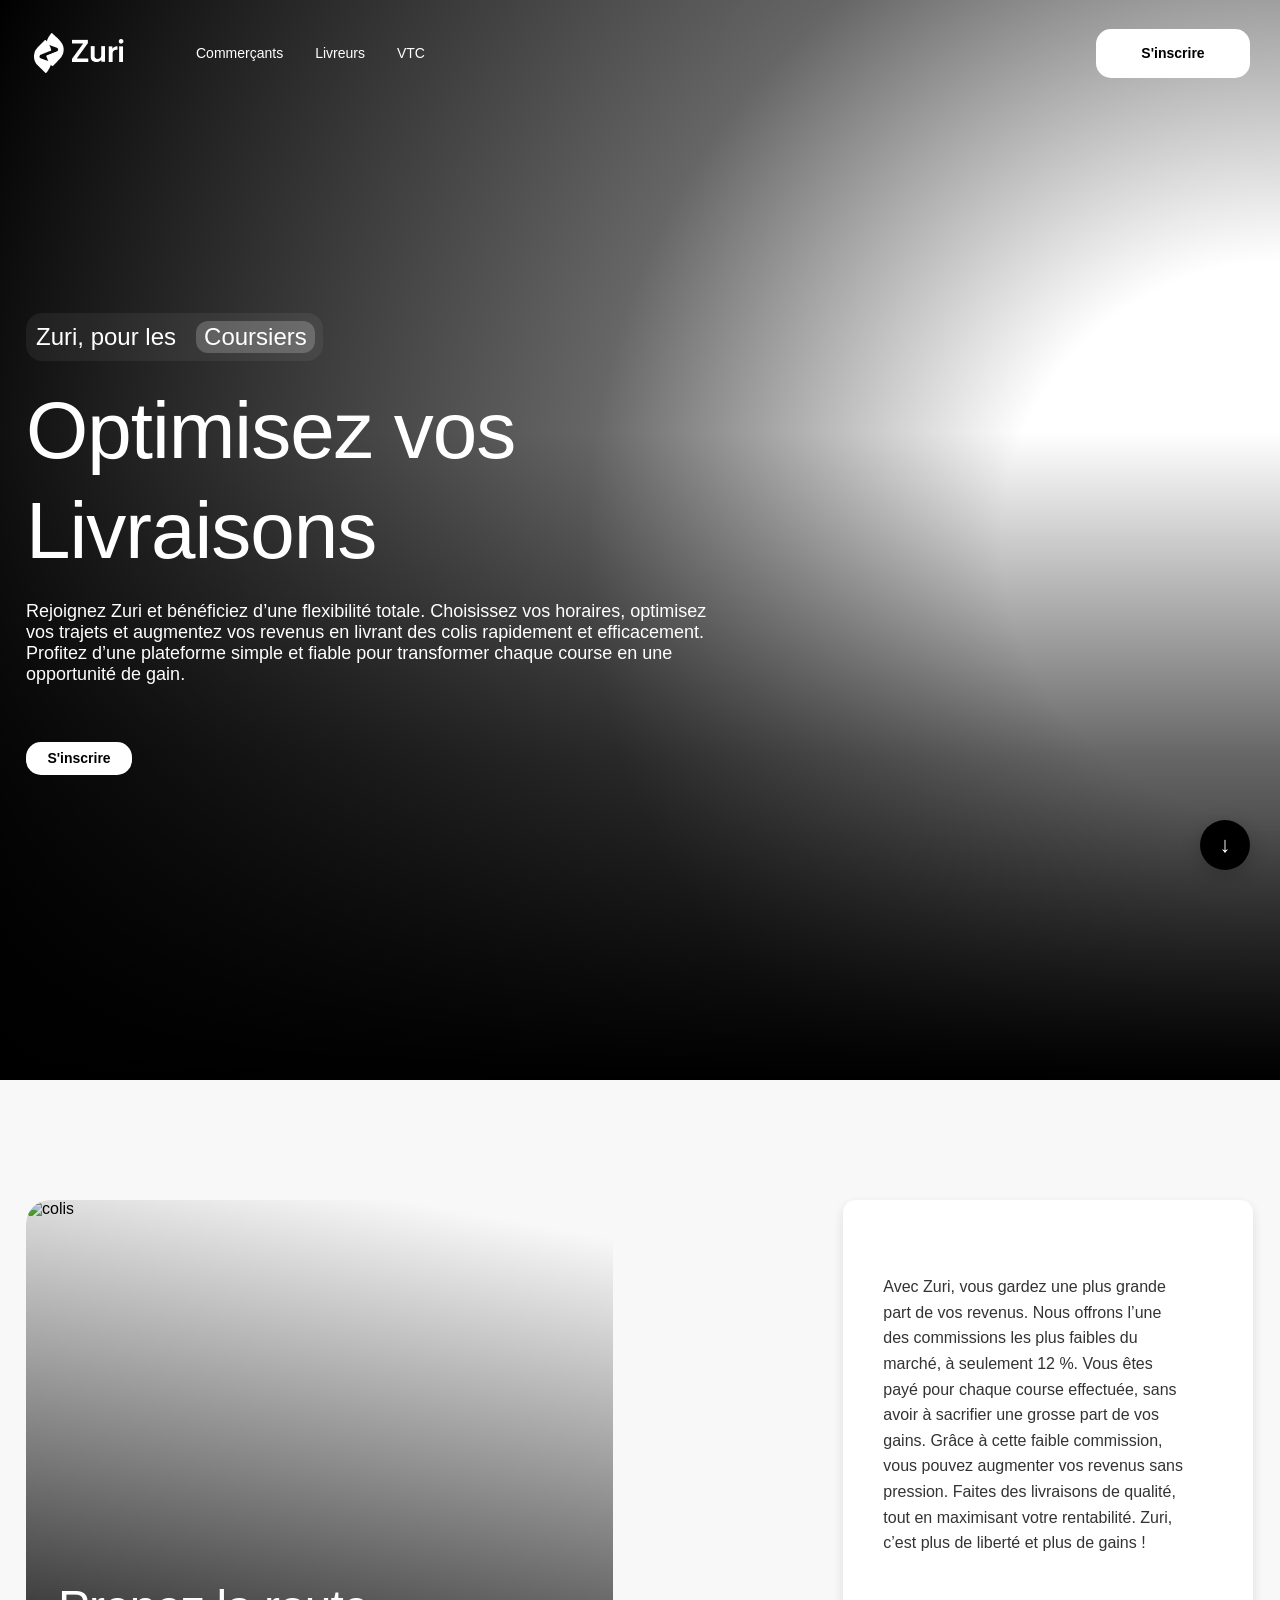
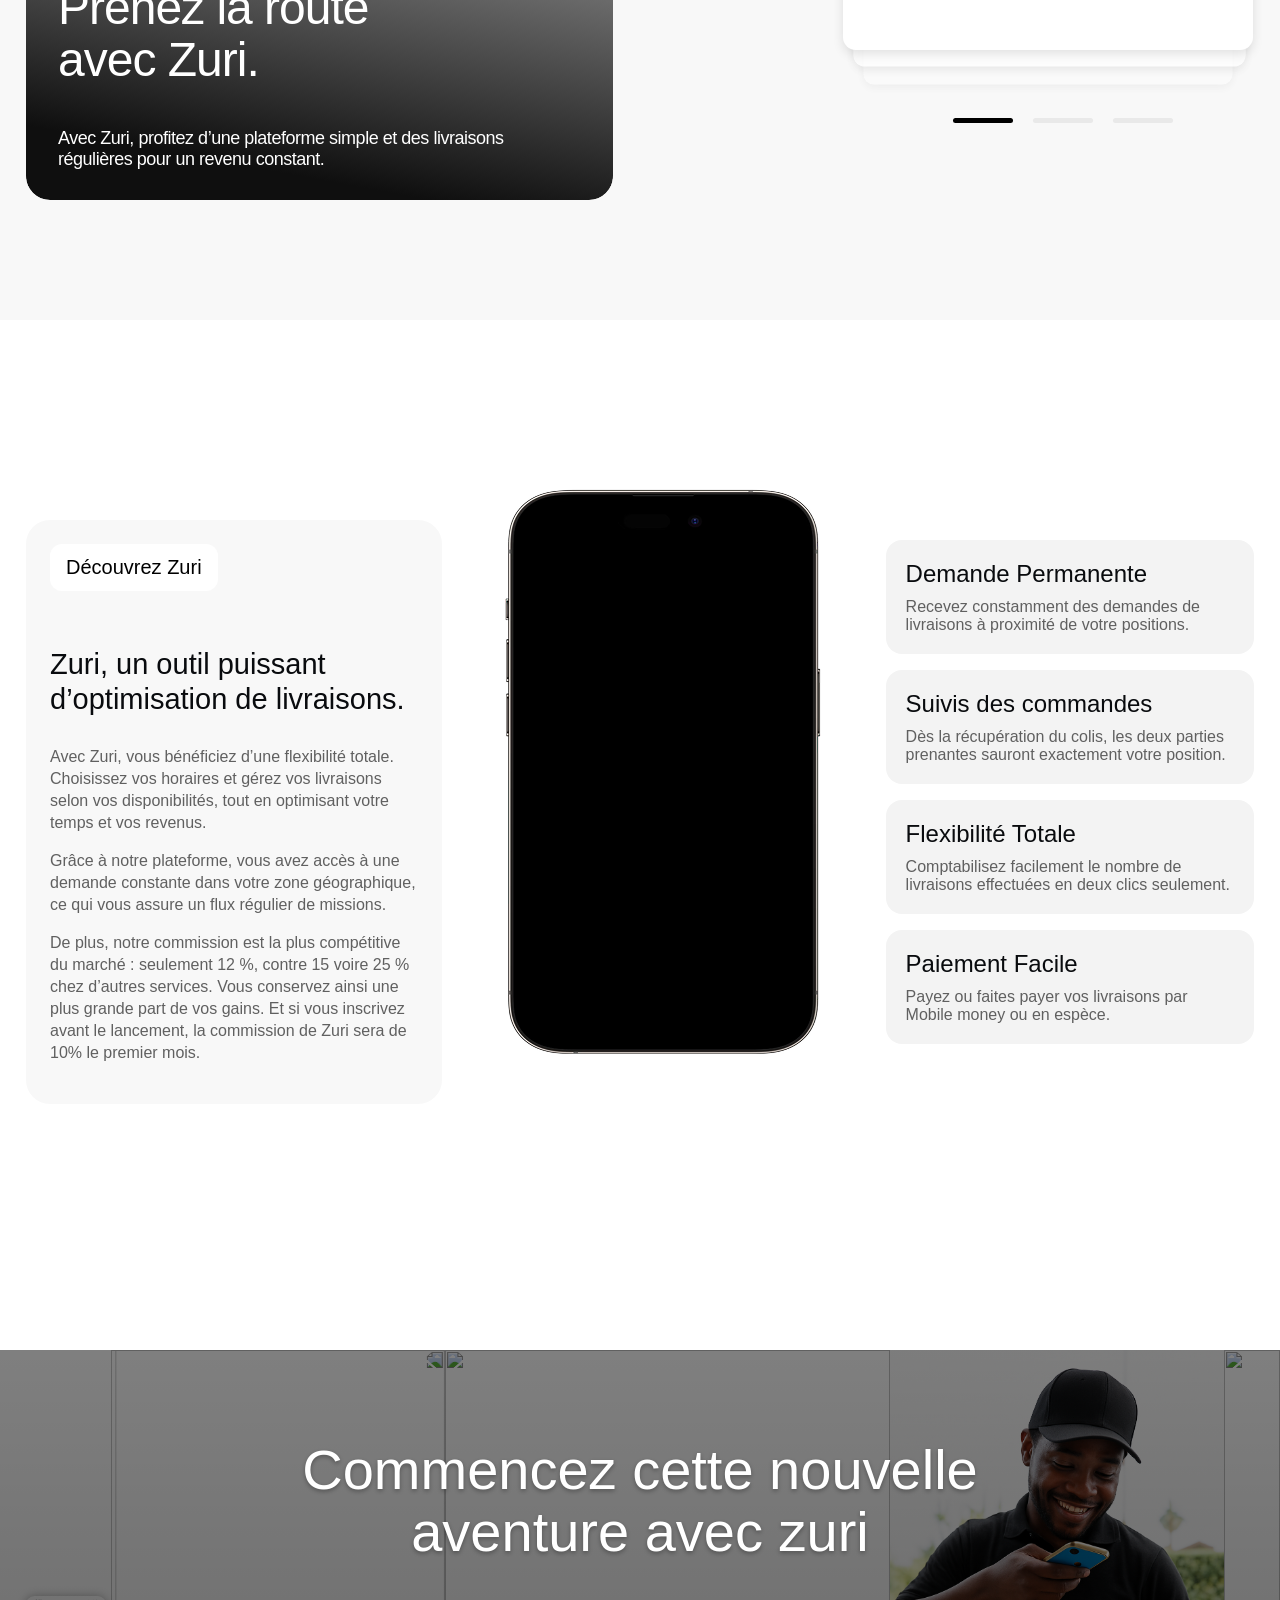
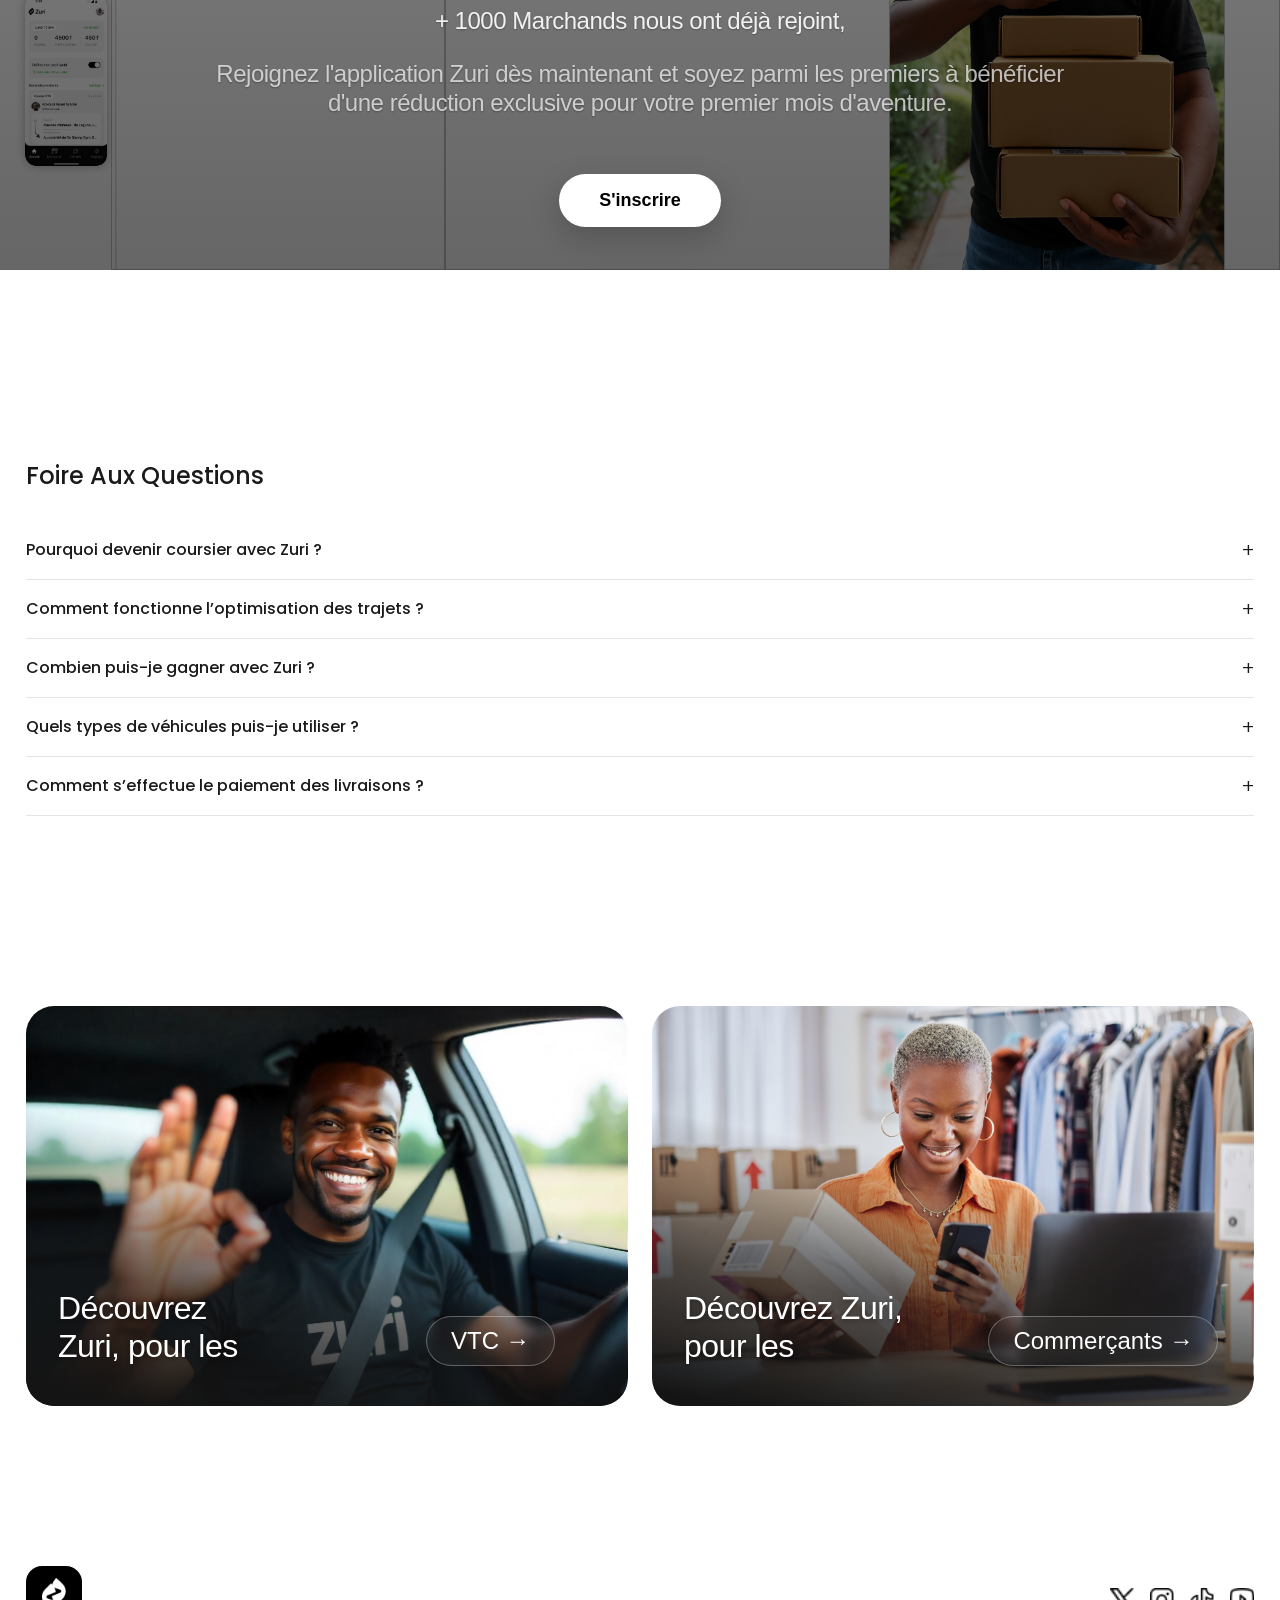
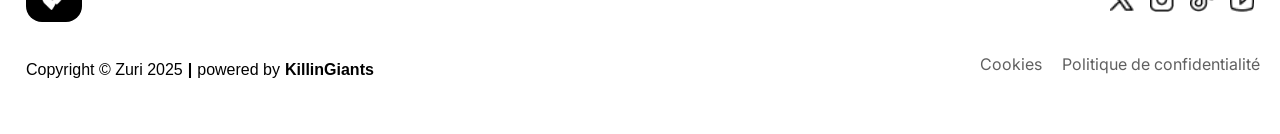
==== deliver/index.html @ 2422fd45 "deuxieme envoi" ====
<!DOCTYPE html>
<html lang="fr">
<head>
    <meta charset="UTF-8">
    <meta name="viewport" content="width=device-width, initial-scale=1.0">
    <title>Livreur</title>
    <link rel="stylesheet" href="deliver.css">
</head>
<body>
    <!-- section navbar -->
    <header class="hero">
      <!-- <img src="../images/deliver_fond1.jpg" class="hero-img" alt=""> -->
      <div class="hero-overlay"></div>
  
      <div id="header"></div>

   
    
    <div class="cardright">
      <div class="content">
        <span class="badge">Zuri, pour les <span id="marchand">Coursiers</span></span>
        <div class="badgecontent">
          <h2>Optimisez vos Livraisons</h2>
        <p>
          Rejoignez Zuri et bénéficiez d’une flexibilité totale. Choisissez vos horaires, optimisez vos trajets et augmentez vos revenus en livrant des colis rapidement et efficacement. 
          Profitez d’une plateforme simple et fiable pour transformer chaque course en une opportunité de gain. 
        </p>
        </div>
      </div>
      <a href="#" class="inscription2">S'inscrire</a>
    </div>

    
    </header>


    <main>

    <section class="activites">

      <!-- SECTION 1 : image + texte + slider -->
      <div class="bloc bloc-1">
        <div class="bloc-1-left">
          <img src="../images/livreur.jpg" alt="colis" class="bloc-img">
    
          <div class="bloc-overlay"></div>
          <div class="content2">
            <h3>Prenez la route avec Zuri.</h3>
            <p>Avec Zuri, profitez d’une plateforme simple et des livraisons régulières pour un revenu constant.</p>
          </div>
        </div>
    
        <div class="bloc-1-right">
          <div class="slider-container">
            <div class="card-stack">
              <div class="cardo card-back-2"></div>
              <div class="cardo card-back-1"></div>
              
              <div class="cardo card-main">
                <div class="slide active">
                  <p>Avec Zuri, vous gardez une plus grande part de vos revenus. Nous offrons l’une des commissions les plus faibles du marché, à seulement 12 %. Vous êtes payé pour chaque course effectuée, sans avoir à sacrifier une grosse part de vos gains. Grâce à cette faible commission, vous pouvez augmenter vos revenus sans pression. Faites des 
                    livraisons de qualité, tout en maximisant votre rentabilité. Zuri, c’est plus de liberté et plus de gains !</p>
                </div>
                <div class="slide">
                  <p>Rejoindre Zuri, c’est choisir une liberté totale ! Vous décidez de vos horaires de travail, de vos trajets et de votre rythme. Que vous soyez disponible quelques heures par jour ou à temps plein, Zuri vous permet d’adapter vos horaires à vos contraintes. Plus besoin de vous soucier des horaires fixes : ici, c’est 
                    vous qui gérez. Profitez d’une plateforme simple, flexible et qui s’adapte à votre emploi du temps pour maximiser vos revenus.</p>
                </div>
                <div class="slide">
                  <p>Zuri vous aide à maximiser chaque kilomètre parcouru. Grâce à une application intelligente, vos trajets sont optimisés en temps réel. Vous êtes guidé vers les zones où la demande est forte, réduisant ainsi vos temps morts et augmentant vos gains. Chaque course est pensée pour être la plus efficace possible, vous permettant
                     de gagner plus sans gaspiller de temps ni de carburant. Zuri est votre partenaire pour des livraisons rapides et rentables.</p>
                </div>
              </div>
            </div>
        
            <div class="dots">
              <span class="dot active" data-index="0"></span>
              <span class="dot" data-index="1"></span>
              <span class="dot" data-index="2"></span>
            </div>
          </div>
        </div>
        
        <!-- Petits traits en bas -->
        <div class="dots">
            <span class="active"></span>
            <span></span>
            <span></span>
        </div>
        
        </div>
      </div>
    
  </section>
    
      <!-- SECTION 2 : téléphone + features -->
      <section class="bloc-2-wrapper">
        <div class="bloc bloc-2">
    
        <div class="bloc-2-left">
          <div class="card">
            <h4>Découvrez Zuri</h4>
            <p class="para1">
              Zuri, un outil puissant d’optimisation de livraisons.
            </p>
            <p class="para2">
              Avec Zuri, vous bénéficiez d’une flexibilité totale. Choisissez vos horaires et gérez 
              vos livraisons selon vos disponibilités, tout en optimisant votre temps et vos revenus.            
            </p>
            <p class="para3">
              Grâce à notre plateforme, vous avez accès à une demande constante dans votre zone géographique, 
              ce qui vous assure un flux régulier de missions.
            </p>
            <p class="para3">
              De plus, notre commission est la plus compétitive du marché : seulement 12 %, contre 15 voire 25 % chez d’autres services. Vous conservez ainsi une plus grande part de vos gains.
               Et si vous inscrivez avant le lancement, la commission de Zuri sera de 10% le premier mois.
            </p>


          </div>
        </div>
    
        <div class="bloc-2-center">

          <div class="phone-wrapper">
      
              <img src="../images/phone.png" class="phone">
      
              <div class="phone-screen">
                  <img src="../images/screen1.png" class="screen-img">
                  <img src="../images/screen2.png" class="screen-img">
                  <img src="../images/screen3.jpg" class="screen-img">
                  <img src="../images/screen4.jpg" class="screen-img">
              </div>
      
          </div>
      
      </div>
    
        <div class="bloc-2-right">
          <div class="feature" data-screen="0">
            <h5>Demande Permanente</h5>
            <p>Recevez constamment des demandes de livraisons à proximité de votre positions.</p>
          </div>
    
          <div class="feature" data-screen="1">
            <h5>Suivis des commandes</h5>
            <p>Dès la récupération du colis, les deux parties prenantes sauront exactement votre position.</p>
          </div>
    
          <div class="feature" data-screen="2">
            <h5>Flexibilité Totale</h5>
            <p>Comptabilisez facilement le nombre de livraisons effectuées en deux clics seulement.</p>
          </div>
    
          <div class="feature" data-screen="3">
            <h5>Paiement Facile</h5>
            <p>Payez ou faites payer vos livraisons  par Mobile money ou en espèce.</p>
          </div>
        </div>
    
      </div>
    
    </section>
      

 <!-- hero-mosaic -->


 <section class="hero-mosaic">
  <div class="mosaic-container">
      <div class="mosaic-grid">
        
          <!-- <img src="images/img1.jpg" alt=""> -->

          <div class="image-with-phone">
            <img src="../images/img1.jpg" alt="">
            <!-- <div class="mosaic-overlay-img"></div> -->
            <div class="screen2"></div>
          </div>
          
          <img src="../images/img2.jpg" alt="">
          <img src="../images/img3.jpg" alt="">
          <img src="../images/img4.png" alt="">
          <img src="../images/img5.jpg" alt="">
      </div>

      <div class="mosaic-overlay"></div>

      <div class="mosaic-content">
          <h1>Commencez cette nouvelle aventure avec zuri</h1>
          <p class="hero-badge">+ 1000 Marchands nous ont déjà rejoint,</p>
          <p class="hero-subtext">
              Rejoignez l'application Zuri dès maintenant et soyez parmi les premiers à 
              bénéficier d'une réduction exclusive pour votre premier mois d'aventure.
          </p>
          <a href="#" class="cta-button">S'inscrire</a>
      </div>
  </div>
</section>


 <!-- section FAQ -->
 <section class="faq">
  <h2>Foire Aux Questions</h2>

  <ul class="faq-list">
      <li class="faq-item">
          <div class="faq-question">
            Pourquoi devenir coursier avec Zuri ?
              <span class="faq-icon">+</span>
          </div>
          <div class="faq-reponse">
              <p>Avec Zuri, vous bénéficiez d’une flexibilité totale : vous choisissez vos horaires, 
                vos courses et votre rythme de travail. Plus vous roulez, plus vous gagnez, sans contrainte ni engagement à long terme.</p>
          </div>
      </li>

      <li class="faq-item">
          <div class="faq-question">
            Comment fonctionne l’optimisation des trajets ?
              <span class="faq-icon">+</span>
          </div>
          <div class="faq-reponse">
              <p>Notre application vous guide intelligemment pour minimiser les distances et maximiser vos gains. Vous recevez des propositions de courses dans les zones où vous vous dirigez déjà si vous avez des livraisons en cours. 
                Sinon elle vous dirigera là ou la demande est forte, ce qui vous permet de réduire vos temps d’attente et d’augmenter votre rentabilité.</p>
          </div>
      </li>

      <li class="faq-item">
          <div class="faq-question">
            Combien puis-je gagner avec Zuri ?
              <span class="faq-icon">+</span>
          </div>
          <div class="faq-reponse">
              <p>Vos revenus dépendent du nombre de livraisons effectuées. Grâce à notre faible commission de 12 %, vous conservez une grande part de vos gains. De plus, l’optimisation des trajets vous aide à livrer plus rapidement et à maximiser vos revenus. 
                Sans oubliez que si vous inscrivez vous avant le lancement vous Zuri ne prendra que 10% de commission pendant un mois sur toutes vos courses.</p>
          </div>
      </li>

      <li class="faq-item">
          <div class="faq-question">
            Quels types de véhicules puis-je utiliser ?
              <span class="faq-icon">+</span>
          </div>
          <div class="faq-reponse">
              <p>Vous pouvez livrer avec une moto un scooter ou une voiture, selon vos préférences et la taille des colis à transporter. Peu importe votre moyen de transport, Zuri vous permet 
                de trouver des courses adaptées à votre véhicule. Cependant pour les véhicules à deux roues, il faut impérativement posséder un casque.</p>
          </div>
      </li>

      <li class="faq-item">
          <div class="faq-question">
            Comment s’effectue le paiement des livraisons ?
              <span class="faq-icon">+</span>
          </div>
          <div class="faq-reponse">
              <p>Par mobile money vous recez vos gains instantanément, par payement direct vous devez reversez la part de Zuri chaque soir. Vous avez accès 
                à un suivi détaillé de vos revenus via l’application, vous permettant de gérer facilement votre activité et d’optimiser vos gains.</p>
          </div>
      </li>
  </ul>
</section>
      

<!-- discover -->

<section class="discover">
  <div class="discover-container">

    <div class="discover-card discover-vtc">
        <!-- <div id="imagevtc"><img src="../images/vtc.jpg" alt=""></div> -->
        <div class="discover-overlay"></div>
        <div class="discover-content">
          <h3>Découvrez<br> Zuri, pour les</h3>
          <a href="../vtc/" class="neutre">VTC →</a>
        </div>
      </div>

    <div class="discover-card discover-commercant">
      <!-- <div id="imagecommercant"><img src="../images/commercant.jpg" alt=""></div> -->
      <div class="discover-overlay"></div>
      <div class="discover-content">
        <h3>Découvrez Zuri,<br>pour les</h3>
        <a href="../seller/" class="neutre1">Commerçants →</a>
      </div>
    </div>

    <!-- <div class="discover-card">
      <div id="imagelivreur"><img src="../images/livreur.jpg" alt=""></div>
      <div class="discover-overlay"></div>
      <div class="discover-content">
        <h3>Découvrez <br> Zuri, pour les</h3>
        <a href="#">Livreurs →</a>
      </div>
    </div> -->

   

  </div>
</section>
    </main>
<!-- FOOTER -->
<div id="footer"></div>

<button id="scrollBtn">↓</button>
<script src="../home.js"></script>

<script src="../components/include.js"></script>
      
      
</body>
</html>
---- deliver/deliver.css ----
@import url('https://fonts.googleapis.com/css2?family=Inter:ital,opsz,wght@0,14..32,100..900;1,14..32,100..900&family=Manrope:wght@200..800&family=Montserrat:ital,wght@0,100..900;1,100..900&family=Poppins:ital,wght@0,100;0,200;0,300;0,400;0,500;0,600;0,700;0,800;0,900;1,100;1,200;1,300;1,400;1,500;1,600;1,700;1,800;1,900&display=swap');

/* ===== RESET ===== */
body {
    margin: 0;
    font-family: 'SF Pro Display', sans-serif;
}

a {
    text-decoration: none;
}

/* ===== HEADER/HERO ===== */
.hero {
    position: relative;
    width: 100%;
    height: 1080px;
    overflow: hidden;
}

.faq-list {
  list-style: none;
  padding: 0;
  margin: 0;
  width: 100%;
}

.hero {
  position: relative;
  width: 100%;
  height: 1080px;
  overflow: hidden;

  background-image: url("../images/deliver_fond1.jpg");
  background-size: cover;
  background-position: center;
  background-repeat: no-repeat;
  transform: matrix(-1, 0, 0, 1, 0, 0);
}

.hero > * {
  transform: matrix(-1, 0, 0, 1, 0, 0);
}

.hero-overlay {
    position: absolute;
    inset: 0;
    background: 
        radial-gradient(circle at 100% 50%, rgba(0,0,0,0) 20%, rgba(0,0,0,0.6) 50%, rgba(0,0,0,0.8) 75%, rgba(0,0,0,1) 100%),
        linear-gradient(to bottom, rgba(0,0,0,0) 40%, rgba(0,0,0,0.6) 70%, rgba(0,0,0,1) 100%);
    z-index: 1;
    height: 100%;
}

/* ===== CORRECTION HEADER POUR SELLER ===== */
/* S'assurer que le header est au-dessus de tout */
#header {
  position: relative;
  z-index: 1000;
}

#header .navbar {
  background: transparent !important;
  position: absolute !important;
  top: 0 !important;
  left: 0 !important;
  width: 100% !important;
}

#header .commerçant,
#header .livreur,
#header .vtc {
  color: #FFFFFF !important;
}

#header .inscription {
  background: #FFFFFF !important;
  color: #000000 !important;
  mix-blend-mode: normal !important;
}

/* Ajuster le logo si besoin */
#header .logo img {
  filter: brightness(0) invert(1); /* Rend le logo blanc si nécessaire */
}

/* Pour le logo texte, ne pas l'inverser */
#header .logo a:last-child img {
  filter: none; /* Garde le logo texte normal */
}

/* Responsive mobile */
@media screen and (max-width: 768px) {
  #header .menu ul {
      background: #ffffff !important;
  }
  
  #header .menu ul li a {
      color: #000000 !important;
  }
  
  #header .logo img {
      filter: none; /* Sur mobile, garder les logos normaux */
  }
}

/* Responsive tablette */
@media screen and (min-width: 769px) and (max-width: 1024px) {
  #header .navbar {
      background: transparent !important;
      backdrop-filter: none !important;
  }
}


/* ===== CARD DROITE (TEXTE SUR HERO) ===== */
.cardright {
    position: relative;
    max-width: 1228px;
    margin: 0 auto;
    padding: 0 24px;
    height: 371px;
    top: 322px;
    z-index: 2;
    display: flex;
    align-items: center;
    justify-content: space-between;
}

.content {
    position: relative;
    width: 708px;
}

.badge {
    display: flex;
    align-items: center;
    gap: 10px;
    padding: 8px 8px 8px 10px;
    background: rgba(255, 255, 255, 0.06);
    border-radius: 16px;
    width: fit-content;
    font-size: 24px;
    font-weight: 500;
    color: #FFFFFF;
}

#marchand {
    background: rgba(255, 255, 255, 0.2);
    border-radius: 12px;
    padding: 2px 8px;
    margin-left: 10px;
}

.badgecontent h2 {
    font-size: 80px;
    font-weight: 500;
    line-height: 100px;
    letter-spacing: -1px;
    color: #FFFFFF;
    margin: 20px 0;
    max-width: 524px;
}

.badgecontent p {
    font-size: 18px;
    line-height: 21px;
    color: #FFFFFF;
    max-width: 706px;
}



.inscription2 {
    background: #FFFFFF;
    border-radius: 15px;
    padding: 8px 24px;
    font-weight: 600;
    font-size: 14px;
    color: #000000;
    white-space: nowrap;
}

.inscription2{
  top: 420px;
  position: absolute;
  display: flex;
  flex-direction: row;
  justify-content: center;
  align-items: center;
  padding: 8px 24px;
  gap: 10px;
  margin: 0 auto;
  /* margin-left: 61%; */
  font-family: 'SF Pro Display', sans-serif;
  width: 58px;
  height: 17px;
  font-style: normal;
  line-height: 17px;
  
  }

/* ===== SECTION ACTIVITES ===== */
.activites {
  background: #F8F8F8;
  padding: 120px 0;
  width: 100%;
  height: auto;
}

.bloc {
  max-width: 1228px;
  margin: 0 auto;
  padding: 0 24px;
}

/* ===== BLOC 1 ===== */
.bloc-1 {
  display: flex;
  align-items: center;   /* centre verticalement gauche + droite */
  justify-content: space-between;
  gap: 120px;
}

.bloc-1-left {
  position: relative;
  width: 600px;
  height: 600px;
  border-radius: 24px;
  overflow: hidden;
}

.bloc-img {
  width: 100%;
  height: 100%;
  object-fit: cover;
  border-radius: 24px;
}

.bloc-overlay {
  position: absolute;
  inset: 0;                 /* prend exactement la taille du parent */
  z-index: 1;
  pointer-events: none;
  background: linear-gradient(
    10.5deg,
    #0F0F0F 10.52%,
    rgba(15, 15, 15, 0) 94.59%
  );
  border-radius: 24px;
}


.content2 {
    position: absolute;
    bottom: 90px;
    left: 32px;
    right: 32px;
    color: white;
    z-index: 2;
    /* text-align: center; */




  }

.content2 h3{
  /* Zéro soucis pour faire livrer vos colis. */


width: 399px;
height: 80px;
/* left: 34px; */
top: 400px;

font-family: 'SF Pro Display',sans-serif;
font-style: normal;
font-weight: 500;
font-size: 48px;
line-height: 52px;
/* ou 108% */
letter-spacing: -1px;

color: #FFFFFF;


}

.content2 p{
  /* Confiez-nous vos envois et suivez-les en temps réel. Rapide, fiable et sans stress. Inscrivez-vous dès maintenant ! */

position: absolute;
width: 458px;
/* height: 42px; */
/* left: 34px; */
/* top: 524px; */

font-family: 'SF Pro Display',sans-serif;
font-style: normal;
font-weight: 400;
font-size: 18px;
line-height: 21px;
letter-spacing: -0.48px;

color: #FFFFFF;


}

.bloc-overlay h3 {
    margin: 0 0 10px 0;
    font-size: 24px;
    
}

.bloc-overlay p {
    margin: 0;
    font-size: 16px;
}

.bloc-1-right {
  /* width: 520px;
  display: flex;
  flex-direction: column;
  align-items: center; */
  /* Group 237140 */

position: relative;
width: 532px;
height: 600px;
left: 110px;
/* top: 140px; */


}

.slider-container {
  width: 100%;
  position: relative;
}

.card-stack {
  position: relative;
  width: 100%;
  height: 450px; /* Ajuste selon ton texte */
  margin-bottom: 30px;
}

.cardo {
  position: absolute;
  width: 100%;
  height: 100%;
  border-radius: 24px;
  background: #FFFFFF;
  padding: 40px;
  box-sizing: border-box;
  transition: all 0.5s ease;
}

/* Carte du fond (la plus petite) */
.card-back-2 {
  z-index: 1;
  transform: translateY(40px) scale(0.90);
  opacity: 0.4;
width: 410px;
height: 468px;

background: #FFFFFF;
box-shadow: 0px 3.82155px 9.55387px rgba(0, 0, 0, 0.11);
border-radius: 11.4646px;

}

/* Carte du milieu */
.card-back-1 {
  z-index: 2;
  transform: translateY(20px) scale(0.95);
  opacity: 0.7;

width: 413px;
height: 458px;

background: #FFFFFF;
box-shadow: 0px 4.07692px 10.1923px rgba(0, 0, 0, 0.11);
border-radius: 12.2308px;


}

/* Carte principale */
.card-main {
  z-index: 3;
  display: flex;
  /* align-items: center; */
/* width: 532px;
height: 532px; */
width: 410px;
height: 450px;
/* min-height: 532px; */

/* M3/white */
background: #FFFFFF;
box-shadow: 0px 4.256px 10.64px rgba(0, 0, 0, 0.11);
border-radius: 12.768px;






}

.slide p{
  font-family: 'SF Pro Display',sans-serif;
font-style: normal;
font-weight: 400;
font-size: 25.536px;
line-height: 32px;
/* ou 125% */
display: flex;
align-items: center;

color: #060606;


/* Fini les attentes interminable !  Avec Zuri, chaque commande est livrée en un temps record. Plus besoin d’attendre des heures que le livreur du commerçant soit disponible. Notre réseau de coursiers optimise chaque trajet pour que vos colis vous soient livrés plus vite que jamais. Gagnez du temps, évitez la frustration et profitez d’un service fluide et optimisé. Avec Zuri, l’efficacité devient la norme ! */

width: 300px;
height: 350px;
/* ou 125% */
display: flex;
align-items: center;

color: #060606;


/* À l'intérieur de l'auto layout */
flex: none;
order: 0;
align-self: stretch;
flex-grow: 0;

}

/* Gestion des slides de texte */
.slide {
  display: none;
  animation: fadeIn 0.5s ease;

  
}

.slide.active {
  display: block;
}

@keyframes fadeIn {
  from { opacity: 0; transform: translateY(10px); }
  to { opacity: 1; transform: translateY(0); }
}

/* Pagination (Dots) */
.dots {
  /* display: flex;
  gap: 12px; */

  /* Frame 680 */

/* Mise en page automatique */
display: flex;
flex-direction: row;
align-items: center;
padding: 0px;
gap: 20px;

position: absolute;
width: 220px;
/* height: 15px; */
top: 518px;
left: 110px;


}

.dot {
  width: 60px;
  height: 5px;
  background: #E9E9E9;
  border-radius: 10px;
  cursor: pointer;
  transition: background 0.3s;
}

.dot.active {
  background: #000000;
}

/* Cartes empilées */


/* Conteneur principal */
.card-wrapper {
  position: relative;
  width: 100%;
  max-width: 520px;
  height: 420px;
  
}

/* Style général des cartes */

/* Carte principale */
/* ===== RESET CARTES ===== */

/* Texte dans la carte */
.cardo p {
  font-size: 16px;
  line-height: 1.6;
  color: #333;
  margin: 0;
}



/* ===== BLOC 2 ===== */
.bloc-2-wrapper {
    /* background: #ffffff; */
    /* padding: 120px 0; */

    /* Container */

/* Mise en page automatique */

padding: 17px 0px;
gap: 32px;

/* position: absolute; */
height: 710px;
top: 2147px;
padding: 120px 0;

}

.bloc-2 {

    display: flex;            
    justify-content: space-between; 
    /* align-items: flex-start;   */
    align-items: center;
    gap: 32px;               
}

.bloc-2-left {
    width: 30%;
    background: #F8F8F8;
    border-radius: 24px;
    padding: 24px;
    position: relative;
    top: 80px;
}

.bloc-2-left h4 {
    background: #FFFFFF;
    border-radius: 12px;
    padding: 12px 16px;
    display: inline-block;
    font-size: 20px;
    font-weight: 400;
    margin-top: 0;
}

.para1 {
    font-size: 29px;
    line-height: 35px;
    color: #090B0E;
}

.para2, .para3 {
    font-size: 16px;
    line-height: 22px;
    color: #606060;
}

.bloc-2-center {
  width: 30%;
  display: flex;
  justify-content: center;
  position: relative;
  top: 40px;
}

.phone-wrapper {
  position: relative;
  display: inline-block;
}

/* TELEPHONE */
.phone {
  display: block;
  max-height: 600px;
  width: auto;

  position: relative;   /* CRITIQUE */
  z-index: 10;
}

/* ECRAN */
.phone-screen {

  position: absolute;

  top: 14px;
  left: 15px;

  width: 293px;
  height: 540px;

  background: #000;

  border-radius: 32px;

  z-index: 5;

  overflow: hidden;
}


.screen-img {

  position: absolute;

  width: 100%;
  height: 100%;

  object-fit: cover;

  opacity: 0;

  transition: opacity 0.4s ease;
}

.screen-img.active {
  opacity: 1;
}


.feature {

  cursor: pointer;

  transition: all 0.3s ease;
}

.feature:hover {

  transform: translateX(10px);

  
  color: #000;

  background: rgba(255, 255, 255, 0.25);
  border-color: rgba(255, 255, 255, 0.5);
}

.feature:hover p {
  color: #ddd;
}

.bloc-2-right {
    width: 30%;
    display: flex;
    flex-direction: column;
    gap: 16px;
    position: relative;
    top: 60px;
}

.feature {
    background: #f3f3f3;
    padding: 20px;
    border-radius: 16px;
}

.feature h5 {
    font-size: 24px;
    font-weight: 500;
    color: #090B0E;
    margin: 0 0 10px 0;
}

.feature p {
    font-size: 16px;
    color: #606060;
    margin: 0;
}



/* ===== RESPONSIVE ===== */
@media (max-width: 1024px) {
    .bloc {
        flex-direction: column;
    }
    
    .bloc-1-left, .bloc-1-right,
    .bloc-2-left, .bloc-2-center, .bloc-2-right {
        width: 100%;
    }
    
    .badgecontent h2 {
        font-size: 60px;
        line-height: 70px;
    }
    
    .cardright {
        flex-direction: column;
        align-items: flex-start;
        top: 200px;
    }
    
    .content {
        width: 100%;
    }
}

@media (max-width: 768px) {
    .nav-links {
        display: none; /* Pour simplifier, mais en vrai tu ferais un menu burger */
    }
    
    .badgecontent h2 {
        font-size: 40px;
        line-height: 50px;
    }
    
    .hero {
        height: 800px;
    }
}













/* --- SECTION HERO-MOSAIC --- */


.hero-mosaic {
    width: 100%;
    height: 520px;
    position: relative;
    overflow: hidden;
    margin: 80px 0;
  }
  
  .mosaic-container {
    position: relative;
    width: 100%;
    height: 100%;
  }
  
  .mosaic-grid {
    display: grid;
    /* Layout exact comme dans Figma : proportions variées */
    grid-template-columns: 0.2fr 0.6fr 0.8fr 0.6fr 0.1fr;
    width: 100%;
    height: 100%;
    gap: 0;
  }
  
  .mosaic-grid img {
    width: 100%;
    height: 100%;
    object-fit: cover;
    display: block;
  }
  
  /* Ajustements individuels pour chaque image - comme dans Figma */
  
  /* Image 1 - conducteur scooter */
  .mosaic-grid img:nth-child(1) {
    /* object-position: 75% center; Décale vers la gauche pour voir le visage */
  
    object-position: 80% center;
    transform: scale(1.1);
  
  }
  
  .mosaic-overlay-img {
   /* Ellipse 697 */
  
  /* position: absolute;
  width: 6.65px;
  height: 15.48px;
  
  right: 19px;
  bottom: 216px;
  
  background: linear-gradient(178.83deg, #FFFFFF 1.2%, #FC9266 89.75%);
  
  opacity: 0.88;
  z-index: 1;
  border-radius: 50% 0% 0% 50%; */
  
      
  
     
  
  }


  .screen2 {
    position: absolute;
    width: 82px;  /* À ajuster selon la taille du téléphone dans l'image */
    height: 170px; /* À ajuster selon la taille du téléphone dans l'image */
    background: url(../images/fond_phone.png);
    background-size: cover;
    border-radius: 10px; /* Coins arrondis comme un écran de téléphone */
    /* Position à ajuster précisément sur le téléphone */
    top: 246px;    /* À ajuster */
    left: 25px;   /* À ajuster */
    /* Si besoin de rotation */
    /* transform: rotate(5deg); */    
    z-index: 1;
    box-shadow: 0 0 10px rgba(0,0,0,0.3);
    

   

    /* transform: rotate(0.2deg); */
  }
  
  /* Image 2 - livreur avec casque */
  .mosaic-grid img:nth-child(2) {
    object-position: 40% center; /* Centre sur le livreur */
    transform: scaleX(-1) scale(1.0);
    /* transform: scale(1.2); */
  
    
  }
  
  /* Image 3 - deux livreurs */
  .mosaic-grid img:nth-child(3) {
    object-position: 80% center; /* Cadre sur les deux personnes */
  }
  
  /* Image 4 - livreur qui court */
  .mosaic-grid img:nth-child(4) {
    object-position: 40% center; /* Montre l'action */
  }
  
  /* Image 5 - livreur de dos */
  .mosaic-grid img:nth-child(5) {
    object-position: 60% center; /* Cadre sur le livreur */
    /* transform: scale(1.2); */
  }
  
  /* Overlay plus subtil */
  .mosaic-overlay {
    position: absolute;
    inset: 0;
    background: linear-gradient(
      to bottom,
      rgba(0, 0, 0, 0.5) 0%,
      rgba(0, 0, 0, 0.6) 100%
    );
    z-index: 1;
  }
  
  /* Contenu centré */
  .mosaic-content {
    position: absolute;
    inset: 0;
    z-index: 2;
    display: flex;
    flex-direction: column;
    justify-content: center;
    align-items: center;
    text-align: center;
    color: #FFFFFF;
    padding: 0 20px;
  }
  
  .mosaic-content h1 {
    font-family: 'SF Pro Display', sans-serif;
    font-size: 56px;
    font-weight: 500;
    max-width: 800px;
    line-height: 1.1;
    margin-bottom: 20px;
    text-shadow: 0 2px 4px rgba(0, 0, 0, 0.3);
  }
  
  .hero-badge {
    font-size: 20px;
    margin-bottom: 0px;
    opacity: 0.9;
    text-shadow: 0 1px 2px rgba(0, 0, 0, 0.3);
  
    /* + 1000 Marchands nous ont déjà rejoint, */
  
  /* position: absolute; */
  width: 484px;
  height: 29px;
  top: 254px;
  
  font-family: 'SF Pro Display', sans-serif;
  font-style: normal;
  font-weight: 400;
  font-size: 24px;
  line-height: 29px;
  /* identique à la hauteur de la zone de texte */
  text-align: center;
  letter-spacing: -0.48px;
  
  color: #FFFFFF;
  
  
  }
  
  .hero-subtext {
    font-size: 18px;
    /* max-width: 700px; */
    /* line-height: 1.4; */
    color: rgba(255, 255, 255, 0.9);
    margin-bottom: 40px;
    text-shadow: 0 1px 2px rgba(0, 0, 0, 0.3);
  
  
    /* Rejoignez l’application Zuri dès maintenant et soyez parmi les premiers à bénéficiez d'une réduction exclusive pour votre premier mois d'aventure. */
  
  /* position: absolute; */
  width: 890px;
  height: 75px;
  top: 293px;
  
  font-family: 'SF Pro Display', sans-serif;
  font-style: normal;
  font-weight: 400;
  font-size: 24px;
  line-height: 29px;
  text-align: center;
  letter-spacing: -0.48px;
  
  color: rgba(255, 255, 255, 0.7);
  
  
  }
  
  .cta-button {
    background: #FFFFFF;
    color: #000;
    padding: 16px 40px;
    border-radius: 50px;
    font-weight: 600;
    font-size: 18px;
    text-decoration: none;
    box-shadow: 0px 10px 30px rgba(0, 0, 0, 0.2);
    transition: transform 0.3s ease;
    font-family: 'SF Pro Display', sans-serif;
  }
  
  .cta-button:hover {
    transform: scale(1.05);
  }
    
  
    /* faq */
  
  /* FAQ avec réponses interactives */
  .faq {
    width: 1228px;
    margin: 120px auto;
    margin-top: 190px;
  }
  
  .faq h2 {
    font-family: 'Poppins', sans-serif;
    font-style: normal;
    font-weight: 500;
    font-size: 24px;
    line-height: 31px;
    color: #1A1A1A;
    margin-bottom: 30px;
  }
  
  .faq-item {
    border-bottom: 1px solid #e5e5e5;
    cursor: pointer;
  }
  
  .faq-question {
    padding: 18px 0;
    font-family: 'Poppins', sans-serif;
    font-style: normal;
    font-weight: 500;
    font-size: 16px;
    line-height: 22px;
    color: #1A1A1A;
    display: flex;
    justify-content: space-between;
    align-items: center;
    transition: all 0.3s ease;
  }
  
  .faq-question:hover {
    color: #000000;
    padding-left: 5px;
  }
  
  .faq-icon {
    font-size: 20px;
    font-weight: 300;
    transition: transform 0.3s ease;
  }
  
  .faq-item.active .faq-icon {
    transform: rotate(45deg);
  }
  
  .faq-reponse {
    max-height: 0;
    overflow: hidden;
    transition: max-height 0.4s ease-out, padding 0.3s ease;
    background-color: #f9f9f9;
    border-radius: 0 0 12px 12px;
  }
  
  .faq-item.active .faq-reponse {
    max-height: 200px; /* Ajustez selon la longueur de vos réponses */
    padding: 0 20px 20px 20px;
  }
  
  .faq-reponse p {
    font-family: 'SF Pro Display', sans-serif;
    font-style: normal;
    font-weight: 400;
    font-size: 15px;
    line-height: 1.6;
    color: #555;
    margin: 0;
  }
  
  
  /* discover - corrigé */
  
  .discover {
    width: 1228px;
    margin: 120px auto;
    margin-top: 190px;
  }
  
  .discover-container {
    display: flex;
    gap: 24px;
    height: 400px; /* Hauteur fixe comme dans Figma */
  }
  
  .discover-card {
    flex: 1;
    border-radius: 28px; /* Coins plus arrondis comme dans l'image */
    overflow: hidden;
    position: relative;
    background-color: #000; /* Fallback */
  }
  
  /* Conteneurs d'images */
  #imagecommercant,
  #imagelivreur,
  #imagevtc {
    width: 100%;
    height: 100%;
    position: relative;
  }

  .discover-card {
    background-size: cover;
    background-repeat: no-repeat;
    background-position: center;
  }

  .discover-vtc {
    background-image: url("../images/vtc.jpg");
    background-position: center 20%;
  }
  
  .discover-commercant {
    background-image: url("../images/commercant.jpg");
    background-position: 40% center;
  }
  
 
  
  
  
  .discover-card img {
    width: 100%;
    height: 100%;
    object-fit: cover;
    transition: transform 0.5s ease;
  }
  
  /* Effet de zoom au survol */
  .discover-card:hover img {
    transform: scale(1.05);
  }
  
  /* Overlay plus sophistiqué - dégradé du bas vers le haut */
  .discover-overlay {
    position: absolute;
    inset: 0;
    z-index: 1;
    pointer-events: none; /* Permet de cliquer à travers */
  
  
    /* Rectangle 3467561 */
  /* width: 410px; */
  width: 100%;
  height: 429px;
  left: -1px;
  top: 0px;
  
  /* background: linear-gradient(190.23deg, rgba(0, 0, 0, 0) 7.07%, rgba(20, 20, 20, 0.65) 52.12%, #141414 92.36%); */
  background: linear-gradient(190.98deg, rgba(0, 0, 0, 0) 40.15%, rgba(20, 20, 20, 0.65) 67.47%, #141414 91.88%);
  
  }
  
  /* Contenu textuel */
  .discover-content {
    position: absolute;
    bottom: 40px;
    left: 32px;
    right: 32px;
    color: white;
    z-index: 2;
  
    display: flex;
 



  }
  
  .discover-content h3 {
    font-family: 'SF Pro Display', sans-serif;
    font-style: normal;
    font-weight: 500;
    font-size: 32px; 
    line-height: 1.2;
    letter-spacing: -0.5px;
    margin-bottom: 0px;
    color: #FFFFFF;
    text-shadow: 0 2px 4px rgba(0, 0, 0, 0.3);
  
  


    
  }
  
  .neutre1{
    display: inline-block;
    font-family: 'SF Pro Display', sans-serif;
    font-style: normal;
    font-weight: 500;
    font-size: 24px;
    line-height: 1;
    color: #FFFFFF;
    text-decoration: none;
    padding: 12px 24px;
    background: rgba(255, 255, 255, 0.05);
    border: 1px solid rgba(255, 255, 255, 0.3);
    border-radius: 40px; 
    backdrop-filter: blur(5px);
    transition: all 0.3s ease;
    margin-left: 16%;
    /* margin-left: 35%; */

    align-self: flex-start;
    margin-top: 59px;



  }

  .neutre{
    display: inline-block;
    font-family: 'SF Pro Display', sans-serif;
    font-style: normal;
    font-weight: 500;
    font-size: 24px;
    line-height: 1;
    color: #FFFFFF;
    text-decoration: none;
    padding: 12px 24px;
    background: rgba(255, 255, 255, 0.05);
    border: 1px solid rgba(255, 255, 255, 0.3);
    border-radius: 40px; 
    backdrop-filter: blur(5px);
    transition: all 0.3s ease;
    margin-left: 35%;

    align-self: flex-start;
    margin-top: 59px;
  }
  
  .discover-content a:hover {
    background: rgba(255, 255, 255, 0.25);
    border-color: rgba(255, 255, 255, 0.5);
    transform: translateY(-2px);
  }
  
  /* Styles spécifiques pour chaque image (optionnel) */
  #imagecommercant img {
    /* object-position: center */
    object-position: 40% center;
  }
  
  #imagelivreur img {
    /* object-position: center 40%;
     */
     object-position: 90% center;
  }
  
  #imagevtc img {
    object-position: center 20%;
  }
  
   
  
  
  /* Pour un effet "glassmorphisme" sur les badges (si présents dans Figma) */
  .discover-badge {
    position: absolute;
    top: 20px;
    left: 20px;
    background: rgba(255, 255, 255, 0.15);
    backdrop-filter: blur(10px);
    padding: 6px 12px;
    border-radius: 30px;
    color: white;
    font-size: 14px;
    z-index: 2;
    border: 1px solid rgba(255, 255, 255, 0.2);
  }
  
  /* Animation au survol plus fluide */
  .discover-card {
    transition: all 0.3s ease;
  }
  
  .discover-card:hover {
    transform: translateY(-5px);
    box-shadow: 0 20px 40px rgba(0, 0, 0, 0.2);
  }
  



    #scrollBtn {
      position: fixed;
      bottom: 30px;
      right: 30px;
      width: 50px;
      height: 50px;
      border-radius: 50%;
      border: none;
      background: black;
      color: white;
      font-size: 22px;
      cursor: pointer;
      z-index: 999;
      box-shadow: 0 5px 20px rgba(0,0,0,0.2);
      transition: all 0.3s ease;
    }
    
    #scrollBtn:hover {
      transform: scale(1.1);
    }






























       /* ===== RESPONSIVE MOBILE (ajouté sans toucher au PC) ===== */
   @media screen and (max-width: 768px) {
    /* Navbar mobile */
    .navbar {
        padding: 10px 16px;
        height: auto;
        position: fixed;
        /* background: white; */
        background: rgba(255, 255, 255, 255);
        top: 0;
        left: 0;
        width: 100%;
    }
    .menu {
        width: 100%;
        gap: 15px;
        flex-wrap: wrap;
        mix-blend-mode: difference;

    }
    .logo img { 
      height: 30px; 
      width: auto; 
    
    }
    /* ul {
        order: 3;
        width: 100%;
        justify-content: center;
        gap: 20px;
        height: auto;
    } */

    .menu > ul {
      order: 3;
      width: 100%;
      justify-content: center;
      gap: 20px;
  }

    .commerçant, .livreur, .vtc { color: #000; } /* lisibilité sur fond blanc */
    .inscription {
        margin-left: 14%;
        order: 2;
        width: auto;
        padding: 6px 20px;
    }

    

    /* Activités */
    .activites {
        width: 100%;
        flex-direction: column;
        margin: 40px auto;
        gap: 16px;
        padding: 0 16px;
        margin-top: 120px;
    }
    
    .card {
        width: 100%;
        height: 500px;
        background-size: cover;
    }
    .content {
        width: 100%;
        /* height: auto; */
        height:65%;
        padding: 30px 20px;
    }
    .badge {
        width: auto;
        font-size: 18px;
        height: auto;
        padding: 6px 12px;
    }
    #marchand, #livreur {
        font-size: 18px;
        width: auto;
        height: auto;
    }
    .badgecontent {
        width: 100%;
        height: auto;
    }
    .content h2 {
        width: 100%;
        height: auto;
        font-size: 36px;
        line-height: 42px;
    }
    .content p {
        width: 100%;
        height: auto;
        font-size: 16px;
        line-height: 22px;
    }

    /* Experience */
    .experience {
        width: 100%;
        margin: 60px auto;
        padding: 0 16px;
    }
    .experience-container {
        flex-direction: column;
        gap: 40px;
    }
    .experience-left h2 {
        font-size: 32px;
        line-height: 40px;
    }
    .feature h4 { font-size: 20px; }
    .feature p { font-size: 16px; }
    

   

    /* FAQ */
    .faq {
        width: 100%;
        margin: 60px auto;
        margin-top: 80px;
        padding: 0 16px;
    }

    /* Discover */
    .discover {
        width: 100%;
        margin: 60px auto;
        margin-top: 80px;
        padding: 0 16px;
    }
    .discover-container {
      flex-direction: column;
      gap: 16px;
      height: auto;
    }
  
    .discover-card {
      height: 250px; /* taille contrôlée */
      border-radius: 24px;
    }
  
    .discover-card img {
      object-fit: cover;
    }
  
    /* Overlay corrigé */
    .discover-overlay {
      width: 100%;
      height: 100%;
      background: linear-gradient(
        180deg,
        rgba(0,0,0,0) 20%,
        rgba(0,0,0,0.6) 60%,
        rgba(0,0,0,0.9) 100%
      );
    }
  
    .discover-content h3 {
      font-size: 22px;
    }
  
    .discover-content a {
      font-size: 16px;
      padding: 8px 18px;
    }

    /* Footer */
    .footer-container {
        flex-direction: column;
        gap: 30px;
        align-items: center;
        text-align: center;
    }
    .footer-left { align-items: center; }
    .footer-right {
        align-items: center;
        width: 100%;
        gap: 20px;
    }
    .footer-links { justify-content: center; }
}

/* Très petits écrans */
@media screen and (max-width: 480px) {
    .content h2 { font-size: 28px; line-height: 34px; }
    .badge { font-size: 16px; }
    .mosaic-content h1 { font-size: 28px; }
    .hero-subtext { font-size: 14px; }
    .discover-content h3 { font-size: 24px; }
    .discover-content a { font-size: 18px; }
}

/* CORRECTION URGENTE POUR MOBILE - Images de fond des activités */
@media screen and (max-width: 768px) {
  /* Correction pour les cartes activités */
  .card.left {
      background-image: url('images/marchand.jpg') !important;
      background-size: cover !important;
      background-position: center !important;
      display: block !important;
  }
  
  .card.right {
      background-image: url('images/marchand.jpg') !important;
      background-size: cover !important;
      background-position: center !important;
      display: block !important;
  }
  
  /* Correction pour les logos */
  .logo img[src="images/Vector.png"],
  .logo img[src="images/zuri_name.png"] {
      display: inline-block !important;
      visibility: visible !important;
      opacity: 1 !important;
  }
  
  /* Force l'affichage des conteneurs */
  .card {
      opacity: 1 !important;
      min-height: 400px !important;
  }
}

/* CORRECTION COMPLÈTE POUR MOBILE */
@media screen and (max-width: 768px) {
  

  
  /* Alternative : si "content" ne marche pas, décommentez ceci :
  .logo a img[src="images/zuri_name.png"] {
      src: url('images/zuri_name.png') !important;
  }
  */
  
  /* 2. CORRECTION DE LA CARTE ACTIVITÉS (une seule image coupée) */
  .activites .card {
      background-image: url('images/marchand.jpg') !important;
      background-size: 200% auto !important; /* Garde le même effet de coupure */
      background-repeat: no-repeat !important;
      height: 400px !important;
        
        background-position: center 80%; /* descend l’image */
  }
  
  .activites .card.left {
      /* background-position: left bottom !important; */
      background-position: left 55% !important;
  }
  
  .activites .card.right {
      background-position: right 55% !important;
  }
  
  
  
  /* 4. Correction des images dans la grille mosaic */
  .mosaic-grid img {
      src: attr(src) !important; 
  }
}




/* BOUTON HAMBURGER (créé en JS) */
.hamburger {
  display: none;
  font-size: 26px;
  cursor: pointer;
  color: white;
}

/* MENU MOBILE */
@media screen and (max-width: 768px) {

  .menu {
    position: relative;
  }



  

  .menu ul li {
    padding: 15px 20px;
    border-bottom: 1px solid #eee;
    text-align: left;
  }

  .menu ul li a {
    color: black;
    font-size: 16px;
  }

 

  .hamburger {
    display: block;
  }

  /* centre le logo sur mobile */
  .menu {
    display: flex;
    align-items: center;
    justify-content: space-between;
  }

  .logo {
    /* margin: 0 auto; */
  }

  /* agrandir le logo */
  .logo img:first-child {
    /* width: 28px; */
    height: 30px;
    
  }

  .logo img:last-child {
    /* height: 22px; */
    height: 22px;
    
  }
}


/* NAVBAR AU-DESSUS DE TOUT */
.navbar {
  z-index: 1000;
}

/* MENU MOBILE AU-DESSUS DES CARTES */
@media screen and (max-width: 768px) {

  .menu ul {
    z-index: 999;
  }

  /* Optionnel mais recommandé */
  .activites,
  .card {
    position: relative;
    z-index: 1;
  }


 
}






@media screen and (max-width: 768px) {
  
  .phone-wrapper {
    position: relative;
    width: 280px; /* Largeur fixe du téléphone */
    margin: 0 auto;
  }
  
  .screen {
    position: absolute;
    width: 249px;  /* Largeur de l'écran */
    height: 485px; /* Hauteur de l'écran */
    background: #242424;
    border-radius: 30px;
    top: 13px;     /* Position verticale */
    left: 15px;    /* Position horizontale */
    z-index: 1;
  }
}





/* MENU MOBILE OFFCANVAS */
@media screen and (max-width: 768px) {





    /* HERO MOSAIC */
    @media screen and (max-width: 768px) {

      .hero-mosaic {
        height: 300px;
      }
    
      .mosaic-content {
        padding: 0 16px;
        gap: 8px; /* espace contrôlé entre les éléments */
        margin-top: 50px;
      }
    
      .mosaic-content h1 {
        font-size: 22px;
        margin: 0;
        line-height: 1.2;
      }
    
      .hero-badge {
        font-size: 12px;
        margin: 0;
        line-height: 16px;
      }
    
      .hero-subtext {
        font-size: 13px;
        margin: 0;
        line-height: 18px;
        width: 100%;
      }
    
      .cta-button {
        /* margin: 10px 0 0 0;  */
        padding: 8px 18px;
        font-size: 12px;
      }
    


      
    }



    @media screen and (max-width: 768px) {


      .mosaic-grid {
        grid-template-columns: 0.4fr 0.8fr 0.8fr 0.6fr 0.2fr;
      }

      .mosaic-grid img:nth-child(1) {
        object-position: 80% center; /* gauche/droite */
        /* transform: scaleX(1.1); */

      }
    
      .mosaic-grid img:nth-child(2) {
        /* object-position: 30% center; */
      }
    
      .mosaic-grid img:nth-child(3) {
        /* object-position: center top;  */
      }
    
      .mosaic-grid img:nth-child(4) {
        object-position: center 70%;
      }
    
      .mosaic-grid img:nth-child(5) {
        object-position: 60% center;
      }
    
    }



@media screen and (max-width: 768px) {
  
  html, body {
    max-width: 100%;
    overflow-x: hidden;
  }

  * {
    box-sizing: border-box;
  }

}

.inscription{
  display: flex;
  flex-direction: row;
  justify-content: center;
  align-items: center;
  padding: 8px 24px;
  gap: 10px;
  margin: 0 auto;
  width: 106px;
  height: 33px;
  background: #FFFFFF;
  border-radius: 15px;
  flex: none;
  order: 1;
  flex-grow: 0;
  text-decoration: none;
  /* margin-left: 53%; */
  color: black;
  font-family: 'SF Pro Display', sans-serif;
  margin-right: 12px;



  /* S’inscrire */

/* width: 58px;
height: 17px; */

font-style: normal;
font-weight: 600;
font-size: 14px;
line-height: 17px;
/* identique à la hauteur de la zone de texte */

color: #000000;


}



}















/* ============================= */
/* MOBILE MENU OFFCANVAS CLEAN  */
/* ============================= */

@media screen and (max-width: 768px) {

  /* Empêche scroll horizontal */
  html, body {
    overflow-x: hidden;
  }

  /* Cache menu normal */
  .menu ul {
    position: fixed;
    top: 0;
    left: -100%;
    width: 85%;
    max-width: 320px;
    height: 100vh;
    background: #ffffff;
    display: flex;
    flex-direction: column;
    padding-top: 60px;
    transition: 0.35s ease;
    z-index: 5000;
    box-shadow: 5px 0 25px rgba(0,0,0,0.08);
  }

  /* Quand actif */
  .menu ul.active {
    left: 0;
  }

  /* Liens */
  .menu ul li {
    padding: 14px 25px;
    border-bottom: 1px solid #f1f1f1;
  }

  .menu ul li a {
    font-size: 18px;
    color: #111;
  }

  .menu ul {
    justify-content: flex-start;  /* important */
    align-items: flex-start;      /* important */
}

  /* Hamburger */
  .hamburger {
    display: block;
    font-size: 26px;
    cursor: pointer;
    color: black;
    z-index: 6000;
  }

  /* Bouton fermer */
  .close-btn {
    position: absolute;
    top: 25px;
    right: 25px;
    font-size: 26px;
    cursor: pointer;
  }

  /* Overlay sombre derrière */
  .menu-overlay {
    position: fixed;
    inset: 0;
    background: rgba(0,0,0,0.4);
    opacity: 0;
    pointer-events: none;
    transition: 0.3s ease;
    z-index: 4000;
  }

  .menu-overlay.active {
    opacity: 1;
    pointer-events: auto;
  }


  .menu ul {
    height: 100vh;      /* force la bonne hauteur */
    gap: 0;             /* enlève espace horizontal */
  }


  ul {
    height: auto;   /* remplace le height:17px */
  }

}



@media screen and (max-width: 768px) {

  .screen2 {
    position: absolute;

    width: 100%;
    height: 32%;

    top: 44%;
    left: 7%;

    background: url(images/fond_phone.png);
    background-size: cover;
    background-position: center;

    border-radius: 8px;
    z-index: 3;

    box-shadow: 0 0 8px rgba(0,0,0,0.25);
  }

}















/* ===== RESPONSIVE TABLETTE (768px - 1024px) ===== */
@media screen and (min-width: 769px) and (max-width: 1024px) {
    
  /* Layout général */
  body {
      overflow-x: hidden;
  }

  /* NAVBAR TABLETTE */
  .navbar {
      width: 100%;
      padding: 8px 24px;
      left: 0;
      position: fixed;
      background: rgba(255, 255, 255, 0.95);
      backdrop-filter: blur(10px);
      z-index: 1000;
  }

  .menu {
      width: 100%;
      gap: 24px;
  }

  .logo img {
      height: 35px;
  }

  .logo img:last-child {
      height: 25px;
  }

  .menu ul {
      gap: 24px;
      margin-left: 20px;
  }

  .menu ul li a {
      color: #000000;
      font-size: 15px;
  }

  .inscription {
      margin-left: auto;
      margin-right: 0;
      width: auto;
      padding: 8px 20px;
      background: #000000;
      color: #FFFFFF;
      border-radius: 25px;
  }

  /* ACTIVITES TABLETTE */
  .activites {
      width: 90%;
      margin: 140px auto 80px;
      gap: 20px;
  }

  .card {
      height: 600px;
      background-size: 200% auto;
  }

  .content {
      width: 100%;
      height: auto;
      padding: 30px 24px;
  }

  .badge {
      width: auto;
      font-size: 20px;
      padding: 6px 12px;
  }

  #marchand, #livreur {
      font-size: 20px;
      width: auto;
      padding: 2px 12px;
  }

  .content h2 {
      width: 100%;
      font-size: 42px;
      line-height: 48px;
  }

  .content p {
      width: 90%;
      font-size: 17px;
      line-height: 24px;
  }

  /* EXPERIENCE TABLETTE */
  .experience {
      width: 90%;
      margin: 80px auto;
  }

  .experience-container {
      gap: 40px;
  }

  .experience-left h2 {
      font-size: 36px;
      line-height: 44px;
      margin-bottom: 30px;
  }

  .feature {
      padding: 22px;
  }

  .feature h4 {
      font-size: 22px;
  }

  .feature p {
      font-size: 16px;
  }

  /* Téléphone dans section expérience */
  .phone-wrapper {
      width: 280px;
  }

  .screen {
      top: 12px;
      left: 14px;
      right: 16px;
      bottom: 15px;
      border-radius: 25px;
  }

  .screen2 {
      width: 70px;
      height: 140px;
      top: 210px;
      left: 22px;
  }

  /* HERO MOSAIC TABLETTE */
  .hero-mosaic {
      height: 450px;
      margin: 60px 0;
  }

  .mosaic-grid {
      grid-template-columns: 0.3fr 0.7fr 0.9fr 0.7fr 0.2fr;
  }

  .mosaic-content h1 {
      font-size: 42px;
      max-width: 700px;
  }

  .hero-badge {
      font-size: 20px;
      width: auto;
  }

  .hero-subtext {
      font-size: 18px;
      width: 80%;
      max-width: 700px;
      height: auto;
      margin: 15px auto;
  }

  .cta-button {
      padding: 14px 35px;
      font-size: 16px;
  }

  /* FAQ TABLETTE */
  .faq {
      width: 90%;
      margin: 80px auto;
      margin-top: 100px;
  }

  .faq h2 {
      font-size: 28px;
      margin-bottom: 40px;
  }

  .faq-question {
      font-size: 18px;
      padding: 20px 0;
  }

  .faq-reponse p {
      font-size: 16px;
  }

  /* DISCOVER TABLETTE */
  .discover {
      width: 90%;
      margin: 80px auto;
      margin-top: 100px;
  }

  .discover-container {
      height: 350px;
      gap: 20px;
  }

  .discover-content h3 {
      font-size: 28px;
      margin-bottom: 15px;
  }

  .discover-content a {
      font-size: 20px;
      padding: 10px 22px;
  }

  .discover-overlay {
      width: 100%;
      background: linear-gradient(180deg, rgba(0,0,0,0) 10%, rgba(0,0,0,0.7) 60%, #141414 90%);
  }

  /* FOOTER TABLETTE */
  .footer {
      padding: 30px 0;
  }

  .footer-container {
      width: 90%;
      padding: 0;
  }

  .footer-left p {
      font-size: 14px;
  }

  .footer-right {
      gap: 30px;
  }

  .footer-links a {
      font-size: 14px;
  }

  /* SCROLL BUTTON */
  #scrollBtn {
      width: 45px;
      height: 45px;
      font-size: 20px;
      bottom: 25px;
      right: 25px;
  }
}

/* ===== TABLETTE MODE PAYSAGE (1024px spécifique) ===== */
@media screen and (min-width: 1024px) and (max-width: 1180px) {
  
  .navbar {
      width: 100%;
      left: 0;
      padding: 8px 30px;
  }

  .menu {
      width: 100%;
  }

  .inscription {
      margin-left: auto;
  }

  .activites, 
  .experience, 
  .faq, 
  .discover {
      width: 95%;
  }

  .content h2 {
      font-size: 44px;
  }

  .mosaic-content h1 {
      font-size: 48px;
  }

  .hero-subtext {
      width: 70%;
  }
}

/* ===== TABLETTE PETIT FORMAT (768px - 850px) ===== */
@media screen and (min-width: 769px) and (max-width: 850px) {
  
  .menu ul {
      gap: 16px;
  }

  .menu ul li a {
      font-size: 14px;
  }

  .inscription {
      padding: 6px 16px;
      font-size: 13px;
  }

  .content h2 {
      font-size: 36px;
      line-height: 42px;
  }

  .experience-left h2 {
      font-size: 32px;
      line-height: 40px;
  }

  .phone-wrapper {
      width: 240px;
  }

  .screen2 {
      width: 60px;
      height: 120px;
      top: 180px;
  }

  .discover-container {
      height: 300px;
  }

  .discover-content h3 {
      font-size: 24px;
  }
}

/* ===== CORRECTIONS SPÉCIFIQUES TABLETTE ===== */

/* Correction menu tablette */
@media screen and (min-width: 769px) and (max-width: 1024px) {
  
  /* On garde le menu horizontal normal (pas de hamburger) */
  .hamburger {
      display: none !important;
  }

  .menu ul {
      position: relative;
      left: 0;
      width: auto;
      height: auto;
      background: transparent;
      padding-top: 0;
      flex-direction: row;
      box-shadow: none;
      transition: none;
  }

  .menu ul li {
      padding: 0;
      border-bottom: none;
  }

  .close-btn, 
  .menu-overlay {
      display: none !important;
  }
}

/* Correction images activités tablette */
@media screen and (min-width: 769px) and (max-width: 1024px) {
  .card.left {
      background-position-x: left;
      background-size: 200% auto;
  }

  .card.right {
      background-position-x: right;
      background-size: 200% auto;
  }
}

/* Correction écran téléphone expérience */
@media screen and (min-width: 769px) and (max-width: 1024px) {
  .experience-right {
      align-items: center;
  }

  .phone-wrapper {
      margin: 0 auto;
  }

  .screen {
      background: #242424;
  }
}

/* Correction grille mosaic */
@media screen and (min-width: 769px) and (max-width: 1024px) {
  .mosaic-grid img:nth-child(1) {
      object-position: 75% center;
  }

  .mosaic-grid img:nth-child(2) {
      object-position: 45% center;
  }

  .mosaic-grid img:nth-child(3) {
      object-position: 75% center;
  }

  .mosaic-grid img:nth-child(4) {
      object-position: 45% center;
  }

  .mosaic-grid img:nth-child(5) {
      object-position: 65% center;
  }
}

/* Ajustement espacement contenu mosaic */
@media screen and (min-width: 769px) and (max-width: 1024px) {
  .mosaic-content {
      padding: 0 40px;
      gap: 15px;
  }

  .mosaic-content h1 {
      margin-bottom: 10px;
  }

  .hero-badge {
      margin-bottom: 5px;
  }

  .hero-subtext {
      margin-bottom: 25px;
  }
}

/* Correction footer tablette */
@media screen and (min-width: 769px) and (max-width: 1024px) {
  .footer-left {
      gap: 15px;
  }

  .footer-left p {
      display: flex;
      flex-wrap: wrap;
      justify-content: flex-start;
      line-height: 24px;
  }

  .copy {
      margin: 0 5px;
  }
}
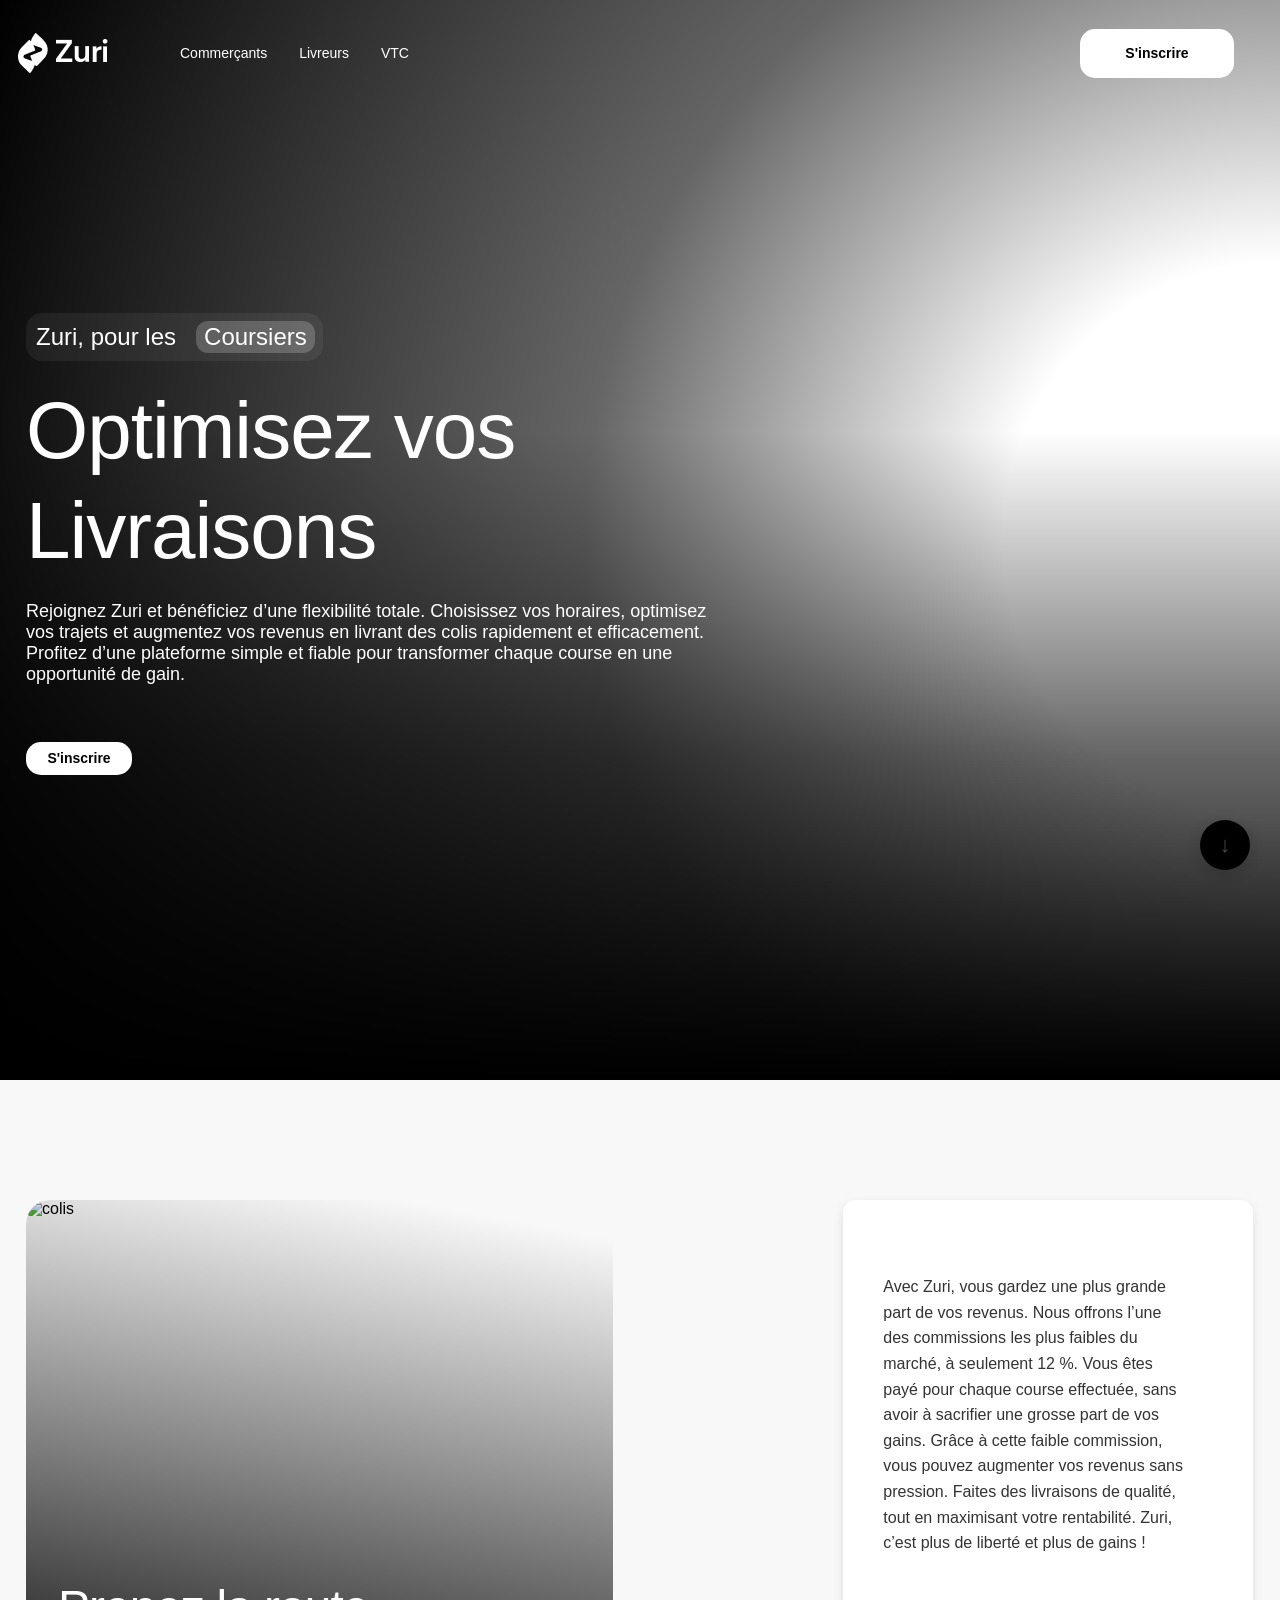
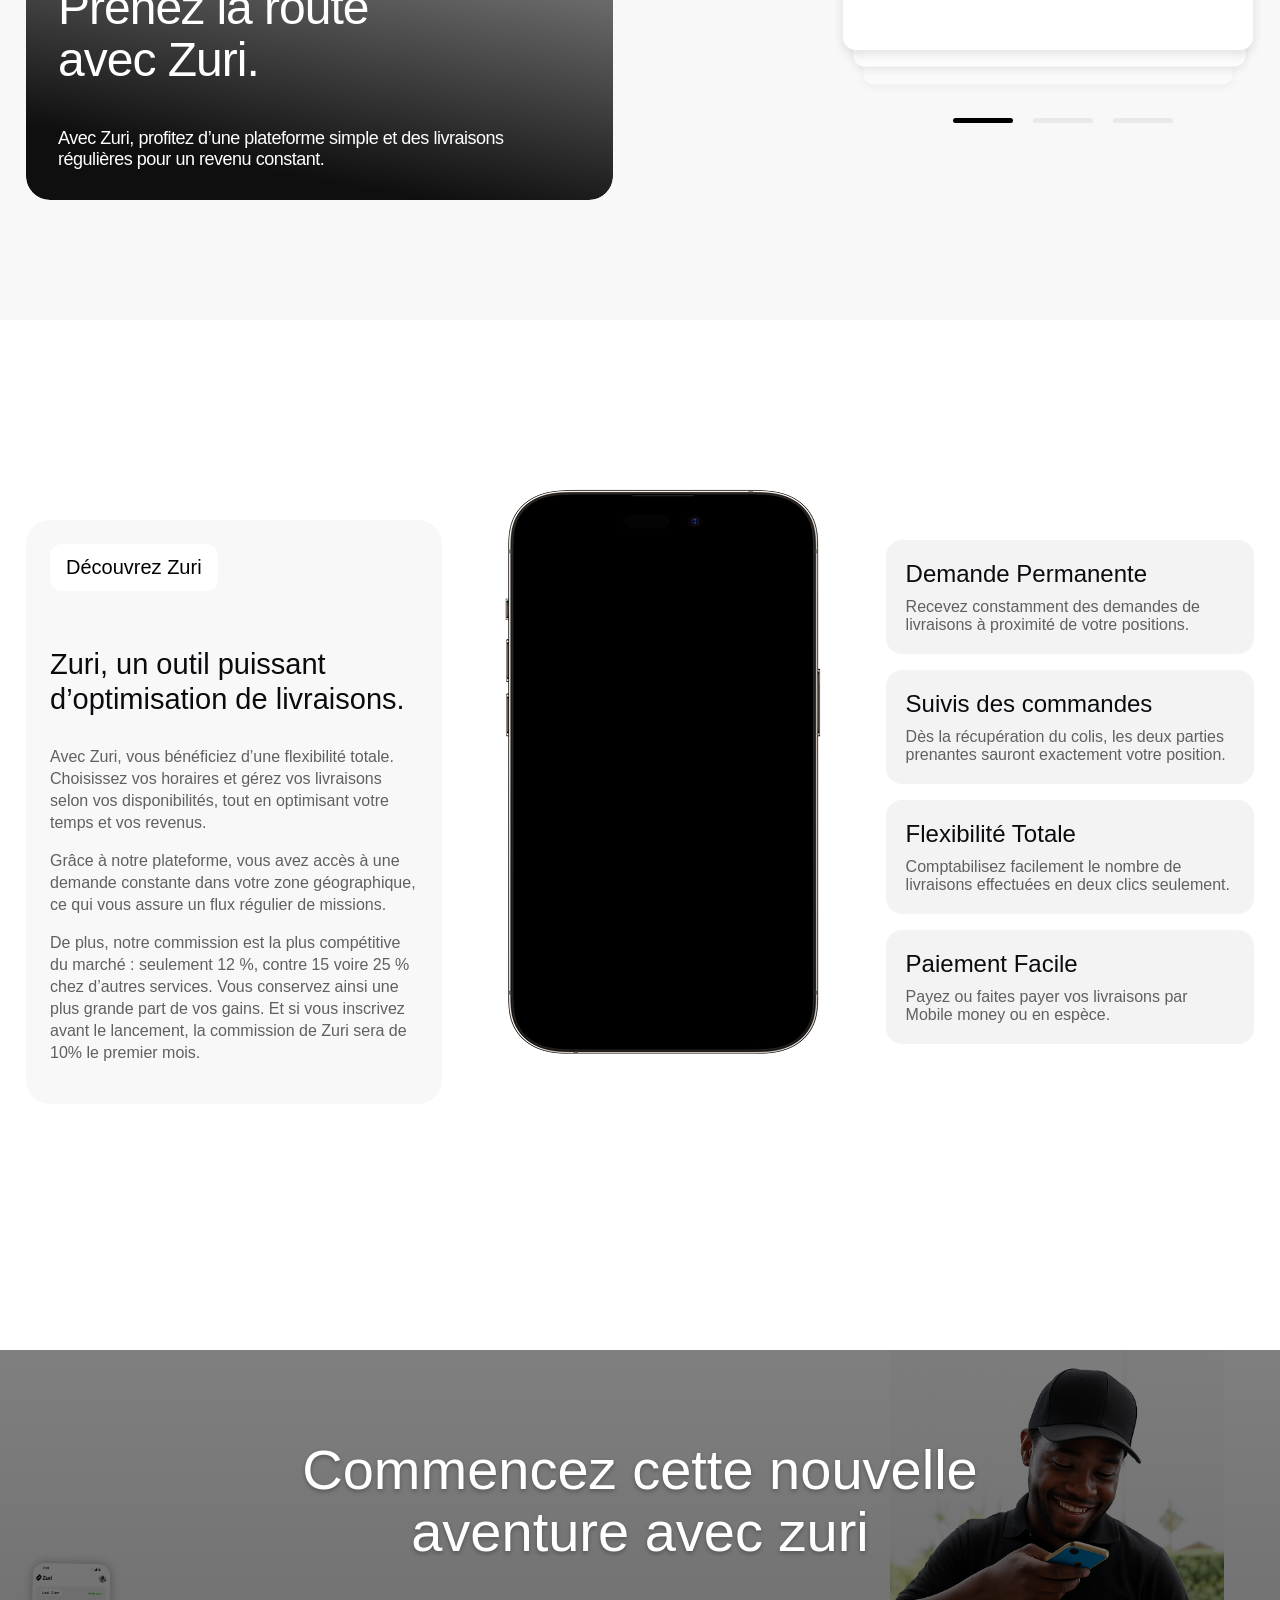
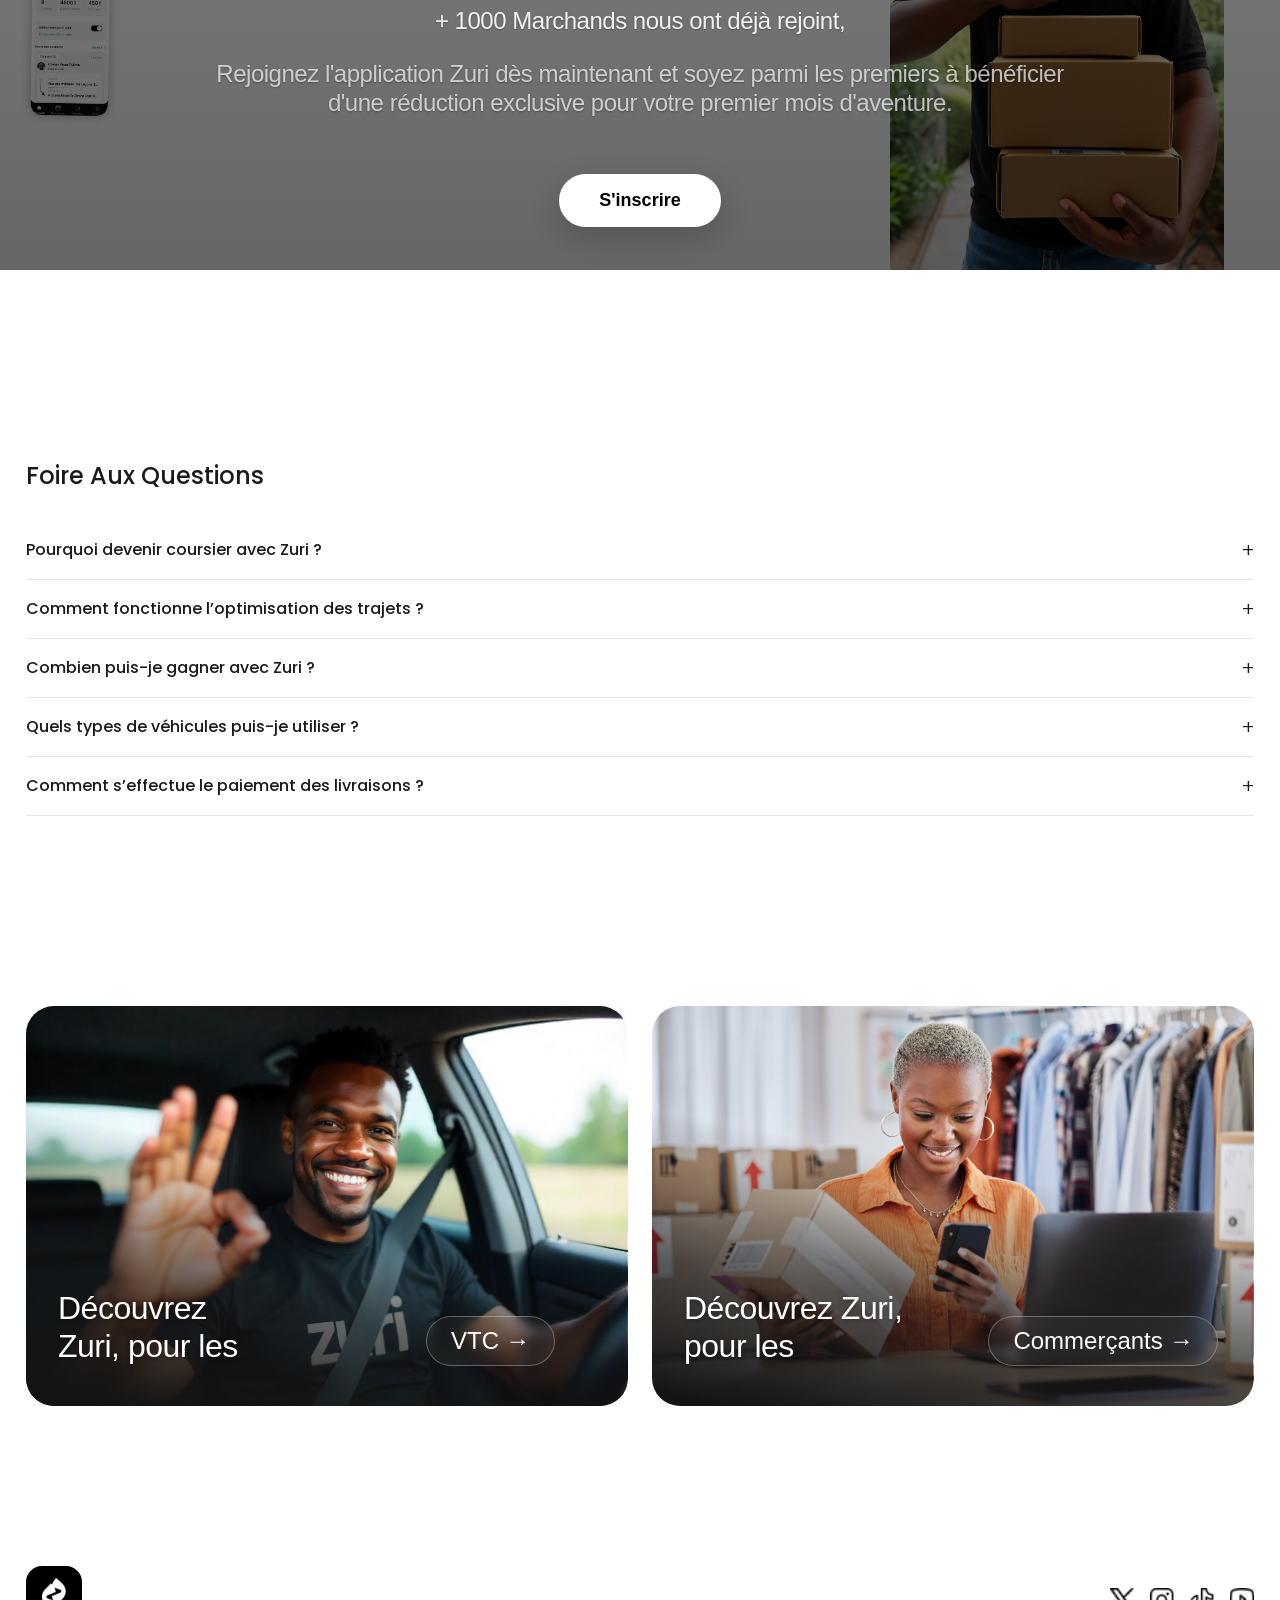
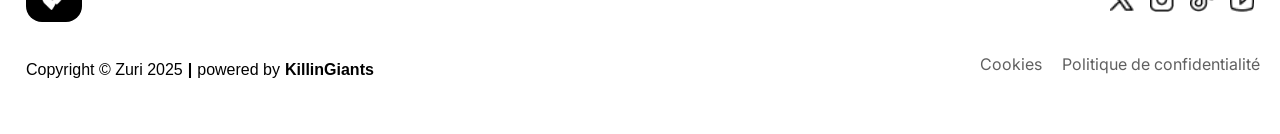
==== commit f9c2d84e: "troisième envoi" ====
--- a/deliver/index.html
+++ b/deliver/index.html
@@ -4,17 +4,29 @@
     <meta charset="UTF-8">
     <meta name="viewport" content="width=device-width, initial-scale=1.0">
     <title>Livreur</title>
-    <link rel="stylesheet" href="deliver.css">
+    <link rel="stylesheet" href="../styles/deliver.css">
+    <link rel="stylesheet" href="../styles/header.css">
+    <link rel="stylesheet" href="../styles/footer.css">
 </head>
 <body>
     <!-- section navbar -->
-    <header class="hero">
-      <!-- <img src="../images/deliver_fond1.jpg" class="hero-img" alt=""> -->
+    <header class="hero" id="header">
       <div class="hero-overlay"></div>
   
-      <div id="header"></div>
-
-   
+        <nav class="navbar">
+            <div class="menu">
+                <div class="logo">
+                    <img src="../images/Vector.png" alt="logo Zuri">
+                    <a href="../index.html"><img src="../images/zuri_name.png" alt="Zuri"></a>
+                </div>
+                <ul>
+                    <li><a href="../seller/" class="commerçant">Commerçants</a></li>
+                    <li><a href="../deliver/" class="livreur">Livreurs</a></li>
+                    <li><a href="../vtc/" class="vtc">VTC</a></li>
+                </ul>
+                <a href="#" class="inscription">S'inscrire</a>
+            </div>
+        </nav>
     
     <div class="cardright">
       <div class="content">
@@ -165,24 +177,18 @@
 
  <!-- hero-mosaic -->
 
-
  <section class="hero-mosaic">
   <div class="mosaic-container">
-      <div class="mosaic-grid">
-        
-          <!-- <img src="images/img1.jpg" alt=""> -->
-
-          <div class="image-with-phone">
-            <img src="../images/img1.jpg" alt="">
-            <!-- <div class="mosaic-overlay-img"></div> -->
-            <div class="screen2"></div>
-          </div>
-          
-          <img src="../images/img2.jpg" alt="">
-          <img src="../images/img3.jpg" alt="">
-          <img src="../images/img4.png" alt="">
-          <img src="../images/img5.jpg" alt="">
-      </div>
+    <div class="mosaic-grid">
+                  
+      <div class="mosaic-item item1">
+        <div class="screen2"></div>
+      </div>
+      <div class="mosaic-item item2"></div>
+      <div class="mosaic-item item3"></div>
+      <div class="mosaic-item item4"></div>
+      <div class="mosaic-item item5"></div>
+</div>
 
       <div class="mosaic-overlay"></div>
 
@@ -198,7 +204,6 @@
   </div>
 </section>
 
-
  <!-- section FAQ -->
  <section class="faq">
   <h2>Foire Aux Questions</h2>
@@ -264,49 +269,60 @@
 
 <!-- discover -->
 
-<section class="discover">
-  <div class="discover-container">
-
-    <div class="discover-card discover-vtc">
-        <!-- <div id="imagevtc"><img src="../images/vtc.jpg" alt=""></div> -->
+    <section class="discover">
+      <div class="discover-container">
+
+        <div class="discover-card discover-vtc">
+          <div class="discover-overlay"></div>
+            <div class="discover-content">
+            <h3>Découvrez<br> Zuri, pour les</h3>
+            <a href="../vtc/" class="neutre">VTC →</a>
+          </div>
+      </div>
+
+      <div class="discover-card discover-commercant">
         <div class="discover-overlay"></div>
-        <div class="discover-content">
-          <h3>Découvrez<br> Zuri, pour les</h3>
-          <a href="../vtc/" class="neutre">VTC →</a>
-        </div>
-      </div>
-
-    <div class="discover-card discover-commercant">
-      <!-- <div id="imagecommercant"><img src="../images/commercant.jpg" alt=""></div> -->
-      <div class="discover-overlay"></div>
-      <div class="discover-content">
-        <h3>Découvrez Zuri,<br>pour les</h3>
-        <a href="../seller/" class="neutre1">Commerçants →</a>
-      </div>
-    </div>
-
-    <!-- <div class="discover-card">
-      <div id="imagelivreur"><img src="../images/livreur.jpg" alt=""></div>
-      <div class="discover-overlay"></div>
-      <div class="discover-content">
-        <h3>Découvrez <br> Zuri, pour les</h3>
-        <a href="#">Livreurs →</a>
-      </div>
-    </div> -->
-
-   
-
+          <div class="discover-content">
+          <h3>Découvrez Zuri,<br>pour les</h3>
+          <a href="../seller/" class="neutre1">Commerçants →</a>
+        </div>
+      </div>
+
+      </div>
+    </section>
+  </main>
+
+<!-- FOOTER -->
+<footer class="footer">
+  <div class="footer-container">
+      <div class="footer-left">
+          <div class="logo_footer">
+              <img src="../images/Vector.png" alt="logo">
+          </div>
+          <p>
+              Copyright © Zuri 2025 <span class="copy">|</span>
+              powered by <span class="copy">KillinGiants</span>
+          </p>
+      </div>
+
+      <div class="footer-right">
+          <ul class="footer-socials">
+              <li><a href="#"><img src="../images/x.png" alt="logo X"></a></li>
+              <li><a href="#"><img src="../images/instagram.png" alt="logo Instagram"></a></li>
+              <li><a href="#"><img src="../images/tiktok.png" alt="logo TikTok"></a></li>
+              <li><a href="#"><img src="../images/youtube.png" alt="logo YouTube"></a></li>
+          </ul>
+
+          <div class="footer-links">
+              <a href="#">Cookies</a>
+              <a href="#">Politique de confidentialité</a>
+          </div>
+      </div>
   </div>
-</section>
-    </main>
-<!-- FOOTER -->
-<div id="footer"></div>
-
-<button id="scrollBtn">↓</button>
-<script src="../home.js"></script>
-
-<script src="../components/include.js"></script>
-      
+</footer>
+
+<button id="scrollBtn">↓</button> 
+<script src="../scripts/home.js"></script>     
       
 </body>
 </html>
--- a/styles/deliver.css
+++ b/styles/deliver.css
@@ -0,0 +1,2429 @@
+
+@import url('https://fonts.googleapis.com/css2?family=Inter:ital,opsz,wght@0,14..32,100..900;1,14..32,100..900&family=Manrope:wght@200..800&family=Montserrat:ital,wght@0,100..900;1,100..900&family=Poppins:ital,wght@0,100;0,200;0,300;0,400;0,500;0,600;0,700;0,800;0,900;1,100;1,200;1,300;1,400;1,500;1,600;1,700;1,800;1,900&display=swap');
+
+/* ===== RESET ===== */
+body {
+    margin: 0;
+    font-family: 'SF Pro Display', sans-serif;
+}
+
+a {
+    text-decoration: none;
+}
+
+/* ===== HEADER/HERO ===== */
+.hero {
+    position: relative;
+    width: 100%;
+    height: 1080px;
+    overflow: hidden;
+}
+
+.faq-list {
+  list-style: none;
+  padding: 0;
+  margin: 0;
+  width: 100%;
+}
+
+.hero {
+  position: relative;
+  width: 100%;
+  height: 1080px;
+  overflow: hidden;
+
+  background-image: url("../images/deliver_fond1.jpg");
+  background-size: cover;
+  background-position: center;
+  background-repeat: no-repeat;
+  transform: matrix(-1, 0, 0, 1, 0, 0);
+}
+
+.hero > * {
+  transform: matrix(-1, 0, 0, 1, 0, 0);
+}
+
+.hero-overlay {
+    position: absolute;
+    inset: 0;
+    background: 
+        radial-gradient(circle at 100% 50%, rgba(0,0,0,0) 20%, rgba(0,0,0,0.6) 50%, rgba(0,0,0,0.8) 75%, rgba(0,0,0,1) 100%),
+        linear-gradient(to bottom, rgba(0,0,0,0) 40%, rgba(0,0,0,0.6) 70%, rgba(0,0,0,1) 100%);
+    z-index: 1;
+    height: 100%;
+}
+
+
+/* ===== CARD DROITE (TEXTE SUR HERO) ===== */
+.cardright {
+    position: relative;
+    max-width: 1228px;
+    margin: 0 auto;
+    padding: 0 24px;
+    height: 371px;
+    top: 322px;
+    z-index: 2;
+    display: flex;
+    align-items: center;
+    justify-content: space-between;
+}
+
+.content {
+    position: relative;
+    width: 708px;
+}
+
+.badge {
+    display: flex;
+    align-items: center;
+    gap: 10px;
+    padding: 8px 8px 8px 10px;
+    background: rgba(255, 255, 255, 0.06);
+    border-radius: 16px;
+    width: fit-content;
+    font-size: 24px;
+    font-weight: 500;
+    color: #FFFFFF;
+}
+
+#marchand {
+    background: rgba(255, 255, 255, 0.2);
+    border-radius: 12px;
+    padding: 2px 8px;
+    margin-left: 10px;
+}
+
+.badgecontent h2 {
+    font-size: 80px;
+    font-weight: 500;
+    line-height: 100px;
+    letter-spacing: -1px;
+    color: #FFFFFF;
+    margin: 20px 0;
+    max-width: 524px;
+}
+
+.badgecontent p {
+    font-size: 18px;
+    line-height: 21px;
+    color: #FFFFFF;
+    max-width: 706px;
+}
+
+
+
+.inscription2 {
+    background: #FFFFFF;
+    border-radius: 15px;
+    padding: 8px 24px;
+    font-weight: 600;
+    font-size: 14px;
+    color: #000000;
+    white-space: nowrap;
+}
+
+.inscription2{
+  top: 420px;
+  position: absolute;
+  display: flex;
+  flex-direction: row;
+  justify-content: center;
+  align-items: center;
+  padding: 8px 24px;
+  gap: 10px;
+  margin: 0 auto;
+  /* margin-left: 61%; */
+  font-family: 'SF Pro Display', sans-serif;
+  width: 58px;
+  height: 17px;
+  font-style: normal;
+  line-height: 17px;
+  
+  }
+
+/* ===== SECTION ACTIVITES ===== */
+.activites {
+  background: #F8F8F8;
+  padding: 120px 0;
+  width: 100%;
+  height: auto;
+}
+
+.bloc {
+  max-width: 1228px;
+  margin: 0 auto;
+  padding: 0 24px;
+}
+
+/* ===== BLOC 1 ===== */
+.bloc-1 {
+  display: flex;
+  align-items: center;   /* centre verticalement gauche + droite */
+  justify-content: space-between;
+  gap: 120px;
+}
+
+.bloc-1-left {
+  position: relative;
+  width: 600px;
+  height: 600px;
+  border-radius: 24px;
+  overflow: hidden;
+}
+
+.bloc-img {
+  width: 100%;
+  height: 100%;
+  object-fit: cover;
+  border-radius: 24px;
+}
+
+.bloc-overlay {
+  position: absolute;
+  inset: 0;                 /* prend exactement la taille du parent */
+  z-index: 1;
+  pointer-events: none;
+  background: linear-gradient(
+    10.5deg,
+    #0F0F0F 10.52%,
+    rgba(15, 15, 15, 0) 94.59%
+  );
+  border-radius: 24px;
+}
+
+
+.content2 {
+    position: absolute;
+    bottom: 90px;
+    left: 32px;
+    right: 32px;
+    color: white;
+    z-index: 2;
+    /* text-align: center; */
+
+
+
+
+  }
+
+.content2 h3{
+  /* Zéro soucis pour faire livrer vos colis. */
+
+
+width: 399px;
+height: 80px;
+/* left: 34px; */
+top: 400px;
+
+font-family: 'SF Pro Display',sans-serif;
+font-style: normal;
+font-weight: 500;
+font-size: 48px;
+line-height: 52px;
+/* ou 108% */
+letter-spacing: -1px;
+
+color: #FFFFFF;
+
+
+}
+
+.content2 p{
+  /* Confiez-nous vos envois et suivez-les en temps réel. Rapide, fiable et sans stress. Inscrivez-vous dès maintenant ! */
+
+position: absolute;
+width: 458px;
+/* height: 42px; */
+/* left: 34px; */
+/* top: 524px; */
+
+font-family: 'SF Pro Display',sans-serif;
+font-style: normal;
+font-weight: 400;
+font-size: 18px;
+line-height: 21px;
+letter-spacing: -0.48px;
+
+color: #FFFFFF;
+
+
+}
+
+.bloc-overlay h3 {
+    margin: 0 0 10px 0;
+    font-size: 24px;
+    
+}
+
+.bloc-overlay p {
+    margin: 0;
+    font-size: 16px;
+}
+
+.bloc-1-right {
+  /* width: 520px;
+  display: flex;
+  flex-direction: column;
+  align-items: center; */
+  /* Group 237140 */
+
+position: relative;
+width: 532px;
+height: 600px;
+left: 110px;
+/* top: 140px; */
+
+
+}
+
+.slider-container {
+  width: 100%;
+  position: relative;
+}
+
+.card-stack {
+  position: relative;
+  width: 100%;
+  height: 450px; /* Ajuste selon ton texte */
+  margin-bottom: 30px;
+}
+
+.cardo {
+  position: absolute;
+  width: 100%;
+  height: 100%;
+  border-radius: 24px;
+  background: #FFFFFF;
+  padding: 40px;
+  box-sizing: border-box;
+  transition: all 0.5s ease;
+}
+
+/* Carte du fond (la plus petite) */
+.card-back-2 {
+  z-index: 1;
+  transform: translateY(40px) scale(0.90);
+  opacity: 0.4;
+width: 410px;
+height: 468px;
+
+background: #FFFFFF;
+box-shadow: 0px 3.82155px 9.55387px rgba(0, 0, 0, 0.11);
+border-radius: 11.4646px;
+
+}
+
+/* Carte du milieu */
+.card-back-1 {
+  z-index: 2;
+  transform: translateY(20px) scale(0.95);
+  opacity: 0.7;
+
+width: 413px;
+height: 458px;
+
+background: #FFFFFF;
+box-shadow: 0px 4.07692px 10.1923px rgba(0, 0, 0, 0.11);
+border-radius: 12.2308px;
+
+
+}
+
+/* Carte principale */
+.card-main {
+  z-index: 3;
+  display: flex;
+  /* align-items: center; */
+/* width: 532px;
+height: 532px; */
+width: 410px;
+height: 450px;
+/* min-height: 532px; */
+
+/* M3/white */
+background: #FFFFFF;
+box-shadow: 0px 4.256px 10.64px rgba(0, 0, 0, 0.11);
+border-radius: 12.768px;
+
+
+
+
+
+
+}
+
+.slide p{
+  font-family: 'SF Pro Display',sans-serif;
+font-style: normal;
+font-weight: 400;
+font-size: 25.536px;
+line-height: 32px;
+/* ou 125% */
+display: flex;
+align-items: center;
+
+color: #060606;
+
+
+/* Fini les attentes interminable !  Avec Zuri, chaque commande est livrée en un temps record. Plus besoin d’attendre des heures que le livreur du commerçant soit disponible. Notre réseau de coursiers optimise chaque trajet pour que vos colis vous soient livrés plus vite que jamais. Gagnez du temps, évitez la frustration et profitez d’un service fluide et optimisé. Avec Zuri, l’efficacité devient la norme ! */
+
+width: 300px;
+height: 350px;
+/* ou 125% */
+display: flex;
+align-items: center;
+
+color: #060606;
+
+
+/* À l'intérieur de l'auto layout */
+flex: none;
+order: 0;
+align-self: stretch;
+flex-grow: 0;
+
+}
+
+/* Gestion des slides de texte */
+.slide {
+  display: none;
+  animation: fadeIn 0.5s ease;
+
+  
+}
+
+.slide.active {
+  display: block;
+}
+
+@keyframes fadeIn {
+  from { opacity: 0; transform: translateY(10px); }
+  to { opacity: 1; transform: translateY(0); }
+}
+
+/* Pagination (Dots) */
+.dots {
+  /* display: flex;
+  gap: 12px; */
+
+  /* Frame 680 */
+
+/* Mise en page automatique */
+display: flex;
+flex-direction: row;
+align-items: center;
+padding: 0px;
+gap: 20px;
+
+position: absolute;
+width: 220px;
+/* height: 15px; */
+top: 518px;
+left: 110px;
+
+
+}
+
+.dot {
+  width: 60px;
+  height: 5px;
+  background: #E9E9E9;
+  border-radius: 10px;
+  cursor: pointer;
+  transition: background 0.3s;
+}
+
+.dot.active {
+  background: #000000;
+}
+
+/* Cartes empilées */
+
+
+/* Conteneur principal */
+.card-wrapper {
+  position: relative;
+  width: 100%;
+  max-width: 520px;
+  height: 420px;
+  
+}
+
+/* Style général des cartes */
+
+/* Carte principale */
+/* ===== RESET CARTES ===== */
+
+/* Texte dans la carte */
+.cardo p {
+  font-size: 16px;
+  line-height: 1.6;
+  color: #333;
+  margin: 0;
+}
+
+
+
+/* ===== BLOC 2 ===== */
+.bloc-2-wrapper {
+    /* background: #ffffff; */
+    /* padding: 120px 0; */
+
+    /* Container */
+
+/* Mise en page automatique */
+
+padding: 17px 0px;
+gap: 32px;
+
+/* position: absolute; */
+height: 710px;
+top: 2147px;
+padding: 120px 0;
+
+}
+
+.bloc-2 {
+
+    display: flex;            
+    justify-content: space-between; 
+    /* align-items: flex-start;   */
+    align-items: center;
+    gap: 32px;               
+}
+
+.bloc-2-left {
+    width: 30%;
+    background: #F8F8F8;
+    border-radius: 24px;
+    padding: 24px;
+    position: relative;
+    top: 80px;
+}
+
+.bloc-2-left h4 {
+    background: #FFFFFF;
+    border-radius: 12px;
+    padding: 12px 16px;
+    display: inline-block;
+    font-size: 20px;
+    font-weight: 400;
+    margin-top: 0;
+}
+
+.para1 {
+    font-size: 29px;
+    line-height: 35px;
+    color: #090B0E;
+}
+
+.para2, .para3 {
+    font-size: 16px;
+    line-height: 22px;
+    color: #606060;
+}
+
+.bloc-2-center {
+  width: 30%;
+  display: flex;
+  justify-content: center;
+  position: relative;
+  top: 40px;
+}
+
+.phone-wrapper {
+  position: relative;
+  display: inline-block;
+}
+
+/* TELEPHONE */
+.phone {
+  display: block;
+  max-height: 600px;
+  width: auto;
+
+  position: relative;   /* CRITIQUE */
+  z-index: 10;
+}
+
+/* ECRAN */
+.phone-screen {
+
+  position: absolute;
+
+  top: 14px;
+  left: 15px;
+
+  width: 293px;
+  height: 540px;
+
+  background: #000;
+
+  border-radius: 32px;
+
+  z-index: 5;
+
+  overflow: hidden;
+}
+
+
+.screen-img {
+
+  position: absolute;
+
+  width: 100%;
+  height: 100%;
+
+  object-fit: cover;
+
+  opacity: 0;
+
+  transition: opacity 0.4s ease;
+}
+
+.screen-img.active {
+  opacity: 1;
+}
+
+
+.feature {
+
+  cursor: pointer;
+
+  transition: all 0.3s ease;
+}
+
+.feature:hover {
+
+  transform: translateX(10px);
+
+  
+  color: #000;
+
+  background: rgba(255, 255, 255, 0.25);
+  border-color: rgba(255, 255, 255, 0.5);
+}
+
+.feature:hover p {
+  color: #ddd;
+}
+
+.bloc-2-right {
+    width: 30%;
+    display: flex;
+    flex-direction: column;
+    gap: 16px;
+    position: relative;
+    top: 60px;
+}
+
+.feature {
+    background: #f3f3f3;
+    padding: 20px;
+    border-radius: 16px;
+}
+
+.feature h5 {
+    font-size: 24px;
+    font-weight: 500;
+    color: #090B0E;
+    margin: 0 0 10px 0;
+}
+
+.feature p {
+    font-size: 16px;
+    color: #606060;
+    margin: 0;
+}
+
+
+
+/* ===== RESPONSIVE ===== */
+@media (max-width: 1024px) {
+    .bloc {
+        flex-direction: column;
+    }
+    
+    .bloc-1-left, .bloc-1-right,
+    .bloc-2-left, .bloc-2-center, .bloc-2-right {
+        width: 100%;
+    }
+    
+    .badgecontent h2 {
+        font-size: 60px;
+        line-height: 70px;
+    }
+    
+    .cardright {
+        flex-direction: column;
+        align-items: flex-start;
+        top: 200px;
+    }
+    
+    .content {
+        width: 100%;
+    }
+}
+
+@media (max-width: 768px) {
+    .nav-links {
+        display: none; /* Pour simplifier, mais en vrai tu ferais un menu burger */
+    }
+    
+    .badgecontent h2 {
+        font-size: 40px;
+        line-height: 50px;
+    }
+    
+    .hero {
+        height: 800px;
+    }
+}
+
+
+
+
+
+
+
+
+
+
+
+
+
+/* --- SECTION HERO-MOSAIC --- */
+
+
+.hero-mosaic {
+    width: 100%;
+    height: 520px;
+    position: relative;
+    overflow: hidden;
+    margin: 80px 0;
+  }
+  
+  .mosaic-container {
+    position: relative;
+    width: 100%;
+    height: 100%;
+  }
+
+  .mosaic-item {
+    width: 100%;
+    height: 100%;
+    background-size: cover;
+    background-repeat: no-repeat;
+  }
+  
+  .item1 {
+    background-image: url("../images/img1.jpg");
+    background-position: 80% center;
+    transform: scale(1.1);
+  }
+  
+  .item2 {
+    background-image: url("../images/img2.jpg");
+    background-position: 40% center;
+    transform: scaleX(-1) scale(1.0);
+  }
+  
+  .item3 {
+    background-image: url("../images/img3.jpg");
+    background-position: 80% center;
+  }
+  
+  .item4 {
+    background-image: url("../images/img4.png");
+    background-position: 40% center;
+  }
+  
+  .item5 {
+    background-image: url("../images/img5.jpg");
+    background-position: 60% center;
+  }
+  
+  .mosaic-grid {
+    display: grid;
+    /* Layout exact comme dans Figma : proportions variées */
+    grid-template-columns: 0.2fr 0.6fr 0.8fr 0.6fr 0.1fr;
+    width: 100%;
+    height: 100%;
+    gap: 0;
+  }
+  
+  .mosaic-grid img {
+    width: 100%;
+    height: 100%;
+    object-fit: cover;
+    display: block;
+  }
+  
+  /* Ajustements individuels pour chaque image - comme dans Figma */
+  
+  /* Image 1 - conducteur scooter */
+  .mosaic-grid img:nth-child(1) {
+    /* object-position: 75% center; Décale vers la gauche pour voir le visage */
+  
+    object-position: 80% center;
+    transform: scale(1.1);
+  
+  }
+  
+  .mosaic-overlay-img {
+   /* Ellipse 697 */
+  
+  /* position: absolute;
+  width: 6.65px;
+  height: 15.48px;
+  
+  right: 19px;
+  bottom: 216px;
+  
+  background: linear-gradient(178.83deg, #FFFFFF 1.2%, #FC9266 89.75%);
+  
+  opacity: 0.88;
+  z-index: 1;
+  border-radius: 50% 0% 0% 50%; */
+  
+      
+  
+     
+  
+  }
+
+
+
+  .screen2 {
+    position: absolute;
+    /* width: 82px;  
+    height: 170px;  */
+    width: 70px;  
+    height: 138px;
+    background: url(../images/fond_phone.png);
+    background-size: cover;
+    border-radius: 10px; /* Coins arrondis comme un écran de téléphone */
+    /* Position à ajuster précisément sur le téléphone */
+    /* top: 246px;    
+    left: 25px;    */
+    top: 218px;    
+    left: 34px; 
+    /* Si besoin de rotation */
+    transform: rotate(1deg);    
+    z-index: 1;
+    box-shadow: 0 0 10px rgba(0,0,0,0.3);
+    
+
+   
+
+    /* transform: rotate(0.2deg); */
+  }
+  
+  /* Image 2 - livreur avec casque */
+  .mosaic-grid img:nth-child(2) {
+    object-position: 40% center; /* Centre sur le livreur */
+    transform: scaleX(-1) scale(1.0);
+    /* transform: scale(1.2); */
+  
+    
+  }
+  
+  /* Image 3 - deux livreurs */
+  .mosaic-grid img:nth-child(3) {
+    object-position: 80% center; /* Cadre sur les deux personnes */
+  }
+  
+  /* Image 4 - livreur qui court */
+  .mosaic-grid img:nth-child(4) {
+    object-position: 40% center; /* Montre l'action */
+  }
+  
+  /* Image 5 - livreur de dos */
+  .mosaic-grid img:nth-child(5) {
+    object-position: 60% center; /* Cadre sur le livreur */
+    /* transform: scale(1.2); */
+  }
+  
+  /* Overlay plus subtil */
+  .mosaic-overlay {
+    position: absolute;
+    inset: 0;
+    background: linear-gradient(
+      to bottom,
+      rgba(0, 0, 0, 0.5) 0%,
+      rgba(0, 0, 0, 0.6) 100%
+    );
+    z-index: 1;
+  }
+  
+  /* Contenu centré */
+  .mosaic-content {
+    position: absolute;
+    inset: 0;
+    z-index: 2;
+    display: flex;
+    flex-direction: column;
+    justify-content: center;
+    align-items: center;
+    text-align: center;
+    color: #FFFFFF;
+    padding: 0 20px;
+  }
+  
+  .mosaic-content h1 {
+    font-family: 'SF Pro Display', sans-serif;
+    font-size: 56px;
+    font-weight: 500;
+    max-width: 800px;
+    line-height: 1.1;
+    margin-bottom: 20px;
+    text-shadow: 0 2px 4px rgba(0, 0, 0, 0.3);
+  }
+  
+  .hero-badge {
+    font-size: 20px;
+    margin-bottom: 0px;
+    opacity: 0.9;
+    text-shadow: 0 1px 2px rgba(0, 0, 0, 0.3);
+  
+    /* + 1000 Marchands nous ont déjà rejoint, */
+  
+  /* position: absolute; */
+  width: 484px;
+  height: 29px;
+  top: 254px;
+  
+  font-family: 'SF Pro Display', sans-serif;
+  font-style: normal;
+  font-weight: 400;
+  font-size: 24px;
+  line-height: 29px;
+  /* identique à la hauteur de la zone de texte */
+  text-align: center;
+  letter-spacing: -0.48px;
+  
+  color: #FFFFFF;
+  
+  
+  }
+  
+  .hero-subtext {
+    font-size: 18px;
+    /* max-width: 700px; */
+    /* line-height: 1.4; */
+    color: rgba(255, 255, 255, 0.9);
+    margin-bottom: 40px;
+    text-shadow: 0 1px 2px rgba(0, 0, 0, 0.3);
+  
+  
+    /* Rejoignez l’application Zuri dès maintenant et soyez parmi les premiers à bénéficiez d'une réduction exclusive pour votre premier mois d'aventure. */
+  
+  /* position: absolute; */
+  width: 890px;
+  height: 75px;
+  top: 293px;
+  
+  font-family: 'SF Pro Display', sans-serif;
+  font-style: normal;
+  font-weight: 400;
+  font-size: 24px;
+  line-height: 29px;
+  text-align: center;
+  letter-spacing: -0.48px;
+  
+  color: rgba(255, 255, 255, 0.7);
+  
+  
+  }
+  
+  .cta-button {
+    background: #FFFFFF;
+    color: #000;
+    padding: 16px 40px;
+    border-radius: 50px;
+    font-weight: 600;
+    font-size: 18px;
+    text-decoration: none;
+    box-shadow: 0px 10px 30px rgba(0, 0, 0, 0.2);
+    transition: transform 0.3s ease;
+    font-family: 'SF Pro Display', sans-serif;
+  }
+  
+  .cta-button:hover {
+    transform: scale(1.05);
+  }
+    
+  
+    /* faq */
+  
+  /* FAQ avec réponses interactives */
+  .faq {
+    width: 1228px;
+    margin: 120px auto;
+    margin-top: 190px;
+  }
+  
+  .faq h2 {
+    font-family: 'Poppins', sans-serif;
+    font-style: normal;
+    font-weight: 500;
+    font-size: 24px;
+    line-height: 31px;
+    color: #1A1A1A;
+    margin-bottom: 30px;
+  }
+  
+  .faq-item {
+    border-bottom: 1px solid #e5e5e5;
+    cursor: pointer;
+  }
+  
+  .faq-question {
+    padding: 18px 0;
+    font-family: 'Poppins', sans-serif;
+    font-style: normal;
+    font-weight: 500;
+    font-size: 16px;
+    line-height: 22px;
+    color: #1A1A1A;
+    display: flex;
+    justify-content: space-between;
+    align-items: center;
+    transition: all 0.3s ease;
+  }
+  
+  .faq-question:hover {
+    color: #000000;
+    padding-left: 5px;
+  }
+  
+  .faq-icon {
+    font-size: 20px;
+    font-weight: 300;
+    transition: transform 0.3s ease;
+  }
+  
+  .faq-item.active .faq-icon {
+    transform: rotate(45deg);
+  }
+  
+  .faq-reponse {
+    max-height: 0;
+    overflow: hidden;
+    transition: max-height 0.4s ease-out, padding 0.3s ease;
+    background-color: #f9f9f9;
+    border-radius: 0 0 12px 12px;
+  }
+  
+  .faq-item.active .faq-reponse {
+    max-height: 200px; /* Ajustez selon la longueur de vos réponses */
+    padding: 0 20px 20px 20px;
+  }
+  
+  .faq-reponse p {
+    font-family: 'SF Pro Display', sans-serif;
+    font-style: normal;
+    font-weight: 400;
+    font-size: 15px;
+    line-height: 1.6;
+    color: #555;
+    margin: 0;
+  }
+  
+  
+  /* discover - corrigé */
+  
+  .discover {
+    width: 1228px;
+    margin: 120px auto;
+    margin-top: 190px;
+  }
+  
+  .discover-container {
+    display: flex;
+    gap: 24px;
+    height: 400px; /* Hauteur fixe comme dans Figma */
+  }
+  
+  .discover-card {
+    flex: 1;
+    border-radius: 28px; /* Coins plus arrondis comme dans l'image */
+    overflow: hidden;
+    position: relative;
+    background-color: #000; /* Fallback */
+  }
+  
+  /* Conteneurs d'images */
+  #imagecommercant,
+  #imagelivreur,
+  #imagevtc {
+    width: 100%;
+    height: 100%;
+    position: relative;
+  }
+
+  .discover-card {
+    background-size: cover;
+    background-repeat: no-repeat;
+    background-position: center;
+  }
+
+  .discover-vtc {
+    background-image: url("../images/vtc.jpg");
+    background-position: center 20%;
+  }
+  
+  .discover-commercant {
+    background-image: url("../images/commercant.jpg");
+    background-position: 40% center;
+  }
+  
+ 
+  
+  
+  
+  .discover-card img {
+    width: 100%;
+    height: 100%;
+    object-fit: cover;
+    transition: transform 0.5s ease;
+  }
+  
+  /* Effet de zoom au survol */
+  .discover-card:hover img {
+    transform: scale(1.05);
+  }
+  
+  /* Overlay plus sophistiqué - dégradé du bas vers le haut */
+  .discover-overlay {
+    position: absolute;
+    inset: 0;
+    z-index: 1;
+    pointer-events: none; /* Permet de cliquer à travers */
+  
+  
+    /* Rectangle 3467561 */
+  /* width: 410px; */
+  width: 100%;
+  height: 429px;
+  left: -1px;
+  top: 0px;
+  
+  /* background: linear-gradient(190.23deg, rgba(0, 0, 0, 0) 7.07%, rgba(20, 20, 20, 0.65) 52.12%, #141414 92.36%); */
+  background: linear-gradient(190.98deg, rgba(0, 0, 0, 0) 40.15%, rgba(20, 20, 20, 0.65) 67.47%, #141414 91.88%);
+  
+  }
+  
+  /* Contenu textuel */
+  .discover-content {
+    position: absolute;
+    bottom: 40px;
+    left: 32px;
+    right: 32px;
+    color: white;
+    z-index: 2;
+  
+    display: flex;
+ 
+
+
+
+  }
+  
+  .discover-content h3 {
+    font-family: 'SF Pro Display', sans-serif;
+    font-style: normal;
+    font-weight: 500;
+    font-size: 32px; 
+    line-height: 1.2;
+    letter-spacing: -0.5px;
+    margin-bottom: 0px;
+    color: #FFFFFF;
+    text-shadow: 0 2px 4px rgba(0, 0, 0, 0.3);
+  
+  
+
+
+    
+  }
+  
+  .neutre1{
+    display: inline-block;
+    font-family: 'SF Pro Display', sans-serif;
+    font-style: normal;
+    font-weight: 500;
+    font-size: 24px;
+    line-height: 1;
+    color: #FFFFFF;
+    text-decoration: none;
+    padding: 12px 24px;
+    background: rgba(255, 255, 255, 0.05);
+    border: 1px solid rgba(255, 255, 255, 0.3);
+    border-radius: 40px; 
+    backdrop-filter: blur(5px);
+    transition: all 0.3s ease;
+    margin-left: 16%;
+    /* margin-left: 35%; */
+
+    align-self: flex-start;
+    margin-top: 59px;
+
+
+
+  }
+
+  .neutre{
+    display: inline-block;
+    font-family: 'SF Pro Display', sans-serif;
+    font-style: normal;
+    font-weight: 500;
+    font-size: 24px;
+    line-height: 1;
+    color: #FFFFFF;
+    text-decoration: none;
+    padding: 12px 24px;
+    background: rgba(255, 255, 255, 0.05);
+    border: 1px solid rgba(255, 255, 255, 0.3);
+    border-radius: 40px; 
+    backdrop-filter: blur(5px);
+    transition: all 0.3s ease;
+    margin-left: 35%;
+
+    align-self: flex-start;
+    margin-top: 59px;
+  }
+  
+  .discover-content a:hover {
+    background: rgba(255, 255, 255, 0.25);
+    border-color: rgba(255, 255, 255, 0.5);
+    transform: translateY(-2px);
+  }
+  
+  /* Styles spécifiques pour chaque image (optionnel) */
+  #imagecommercant img {
+    /* object-position: center */
+    object-position: 40% center;
+  }
+  
+  #imagelivreur img {
+    /* object-position: center 40%;
+     */
+     object-position: 90% center;
+  }
+  
+  #imagevtc img {
+    object-position: center 20%;
+  }
+  
+   
+  
+  
+  /* Pour un effet "glassmorphisme" sur les badges (si présents dans Figma) */
+  .discover-badge {
+    position: absolute;
+    top: 20px;
+    left: 20px;
+    background: rgba(255, 255, 255, 0.15);
+    backdrop-filter: blur(10px);
+    padding: 6px 12px;
+    border-radius: 30px;
+    color: white;
+    font-size: 14px;
+    z-index: 2;
+    border: 1px solid rgba(255, 255, 255, 0.2);
+  }
+  
+  /* Animation au survol plus fluide */
+  .discover-card {
+    transition: all 0.3s ease;
+  }
+  
+  .discover-card:hover {
+    transform: translateY(-5px);
+    box-shadow: 0 20px 40px rgba(0, 0, 0, 0.2);
+  }
+  
+
+
+
+    #scrollBtn {
+      position: fixed;
+      bottom: 30px;
+      right: 30px;
+      width: 50px;
+      height: 50px;
+      border-radius: 50%;
+      border: none;
+      background: black;
+      color: white;
+      font-size: 22px;
+      cursor: pointer;
+      z-index: 999;
+      box-shadow: 0 5px 20px rgba(0,0,0,0.2);
+      transition: all 0.3s ease;
+    }
+    
+    #scrollBtn:hover {
+      transform: scale(1.1);
+    }
+
+
+
+
+
+
+
+
+
+
+
+
+
+
+
+
+
+
+
+
+
+
+
+
+
+
+
+
+
+
+       /* ===== RESPONSIVE MOBILE (ajouté sans toucher au PC) ===== */
+   @media screen and (max-width: 768px) {
+    /* Navbar mobile */
+    .navbar {
+        padding: 10px 16px;
+        height: auto;
+        position: fixed;
+        /* background: white; */
+        background: rgba(255, 255, 255, 255);
+        top: 0;
+        left: 0;
+        width: 100%;
+    }
+    .menu {
+        width: 100%;
+        gap: 15px;
+        flex-wrap: wrap;
+        mix-blend-mode: difference;
+
+    }
+    .logo img { 
+      height: 30px; 
+      width: auto; 
+    
+    }
+    /* ul {
+        order: 3;
+        width: 100%;
+        justify-content: center;
+        gap: 20px;
+        height: auto;
+    } */
+
+    .menu > ul {
+      order: 3;
+      width: 100%;
+      justify-content: center;
+      gap: 20px;
+  }
+
+    .commerçant, .livreur, .vtc { color: #000; } /* lisibilité sur fond blanc */
+    .inscription {
+        margin-left: 14%;
+        order: 2;
+        width: auto;
+        padding: 6px 20px;
+    }
+
+    
+
+    /* Activités */
+    .activites {
+        width: 100%;
+        flex-direction: column;
+        margin: 40px auto;
+        gap: 16px;
+        padding: 0 16px;
+        margin-top: 120px;
+    }
+    
+    .card {
+        width: 100%;
+        height: 500px;
+        background-size: cover;
+    }
+    .content {
+        width: 100%;
+        /* height: auto; */
+        height:65%;
+        padding: 30px 20px;
+    }
+    .badge {
+        width: auto;
+        font-size: 18px;
+        height: auto;
+        padding: 6px 12px;
+    }
+    #marchand, #livreur {
+        font-size: 18px;
+        width: auto;
+        height: auto;
+    }
+    .badgecontent {
+        width: 100%;
+        height: auto;
+    }
+    .content h2 {
+        width: 100%;
+        height: auto;
+        font-size: 36px;
+        line-height: 42px;
+    }
+    .content p {
+        width: 100%;
+        height: auto;
+        font-size: 16px;
+        line-height: 22px;
+    }
+
+    /* Experience */
+    .experience {
+        width: 100%;
+        margin: 60px auto;
+        padding: 0 16px;
+    }
+    .experience-container {
+        flex-direction: column;
+        gap: 40px;
+    }
+    .experience-left h2 {
+        font-size: 32px;
+        line-height: 40px;
+    }
+    .feature h4 { font-size: 20px; }
+    .feature p { font-size: 16px; }
+    
+
+   
+
+    /* FAQ */
+    .faq {
+        width: 100%;
+        margin: 60px auto;
+        margin-top: 80px;
+        padding: 0 16px;
+    }
+
+    /* Discover */
+    .discover {
+        width: 100%;
+        margin: 60px auto;
+        margin-top: 80px;
+        padding: 0 16px;
+    }
+    .discover-container {
+      flex-direction: column;
+      gap: 16px;
+      height: auto;
+    }
+  
+    .discover-card {
+      height: 250px; /* taille contrôlée */
+      border-radius: 24px;
+    }
+  
+    .discover-card img {
+      object-fit: cover;
+    }
+  
+    /* Overlay corrigé */
+    .discover-overlay {
+      width: 100%;
+      height: 100%;
+      background: linear-gradient(
+        180deg,
+        rgba(0,0,0,0) 20%,
+        rgba(0,0,0,0.6) 60%,
+        rgba(0,0,0,0.9) 100%
+      );
+    }
+  
+    .discover-content h3 {
+      font-size: 22px;
+    }
+  
+    .discover-content a {
+      font-size: 16px;
+      padding: 8px 18px;
+    }
+
+    /* Footer */
+    .footer-container {
+        flex-direction: column;
+        gap: 30px;
+        align-items: center;
+        text-align: center;
+    }
+    .footer-left { align-items: center; }
+    .footer-right {
+        align-items: center;
+        width: 100%;
+        gap: 20px;
+    }
+    .footer-links { justify-content: center; }
+}
+
+/* Très petits écrans */
+@media screen and (max-width: 480px) {
+    .content h2 { font-size: 28px; line-height: 34px; }
+    .badge { font-size: 16px; }
+    .mosaic-content h1 { font-size: 28px; }
+    .hero-subtext { font-size: 14px; }
+    .discover-content h3 { font-size: 24px; }
+    .discover-content a { font-size: 18px; }
+}
+
+/* CORRECTION URGENTE POUR MOBILE - Images de fond des activités */
+@media screen and (max-width: 768px) {
+  /* Correction pour les cartes activités */
+  .card.left {
+      background-image: url('images/marchand.jpg') !important;
+      background-size: cover !important;
+      background-position: center !important;
+      display: block !important;
+  }
+  
+  .card.right {
+      background-image: url('images/marchand.jpg') !important;
+      background-size: cover !important;
+      background-position: center !important;
+      display: block !important;
+  }
+  
+  /* Correction pour les logos */
+  .logo img[src="images/Vector.png"],
+  .logo img[src="images/zuri_name.png"] {
+      display: inline-block !important;
+      visibility: visible !important;
+      opacity: 1 !important;
+  }
+  
+  /* Force l'affichage des conteneurs */
+  .card {
+      opacity: 1 !important;
+      min-height: 400px !important;
+  }
+}
+
+/* CORRECTION COMPLÈTE POUR MOBILE */
+@media screen and (max-width: 768px) {
+  
+
+  
+  /* Alternative : si "content" ne marche pas, décommentez ceci :
+  .logo a img[src="images/zuri_name.png"] {
+      src: url('images/zuri_name.png') !important;
+  }
+  */
+  
+  /* 2. CORRECTION DE LA CARTE ACTIVITÉS (une seule image coupée) */
+  .activites .card {
+      background-image: url('images/marchand.jpg') !important;
+      background-size: 200% auto !important; /* Garde le même effet de coupure */
+      background-repeat: no-repeat !important;
+      height: 400px !important;
+        
+        background-position: center 80%; /* descend l’image */
+  }
+  
+  .activites .card.left {
+      /* background-position: left bottom !important; */
+      background-position: left 55% !important;
+  }
+  
+  .activites .card.right {
+      background-position: right 55% !important;
+  }
+  
+  
+  
+  /* 4. Correction des images dans la grille mosaic */
+  .mosaic-grid img {
+      src: attr(src) !important; 
+  }
+}
+
+
+
+
+/* BOUTON HAMBURGER (créé en JS) */
+.hamburger {
+  display: none;
+  font-size: 26px;
+  cursor: pointer;
+  color: white;
+}
+
+/* MENU MOBILE */
+@media screen and (max-width: 768px) {
+
+  .menu {
+    position: relative;
+  }
+
+
+
+  
+
+  .menu ul li {
+    padding: 15px 20px;
+    border-bottom: 1px solid #eee;
+    text-align: left;
+  }
+
+  .menu ul li a {
+    color: black;
+    font-size: 16px;
+  }
+
+ 
+
+  .hamburger {
+    display: block;
+  }
+
+  /* centre le logo sur mobile */
+  .menu {
+    display: flex;
+    align-items: center;
+    justify-content: space-between;
+  }
+
+  .logo {
+    /* margin: 0 auto; */
+  }
+
+  /* agrandir le logo */
+  .logo img:first-child {
+    /* width: 28px; */
+    height: 30px;
+    
+  }
+
+  .logo img:last-child {
+    /* height: 22px; */
+    height: 22px;
+    
+  }
+}
+
+
+/* NAVBAR AU-DESSUS DE TOUT */
+.navbar {
+  z-index: 1000;
+}
+
+/* MENU MOBILE AU-DESSUS DES CARTES */
+@media screen and (max-width: 768px) {
+
+  .menu ul {
+    z-index: 999;
+  }
+
+  /* Optionnel mais recommandé */
+  .activites,
+  .card {
+    position: relative;
+    z-index: 1;
+  }
+
+
+ 
+}
+
+
+
+
+
+
+@media screen and (max-width: 768px) {
+  
+  .phone-wrapper {
+    position: relative;
+    width: 280px; /* Largeur fixe du téléphone */
+    margin: 0 auto;
+  }
+  
+  .screen {
+    position: absolute;
+    width: 249px;  /* Largeur de l'écran */
+    height: 485px; /* Hauteur de l'écran */
+    background: #242424;
+    border-radius: 30px;
+    top: 13px;     /* Position verticale */
+    left: 15px;    /* Position horizontale */
+    z-index: 1;
+  }
+}
+
+
+
+
+
+/* MENU MOBILE OFFCANVAS */
+@media screen and (max-width: 768px) {
+
+
+
+
+
+    /* HERO MOSAIC */
+    @media screen and (max-width: 768px) {
+
+      .hero-mosaic {
+        height: 300px;
+      }
+    
+      .mosaic-content {
+        padding: 0 16px;
+        gap: 8px; /* espace contrôlé entre les éléments */
+        margin-top: 50px;
+      }
+    
+      .mosaic-content h1 {
+        font-size: 22px;
+        margin: 0;
+        line-height: 1.2;
+      }
+    
+      .hero-badge {
+        font-size: 12px;
+        margin: 0;
+        line-height: 16px;
+      }
+    
+      .hero-subtext {
+        font-size: 13px;
+        margin: 0;
+        line-height: 18px;
+        width: 100%;
+      }
+    
+      .cta-button {
+        /* margin: 10px 0 0 0;  */
+        padding: 8px 18px;
+        font-size: 12px;
+      }
+    
+
+
+      
+    }
+
+
+
+    @media screen and (max-width: 768px) {
+
+
+      .mosaic-grid {
+        grid-template-columns: 0.4fr 0.8fr 0.8fr 0.6fr 0.2fr;
+      }
+
+      .mosaic-grid img:nth-child(1) {
+        object-position: 80% center; /* gauche/droite */
+        /* transform: scaleX(1.1); */
+
+      }
+    
+      .mosaic-grid img:nth-child(2) {
+        /* object-position: 30% center; */
+      }
+    
+      .mosaic-grid img:nth-child(3) {
+        /* object-position: center top;  */
+      }
+    
+      .mosaic-grid img:nth-child(4) {
+        object-position: center 70%;
+      }
+    
+      .mosaic-grid img:nth-child(5) {
+        object-position: 60% center;
+      }
+    
+    }
+
+
+
+@media screen and (max-width: 768px) {
+  
+  html, body {
+    max-width: 100%;
+    overflow-x: hidden;
+  }
+
+  * {
+    box-sizing: border-box;
+  }
+
+}
+
+.inscription{
+  display: flex;
+  flex-direction: row;
+  justify-content: center;
+  align-items: center;
+  padding: 8px 24px;
+  gap: 10px;
+  margin: 0 auto;
+  width: 106px;
+  height: 33px;
+  background: #FFFFFF;
+  border-radius: 15px;
+  flex: none;
+  order: 1;
+  flex-grow: 0;
+  text-decoration: none;
+  /* margin-left: 53%; */
+  color: black;
+  font-family: 'SF Pro Display', sans-serif;
+  margin-right: 12px;
+
+
+
+  /* S’inscrire */
+
+/* width: 58px;
+height: 17px; */
+
+font-style: normal;
+font-weight: 600;
+font-size: 14px;
+line-height: 17px;
+/* identique à la hauteur de la zone de texte */
+
+color: #000000;
+
+
+}
+
+
+
+}
+
+
+
+
+
+
+
+
+
+
+
+
+
+
+
+/* ============================= */
+/* MOBILE MENU OFFCANVAS CLEAN  */
+/* ============================= */
+
+@media screen and (max-width: 768px) {
+
+  /* Empêche scroll horizontal */
+  html, body {
+    overflow-x: hidden;
+  }
+
+  /* Cache menu normal */
+  .menu ul {
+    position: fixed;
+    top: 0;
+    left: -100%;
+    width: 85%;
+    max-width: 320px;
+    height: 100vh;
+    background: #ffffff;
+    display: flex;
+    flex-direction: column;
+    padding-top: 60px;
+    transition: 0.35s ease;
+    z-index: 5000;
+    box-shadow: 5px 0 25px rgba(0,0,0,0.08);
+  }
+
+  /* Quand actif */
+  .menu ul.active {
+    left: 0;
+  }
+
+  /* Liens */
+  .menu ul li {
+    padding: 14px 25px;
+    border-bottom: 1px solid #f1f1f1;
+  }
+
+  .menu ul li a {
+    font-size: 18px;
+    color: #111;
+  }
+
+  .menu ul {
+    justify-content: flex-start;  /* important */
+    align-items: flex-start;      /* important */
+}
+
+  /* Hamburger */
+  .hamburger {
+    display: block;
+    font-size: 26px;
+    cursor: pointer;
+    color: black;
+    z-index: 6000;
+  }
+
+  /* Bouton fermer */
+  .close-btn {
+    position: absolute;
+    top: 25px;
+    right: 25px;
+    font-size: 26px;
+    cursor: pointer;
+  }
+
+  /* Overlay sombre derrière */
+  .menu-overlay {
+    position: fixed;
+    inset: 0;
+    background: rgba(0,0,0,0.4);
+    opacity: 0;
+    pointer-events: none;
+    transition: 0.3s ease;
+    z-index: 4000;
+  }
+
+  .menu-overlay.active {
+    opacity: 1;
+    pointer-events: auto;
+  }
+
+
+  .menu ul {
+    height: 100vh;      /* force la bonne hauteur */
+    gap: 0;             /* enlève espace horizontal */
+  }
+
+
+  ul {
+    height: auto;   /* remplace le height:17px */
+  }
+
+}
+
+
+
+@media screen and (max-width: 768px) {
+
+  .screen2 {
+    position: absolute;
+
+    width: 100%;
+    height: 32%;
+
+    top: 44%;
+    left: 7%;
+
+    background: url(images/fond_phone.png);
+    background-size: cover;
+    background-position: center;
+
+    border-radius: 8px;
+    z-index: 3;
+
+    box-shadow: 0 0 8px rgba(0,0,0,0.25);
+  }
+
+}
+
+
+
+
+
+
+
+
+
+
+
+
+
+
+
+/* ===== RESPONSIVE TABLETTE (768px - 1024px) ===== */
+@media screen and (min-width: 769px) and (max-width: 1024px) {
+    
+  /* Layout général */
+  body {
+      overflow-x: hidden;
+  }
+
+  /* NAVBAR TABLETTE */
+  .navbar {
+      width: 100%;
+      padding: 8px 24px;
+      left: 0;
+      position: fixed;
+      background: rgba(255, 255, 255, 0.95);
+      backdrop-filter: blur(10px);
+      z-index: 1000;
+  }
+
+  .menu {
+      width: 100%;
+      gap: 24px;
+  }
+
+  .logo img {
+      height: 35px;
+  }
+
+  .logo img:last-child {
+      height: 25px;
+  }
+
+  .menu ul {
+      gap: 24px;
+      margin-left: 20px;
+  }
+
+  .menu ul li a {
+      color: #000000;
+      font-size: 15px;
+  }
+
+  .inscription {
+      margin-left: auto;
+      margin-right: 0;
+      width: auto;
+      padding: 8px 20px;
+      background: #000000;
+      color: #FFFFFF;
+      border-radius: 25px;
+  }
+
+  /* ACTIVITES TABLETTE */
+  .activites {
+      width: 90%;
+      margin: 140px auto 80px;
+      gap: 20px;
+  }
+
+  .card {
+      height: 600px;
+      background-size: 200% auto;
+  }
+
+  .content {
+      width: 100%;
+      height: auto;
+      padding: 30px 24px;
+  }
+
+  .badge {
+      width: auto;
+      font-size: 20px;
+      padding: 6px 12px;
+  }
+
+  #marchand, #livreur {
+      font-size: 20px;
+      width: auto;
+      padding: 2px 12px;
+  }
+
+  .content h2 {
+      width: 100%;
+      font-size: 42px;
+      line-height: 48px;
+  }
+
+  .content p {
+      width: 90%;
+      font-size: 17px;
+      line-height: 24px;
+  }
+
+  /* EXPERIENCE TABLETTE */
+  .experience {
+      width: 90%;
+      margin: 80px auto;
+  }
+
+  .experience-container {
+      gap: 40px;
+  }
+
+  .experience-left h2 {
+      font-size: 36px;
+      line-height: 44px;
+      margin-bottom: 30px;
+  }
+
+  .feature {
+      padding: 22px;
+  }
+
+  .feature h4 {
+      font-size: 22px;
+  }
+
+  .feature p {
+      font-size: 16px;
+  }
+
+  /* Téléphone dans section expérience */
+  .phone-wrapper {
+      width: 280px;
+  }
+
+  .screen {
+      top: 12px;
+      left: 14px;
+      right: 16px;
+      bottom: 15px;
+      border-radius: 25px;
+  }
+
+  .screen2 {
+      width: 70px;
+      height: 140px;
+      top: 210px;
+      left: 22px;
+  }
+
+  /* HERO MOSAIC TABLETTE */
+  .hero-mosaic {
+      height: 450px;
+      margin: 60px 0;
+  }
+
+  .mosaic-grid {
+      grid-template-columns: 0.3fr 0.7fr 0.9fr 0.7fr 0.2fr;
+  }
+
+  .mosaic-content h1 {
+      font-size: 42px;
+      max-width: 700px;
+  }
+
+  .hero-badge {
+      font-size: 20px;
+      width: auto;
+  }
+
+  .hero-subtext {
+      font-size: 18px;
+      width: 80%;
+      max-width: 700px;
+      height: auto;
+      margin: 15px auto;
+  }
+
+  .cta-button {
+      padding: 14px 35px;
+      font-size: 16px;
+  }
+
+  /* FAQ TABLETTE */
+  .faq {
+      width: 90%;
+      margin: 80px auto;
+      margin-top: 100px;
+  }
+
+  .faq h2 {
+      font-size: 28px;
+      margin-bottom: 40px;
+  }
+
+  .faq-question {
+      font-size: 18px;
+      padding: 20px 0;
+  }
+
+  .faq-reponse p {
+      font-size: 16px;
+  }
+
+  /* DISCOVER TABLETTE */
+  .discover {
+      width: 90%;
+      margin: 80px auto;
+      margin-top: 100px;
+  }
+
+  .discover-container {
+      height: 350px;
+      gap: 20px;
+  }
+
+  .discover-content h3 {
+      font-size: 28px;
+      margin-bottom: 15px;
+  }
+
+  .discover-content a {
+      font-size: 20px;
+      padding: 10px 22px;
+  }
+
+  .discover-overlay {
+      width: 100%;
+      background: linear-gradient(180deg, rgba(0,0,0,0) 10%, rgba(0,0,0,0.7) 60%, #141414 90%);
+  }
+
+  /* FOOTER TABLETTE */
+  .footer {
+      padding: 30px 0;
+  }
+
+  .footer-container {
+      width: 90%;
+      padding: 0;
+  }
+
+  .footer-left p {
+      font-size: 14px;
+  }
+
+  .footer-right {
+      gap: 30px;
+  }
+
+  .footer-links a {
+      font-size: 14px;
+  }
+
+  /* SCROLL BUTTON */
+  #scrollBtn {
+      width: 45px;
+      height: 45px;
+      font-size: 20px;
+      bottom: 25px;
+      right: 25px;
+  }
+}
+
+/* ===== TABLETTE MODE PAYSAGE (1024px spécifique) ===== */
+@media screen and (min-width: 1024px) and (max-width: 1180px) {
+  
+  .navbar {
+      width: 100%;
+      left: 0;
+      padding: 8px 30px;
+  }
+
+  .menu {
+      width: 100%;
+  }
+
+  .inscription {
+      margin-left: auto;
+  }
+
+  .activites, 
+  .experience, 
+  .faq, 
+  .discover {
+      width: 95%;
+  }
+
+  .content h2 {
+      font-size: 44px;
+  }
+
+  .mosaic-content h1 {
+      font-size: 48px;
+  }
+
+  .hero-subtext {
+      width: 70%;
+  }
+}
+
+/* ===== TABLETTE PETIT FORMAT (768px - 850px) ===== */
+@media screen and (min-width: 769px) and (max-width: 850px) {
+  
+  .menu ul {
+      gap: 16px;
+  }
+
+  .menu ul li a {
+      font-size: 14px;
+  }
+
+  .inscription {
+      padding: 6px 16px;
+      font-size: 13px;
+  }
+
+  .content h2 {
+      font-size: 36px;
+      line-height: 42px;
+  }
+
+  .experience-left h2 {
+      font-size: 32px;
+      line-height: 40px;
+  }
+
+  .phone-wrapper {
+      width: 240px;
+  }
+
+  .screen2 {
+      width: 60px;
+      height: 120px;
+      top: 180px;
+  }
+
+  .discover-container {
+      height: 300px;
+  }
+
+  .discover-content h3 {
+      font-size: 24px;
+  }
+}
+
+/* ===== CORRECTIONS SPÉCIFIQUES TABLETTE ===== */
+
+/* Correction menu tablette */
+@media screen and (min-width: 769px) and (max-width: 1024px) {
+  
+  /* On garde le menu horizontal normal (pas de hamburger) */
+  .hamburger {
+      display: none !important;
+  }
+
+  .menu ul {
+      position: relative;
+      left: 0;
+      width: auto;
+      height: auto;
+      background: transparent;
+      padding-top: 0;
+      flex-direction: row;
+      box-shadow: none;
+      transition: none;
+  }
+
+  .menu ul li {
+      padding: 0;
+      border-bottom: none;
+  }
+
+  .close-btn, 
+  .menu-overlay {
+      display: none !important;
+  }
+}
+
+/* Correction images activités tablette */
+@media screen and (min-width: 769px) and (max-width: 1024px) {
+  .card.left {
+      background-position-x: left;
+      background-size: 200% auto;
+  }
+
+  .card.right {
+      background-position-x: right;
+      background-size: 200% auto;
+  }
+}
+
+/* Correction écran téléphone expérience */
+@media screen and (min-width: 769px) and (max-width: 1024px) {
+  .experience-right {
+      align-items: center;
+  }
+
+  .phone-wrapper {
+      margin: 0 auto;
+  }
+
+  .screen {
+      background: #242424;
+  }
+}
+
+/* Correction grille mosaic */
+@media screen and (min-width: 769px) and (max-width: 1024px) {
+  .mosaic-grid img:nth-child(1) {
+      object-position: 75% center;
+  }
+
+  .mosaic-grid img:nth-child(2) {
+      object-position: 45% center;
+  }
+
+  .mosaic-grid img:nth-child(3) {
+      object-position: 75% center;
+  }
+
+  .mosaic-grid img:nth-child(4) {
+      object-position: 45% center;
+  }
+
+  .mosaic-grid img:nth-child(5) {
+      object-position: 65% center;
+  }
+}
+
+/* Ajustement espacement contenu mosaic */
+@media screen and (min-width: 769px) and (max-width: 1024px) {
+  .mosaic-content {
+      padding: 0 40px;
+      gap: 15px;
+  }
+
+  .mosaic-content h1 {
+      margin-bottom: 10px;
+  }
+
+  .hero-badge {
+      margin-bottom: 5px;
+  }
+
+  .hero-subtext {
+      margin-bottom: 25px;
+  }
+}
+
+/* Correction footer tablette */
+@media screen and (min-width: 769px) and (max-width: 1024px) {
+  .footer-left {
+      gap: 15px;
+  }
+
+  .footer-left p {
+      display: flex;
+      flex-wrap: wrap;
+      justify-content: flex-start;
+      line-height: 24px;
+  }
+
+  .copy {
+      margin: 0 5px;
+  }
+}
--- a/styles/header.css
+++ b/styles/header.css
@@ -0,0 +1,266 @@
+
+    /* HEADER COMPONENT STYLES */
+.navbar {
+    display: flex;
+    flex-direction: row;
+    justify-content: space-between;
+    align-items: center;
+    padding: 8px;
+    position: absolute;
+    width: 1228px;
+    height: 90px;
+    left: calc(50% - 1228px/2);
+    top: 0px;
+    background: rgba(255, 255, 255, 255);
+    z-index: 1000;
+}
+
+.menu {
+    display: flex;
+    flex-direction: row;
+    justify-content: space-between;
+    align-items: center;
+    padding: 0px;
+    gap: 32px;
+    margin: 0 auto;
+    width: 1228px;
+    height: 40px;
+    mix-blend-mode: difference;
+    flex: none;
+    order: 0;
+    flex-grow: 0;
+}
+
+.logo {
+    display: flex;
+    align-items: center;
+    gap: 8px;
+}
+
+a {
+    text-decoration: none;
+}
+
+.menu ul {
+    display: flex;
+    align-items: center;
+    gap: 32px;
+}
+
+li {
+    display: block;
+}
+
+.commerçant, .livreur, .vtc {
+    font-family: 'SF Pro Display', sans-serif;
+    font-style: normal;
+    font-weight: 400;
+    font-size: 14px;
+    line-height: 17px;
+    color: #FFFFFF;
+}
+
+.inscription {
+    display: flex;
+    flex-direction: row;
+    justify-content: center;
+    align-items: center;
+    padding: 8px 24px;
+    gap: 10px;
+    margin: 0 auto;
+    width: 106px;
+    height: 33px;
+    background: #FFFFFF;
+    border-radius: 15px;
+    flex: none;
+    order: 1;
+    flex-grow: 0;
+    text-decoration: none;
+    color: black;
+    font-family: 'SF Pro Display', sans-serif;
+    font-style: normal;
+    font-weight: 600;
+    font-size: 14px;
+    line-height: 17px;
+    mix-blend-mode: difference;
+    margin-right: 12px;
+}
+
+#header {
+    position: relative;
+    z-index: 1000;
+  }
+  
+  #header .navbar {
+    background: transparent !important;
+    position: absolute !important;
+    top: 0 !important;
+    left: 0 !important;
+    width: 100% !important;
+  }
+  
+  #header .commerçant,
+  #header .livreur,
+  #header .vtc {
+    color: #FFFFFF !important;
+  }
+  
+  #header .inscription {
+    background: #FFFFFF !important;
+    color: #000000 !important;
+    mix-blend-mode: normal !important;
+  }
+  
+  #header .logo img {
+    filter: brightness(0) invert(1); 
+  }
+  
+  
+  #header .logo a:last-child img {
+    filter: none; 
+  }
+  
+  /* Responsive mobile */
+  @media screen and (max-width: 768px) {
+    #header .menu ul {
+        background: #ffffff !important;
+    }
+    
+    #header .menu ul li a {
+        color: #000000 !important;
+    }
+    
+    #header .logo img {
+        filter: none; 
+    }
+  }
+  
+  /* Responsive tablette */
+  @media screen and (min-width: 769px) and (max-width: 1024px) {
+    #header .navbar {
+        background: transparent !important;
+        backdrop-filter: none !important;
+    }
+  }
+
+  
+/* Hamburger menu (mobile) */
+.hamburger {
+    display: none;
+    font-size: 26px;
+    cursor: pointer;
+    color: black;
+    z-index: 6000;
+}
+
+/* Responsive Header */
+@media screen and (max-width: 768px) {
+    .navbar {
+        padding: 10px 5px;
+        height: auto;
+        position: fixed;
+        background: rgba(255, 255, 255, 255);
+        top: 0;
+        left: 0;
+        width: 100%;
+    }
+    
+    .menu {
+        width: 100%;
+        gap: 15px;
+        flex-wrap: wrap;
+        mix-blend-mode: normal;
+    }
+    
+    .menu > ul {
+        order: 3;
+        width: 100%;
+        justify-content: center;
+        gap: 20px;
+        position: fixed;
+        top: 0;
+        left: -100%;
+        width: 80%;
+        max-width: 290px;
+        height: 100vh;
+        background: #ffffff;
+        display: flex;
+        flex-direction: column;
+        padding-top: 60px;
+        transition: 0.35s ease;
+        z-index: 5000;
+        box-shadow: 5px 0 25px rgba(0,0,0,0.08);
+    }
+    
+    .menu ul.active {
+        left: 0;
+    }
+    
+    .menu ul li {
+        padding: 14px 25px;
+        border-bottom: 1px solid #f1f1f1;
+    }
+    
+    .menu ul li a {
+        font-size: 18px;
+        color: #111;
+    }
+    
+    .commerçant, .livreur, .vtc {
+        color: #000;
+    }
+    
+    .hamburger {
+        display: block;
+    }
+    
+    .inscription {
+        margin-left: 14%;
+        order: 2;
+        width: auto;
+        padding: 6px 20px;
+    }
+    
+    .logo img {
+        height: 30px;
+        width: auto;
+        mix-blend-mode: difference;
+    }
+}
+
+@media screen and (min-width: 769px) and (max-width: 1024px) {
+    .navbar {
+        width: 100%;
+        padding: 8px 24px;
+        left: 0;
+        position: fixed;
+        background: rgba(255, 255, 255, 0.95);
+        backdrop-filter: blur(10px);
+        z-index: 1000;
+    }
+    
+    .menu {
+        width: 100%;
+        gap: 24px;
+    }
+    
+    .menu ul {
+        gap: 24px;
+        margin-left: 20px;
+    }
+    
+    .menu ul li a {
+        color: #FFFFFF;
+        font-size: 15px;
+    }
+    
+    .inscription {
+        margin-left: auto;
+        width: auto;
+        padding: 8px 20px;
+        background: #FFFFFF;
+        color: #000000;
+        border-radius: 25px;
+        margin-right: 35px;
+    }
+}
--- a/styles/footer.css
+++ b/styles/footer.css
@@ -0,0 +1,174 @@
+
+    /* FOOTER STYLES */
+.footer {
+    width: 100%;
+    padding: 40px 0;
+}
+
+.footer-container {
+    max-width: 1228px;
+    width: 100%;
+    margin: 0 auto;
+    padding: 0 20px;
+    display: flex;
+    justify-content: space-between;
+    align-items: center;
+}
+
+.footer-left {
+    display: flex;
+    flex-direction: column;
+    justify-content: center;
+    align-items: flex-start;
+    padding: 0px;
+    gap: 24px;
+    flex: none;
+    order: 0;
+    flex-grow: 0;
+}
+
+.footer-left img {
+    width: 32px;
+}
+
+.footer-left p {
+    font-family: 'SF Pro Display', sans-serif;
+    font-style: normal;
+    font-weight: 400;
+    font-size: 16px;
+    line-height: 16px;
+    display: flex;
+    align-items: center;
+    color: #000000;
+    flex: none;
+    order: 0;
+    flex-grow: 0;
+}
+
+.footer-right {
+    display: flex;
+    flex-direction: column;
+    justify-content: center;
+    align-items: flex-end;
+    padding: 0px;
+    gap: 40px;
+    width: 274px;
+    flex: none;
+    order: 1;
+    flex-grow: 0;
+}
+
+.footer-socials {
+    display: flex;
+    gap: 16px;
+    list-style: none;
+    padding: 0;
+    margin: 0;
+}
+
+.footer-socials a {
+    text-decoration: none;
+    color: #FFFFFF;
+    font-size: 14px;
+}
+
+.footer-socials a img {
+    width: 24px;
+    height: 24px;
+    flex: none;
+    order: 0;
+    align-self: stretch;
+    flex-grow: 0;
+}
+
+.footer-links {
+    display: flex;
+    gap: 20px;
+}
+
+.footer-links a {
+    text-decoration: none;
+    font-family: 'Inter';
+    font-style: normal;
+    font-weight: 400;
+    font-size: 16px;
+    line-height: 16px;
+    display: flex;
+    align-items: center;
+    color: #606060;
+    flex: none;
+    order: 0;
+    flex-grow: 0;
+}
+
+.footer-links a:hover {
+    color: black;
+}
+
+.logo_footer {
+    display: flex;
+    flex-direction: row;
+    align-items: center;
+    padding: 12px 16px;
+    gap: 10px;
+    background: #000000;
+    border-radius: 16px;
+    flex: none;
+    order: 0;
+    flex-grow: 0;
+}
+
+.logo_footer img {
+    width: 23.72px;
+    height: 32px;
+    flex: none;
+    order: 0;
+    flex-grow: 0;
+}
+
+.copy {
+    margin-left: 5px;
+    margin-right: 5px;
+    font-weight: bold;
+}
+
+/* Responsive Footer */
+@media screen and (max-width: 768px) {
+    .footer-container {
+        flex-direction: column;
+        gap: 30px;
+        align-items: center;
+        text-align: center;
+    }
+    
+    .footer-left {
+        align-items: center;
+    }
+    
+    .footer-right {
+        align-items: center;
+        width: 100%;
+        gap: 20px;
+    }
+    
+    .footer-links {
+        justify-content: center;
+    }
+}
+
+@media screen and (min-width: 769px) and (max-width: 1024px) {
+    .footer-left p {
+        display: flex;
+        flex-wrap: wrap;
+        justify-content: flex-start;
+        line-height: 24px;
+    }
+    
+    .footer-right {
+        gap: 30px;
+    }
+    
+    .footer-links a {
+        font-size: 14px;
+    }
+}
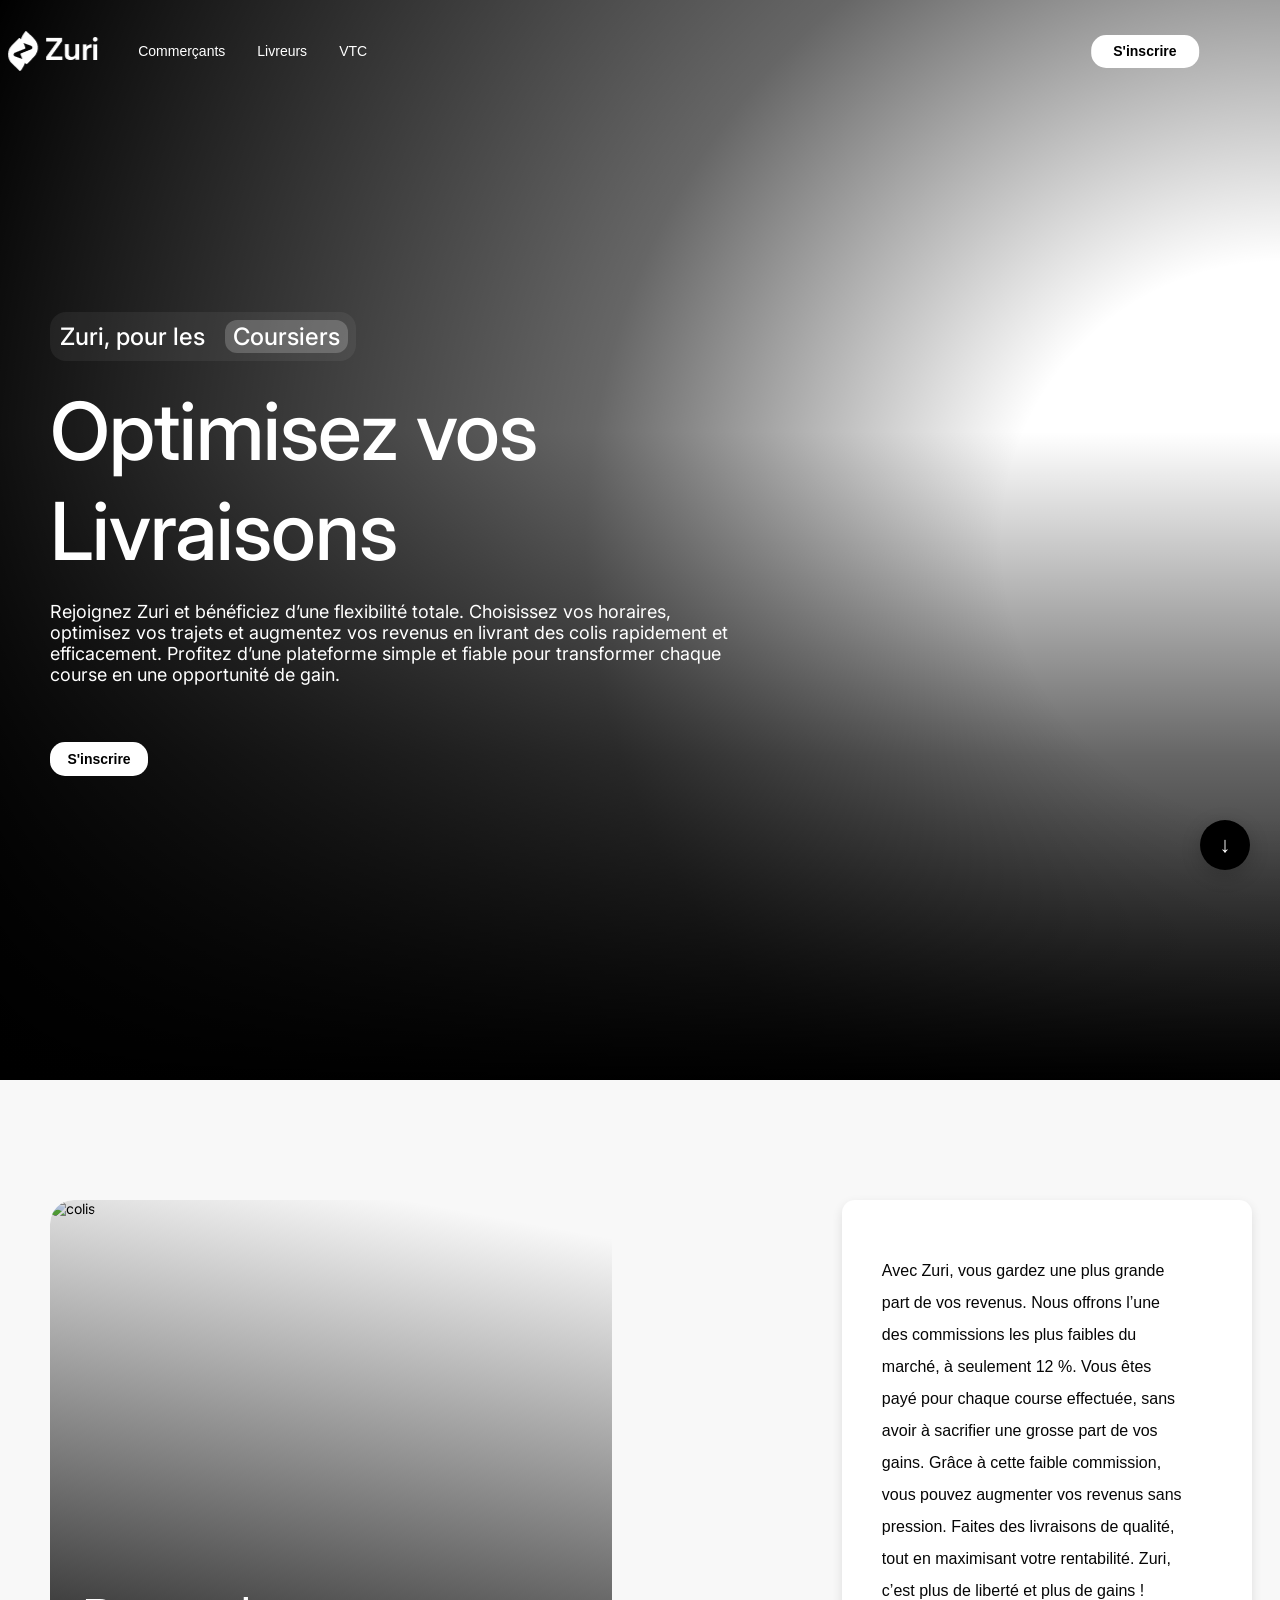
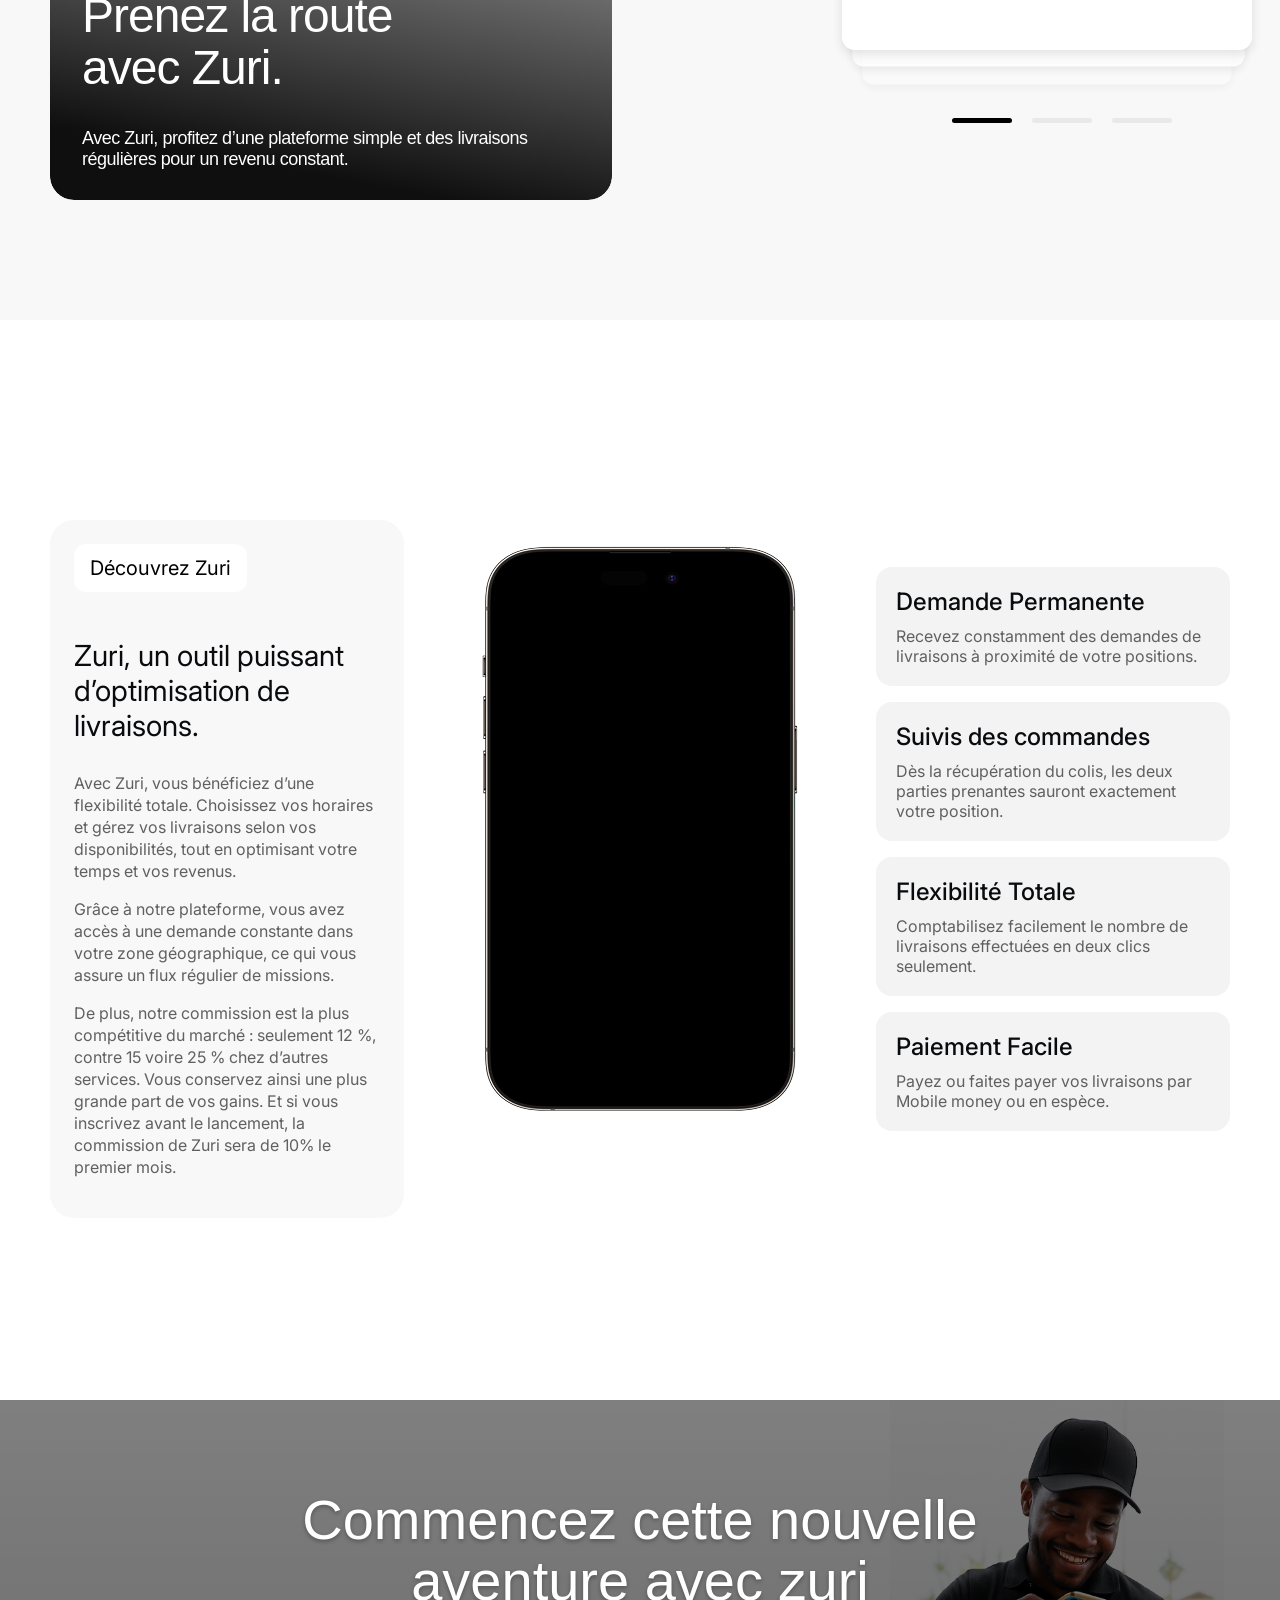
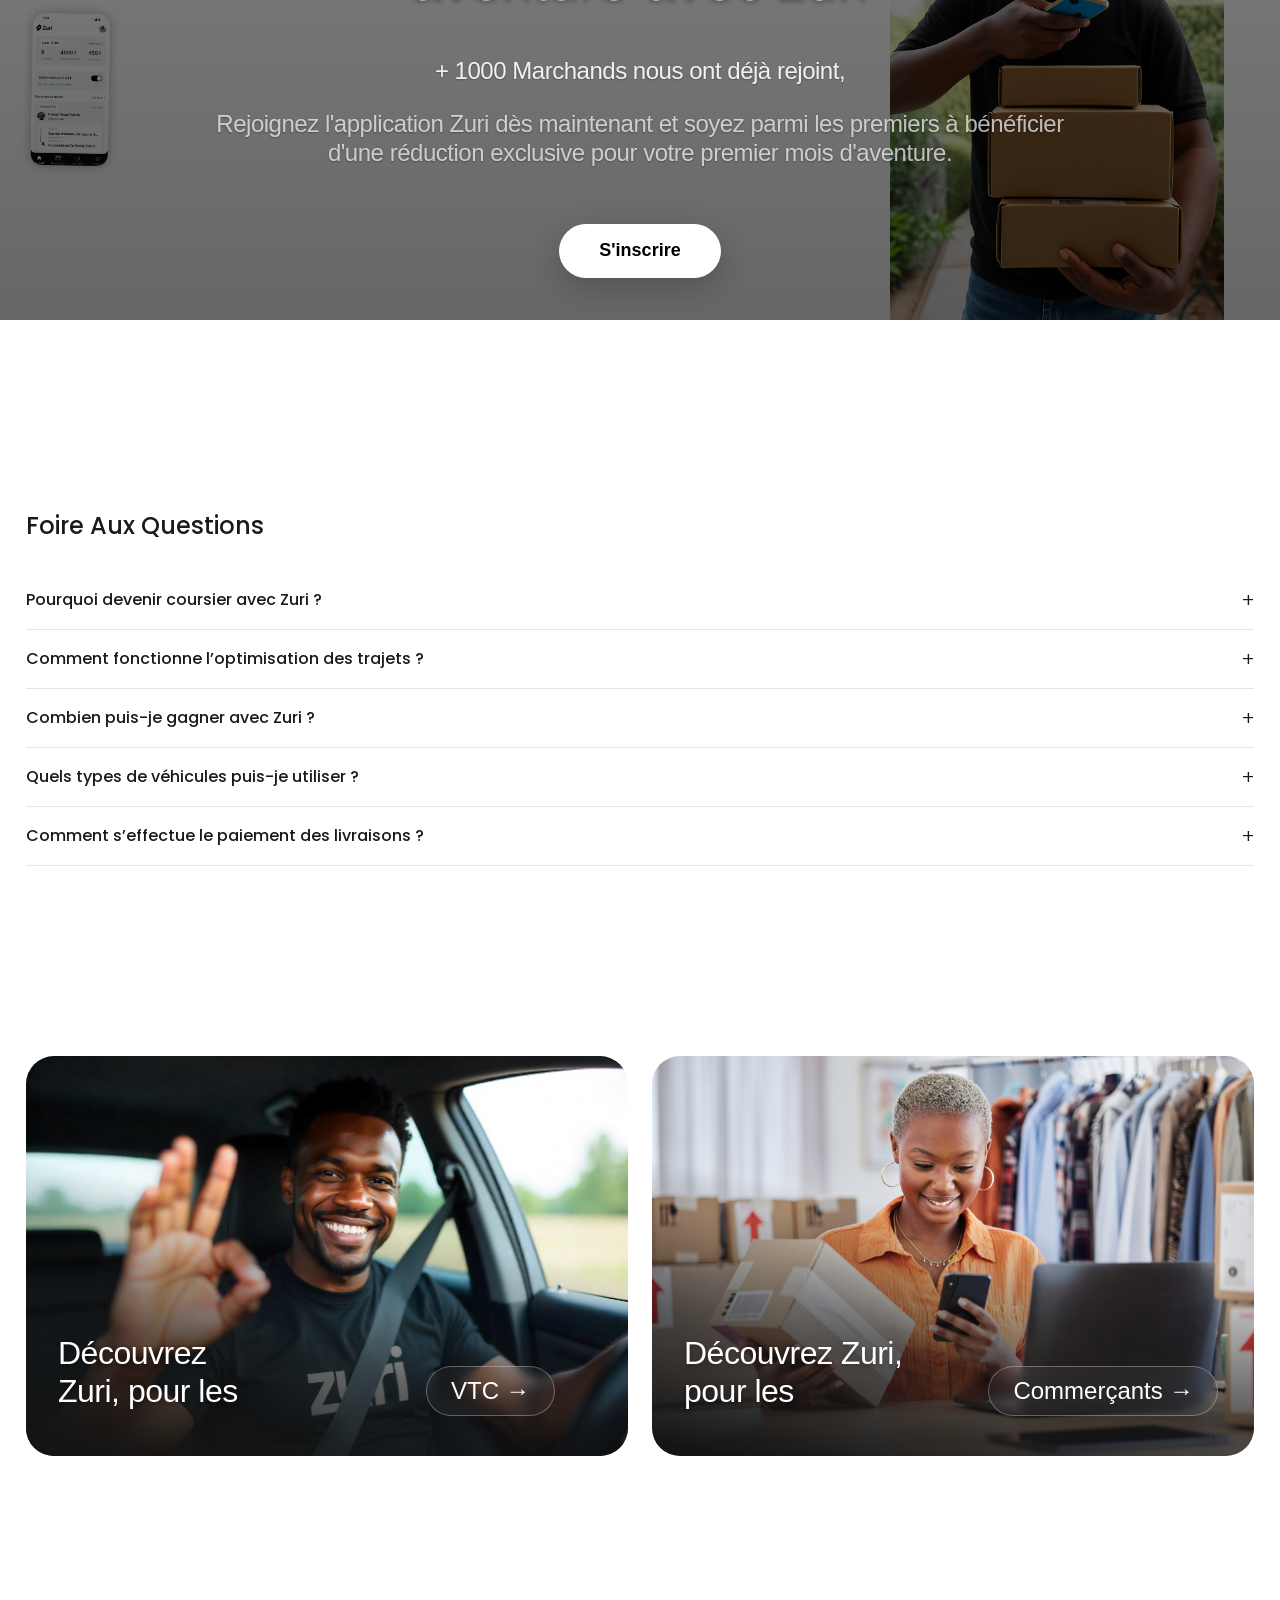
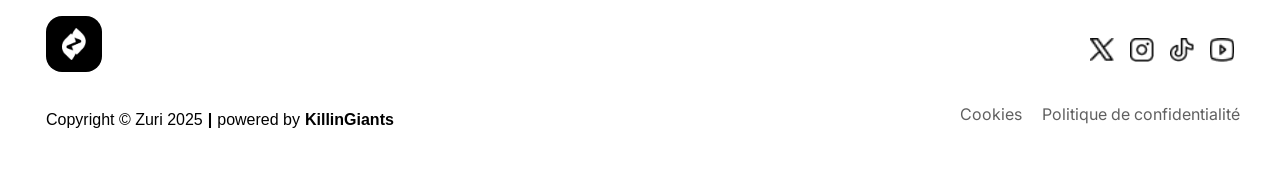
==== commit fab86628: "quatrième envoi" ====
--- a/deliver/index.html
+++ b/deliver/index.html
@@ -4,13 +4,14 @@
     <meta charset="UTF-8">
     <meta name="viewport" content="width=device-width, initial-scale=1.0">
     <title>Livreur</title>
-    <link rel="stylesheet" href="../styles/deliver.css">
+    <link rel="stylesheet" href="/styles/global.css">
     <link rel="stylesheet" href="../styles/header.css">
     <link rel="stylesheet" href="../styles/footer.css">
+    <link rel="stylesheet" href="../styles/deliver.css">
 </head>
 <body>
     <!-- section navbar -->
-    <header class="hero" id="header">
+    <header class="hero header-dark" id="header">
       <div class="hero-overlay"></div>
   
         <nav class="navbar">
@@ -57,7 +58,7 @@
     
           <div class="bloc-overlay"></div>
           <div class="content2">
-            <h3>Prenez la route avec Zuri.</h3>
+            <h2>Prenez la route avec Zuri.</h2>
             <p>Avec Zuri, profitez d’une plateforme simple et des livraisons régulières pour un revenu constant.</p>
           </div>
         </div>
@@ -100,7 +101,7 @@
         </div>
         
         </div>
-      </div>
+
     
   </section>
     
@@ -110,7 +111,7 @@
     
         <div class="bloc-2-left">
           <div class="card">
-            <h4>Découvrez Zuri</h4>
+            <h2>Découvrez Zuri</h2>
             <p class="para1">
               Zuri, un outil puissant d’optimisation de livraisons.
             </p>
@@ -135,13 +136,13 @@
 
           <div class="phone-wrapper">
       
-              <img src="../images/phone.png" class="phone">
+              <img src="../images/phone.png" class="phone" alt="phone">
       
               <div class="phone-screen">
-                  <img src="../images/screen1.png" class="screen-img">
-                  <img src="../images/screen2.png" class="screen-img">
-                  <img src="../images/screen3.jpg" class="screen-img">
-                  <img src="../images/screen4.jpg" class="screen-img">
+                  <img src="../images/screen1.png" class="screen-img" alt="screen1">
+                  <img src="../images/screen2.png" class="screen-img" alt="screen2">>
+                  <img src="../images/screen3.jpg" class="screen-img" alt="screen3">>
+                  <img src="../images/screen4.jpg" class="screen-img" alt="screen4">>
               </div>
       
           </div>
@@ -150,22 +151,22 @@
     
         <div class="bloc-2-right">
           <div class="feature" data-screen="0">
-            <h5>Demande Permanente</h5>
+            <h3>Demande Permanente</h3>
             <p>Recevez constamment des demandes de livraisons à proximité de votre positions.</p>
           </div>
     
           <div class="feature" data-screen="1">
-            <h5>Suivis des commandes</h5>
+            <h3>Suivis des commandes</h3>
             <p>Dès la récupération du colis, les deux parties prenantes sauront exactement votre position.</p>
           </div>
     
           <div class="feature" data-screen="2">
-            <h5>Flexibilité Totale</h5>
+            <h3>Flexibilité Totale</h3>
             <p>Comptabilisez facilement le nombre de livraisons effectuées en deux clics seulement.</p>
           </div>
     
           <div class="feature" data-screen="3">
-            <h5>Paiement Facile</h5>
+            <h3>Paiement Facile</h3>
             <p>Payez ou faites payer vos livraisons  par Mobile money ou en espèce.</p>
           </div>
         </div>
@@ -193,7 +194,7 @@
       <div class="mosaic-overlay"></div>
 
       <div class="mosaic-content">
-          <h1>Commencez cette nouvelle aventure avec zuri</h1>
+          <h2>Commencez cette nouvelle aventure avec zuri</h2>
           <p class="hero-badge">+ 1000 Marchands nous ont déjà rejoint,</p>
           <p class="hero-subtext">
               Rejoignez l'application Zuri dès maintenant et soyez parmi les premiers à 
@@ -275,7 +276,7 @@
         <div class="discover-card discover-vtc">
           <div class="discover-overlay"></div>
             <div class="discover-content">
-            <h3>Découvrez<br> Zuri, pour les</h3>
+            <h2>Découvrez<br> Zuri, pour les</h2>
             <a href="../vtc/" class="neutre">VTC →</a>
           </div>
       </div>
@@ -283,7 +284,7 @@
       <div class="discover-card discover-commercant">
         <div class="discover-overlay"></div>
           <div class="discover-content">
-          <h3>Découvrez Zuri,<br>pour les</h3>
+          <h2>Découvrez Zuri,<br>pour les</h2>
           <a href="../seller/" class="neutre1">Commerçants →</a>
         </div>
       </div>
--- a/styles/global.css
+++ b/styles/global.css
@@ -0,0 +1,58 @@
+@import url('https://fonts.googleapis.com/css2?family=Inter:ital,opsz,wght@0,14..32,100..900;1,14..32,100..900&family=Manrope:wght@200..800&family=Montserrat:ital,wght@0,100..900;1,100..900&family=Poppins:ital,wght@0,100;0,200;0,300;0,400;0,500;0,600;0,700;0,800;0,900;1,100;1,200;1,300;1,400;1,500;1,600;1,700;1,800;1,900&display=swap');
+
+*,
+*::before,
+*::after {
+  box-sizing: border-box;
+}
+
+
+html {
+  font-family: Helvetica, sans-serif;
+  margin: 0;
+  padding: 0;
+  font-size: 16px;
+}
+
+body {
+    font-family: Inter, Helvetica, sans-serif;
+    font-size: 14px;
+    color: black;
+    background-color: white;
+}
+
+a {
+  text-decoration: none;
+  color: black;
+  font-size: 14px;
+  line-height: 1.2;
+  font-weight: 400;
+  font-style: normal;
+  font-family: 'SF Pro Display', sans-serif;
+}
+
+li {
+  display: block;
+}
+
+/* button {
+  display: flex;
+  flex-direction: row;
+  justify-content: center;
+  align-items: center;
+  padding: 8px 24px;
+  gap: 10px;
+    margin: 0 auto;
+    width: 106px;
+    height: 40px;
+    background-color: #FFFFFF;
+    color: black;
+    border-radius: 15px;
+    font-family: inherit;
+    line-height: 1.2;
+    font-size: 14px;
+    font-weight: 600;
+    font-style: normal;
+    mix-blend-mode: difference;
+
+} */
--- a/styles/header.css
+++ b/styles/header.css
@@ -1,266 +1,95 @@
 
-    /* HEADER COMPONENT STYLES */
-.navbar {
-    display: flex;
-    flex-direction: row;
-    justify-content: space-between;
-    align-items: center;
-    padding: 8px;
-    position: absolute;
-    width: 1228px;
-    height: 90px;
-    left: calc(50% - 1228px/2);
-    top: 0px;
-    background: rgba(255, 255, 255, 255);
-    z-index: 1000;
+/* navbar */
+
+header nav{
+  position: absolute;
+  max-width: 1228px;
+  padding: 8px;
+  height: 90px;
+  top: 20px;
+  left: 9%;
+  right: 0;
+  z-index: 3;
+  background-color: #000000;
+  mix-blend-mode: difference;
+  
 }
 
-.menu {
-    display: flex;
-    flex-direction: row;
-    justify-content: space-between;
-    align-items: center;
-    padding: 0px;
-    gap: 32px;
-    margin: 0 auto;
-    width: 1228px;
-    height: 40px;
-    mix-blend-mode: difference;
-    flex: none;
-    order: 0;
-    flex-grow: 0;
+/* HEADER CLAIR */
+
+.header-light .menu ul li a{
+    color: #fff;
+  }
+  
+.header-light .inscription{
+    color: #000000;
+    margin-left: 63%;
+    padding: 15px 54px;
+}
+  
+  /* HEADER SOMBRE */
+  
+.header-dark .menu ul li a{
+    color: #fff;
+}
+  
+.header-dark .inscription{
+    color: black;
+    margin-left: 63%;
+    padding: 15px 54px;
+    
 }
 
-.logo {
-    display: flex;
-    align-items: center;
-    gap: 8px;
-}
+.header-dark nav{
+    mix-blend-mode: normal;
+    background-color: transparent;
+  }
+  
 
-a {
-    text-decoration: none;
+.menu{
+  display: flex;
+  flex-direction: row;
+  justify-content: space-between;
+  align-items: center;
 }
 
 .menu ul {
     display: flex;
     align-items: center;
     gap: 32px;
+  
+  }
+
+.logo{
+  display: flex;
+  align-items: center;
+  gap: 8px;
 }
 
-li {
-    display: block;
+.commerçant, .livreur, .vtc{
+  width: 47px;
+  height: 17px;
+  font-style: normal;
+  font-weight: 400;
+  font-size: 14px;
+  line-height: 17px;
+  
 }
 
-.commerçant, .livreur, .vtc {
-    font-family: 'SF Pro Display', sans-serif;
-    font-style: normal;
-    font-weight: 400;
-    font-size: 14px;
-    line-height: 17px;
-    color: #FFFFFF;
-}
-
-.inscription {
+.inscription{
     display: flex;
     flex-direction: row;
     justify-content: center;
     align-items: center;
-    padding: 8px 24px;
     gap: 10px;
     margin: 0 auto;
     width: 106px;
     height: 33px;
     background: #FFFFFF;
     border-radius: 15px;
-    flex: none;
-    order: 1;
-    flex-grow: 0;
-    text-decoration: none;
-    color: black;
-    font-family: 'SF Pro Display', sans-serif;
     font-style: normal;
     font-weight: 600;
     font-size: 14px;
     line-height: 17px;
-    mix-blend-mode: difference;
-    margin-right: 12px;
+
 }
-
-#header {
-    position: relative;
-    z-index: 1000;
-  }
-  
-  #header .navbar {
-    background: transparent !important;
-    position: absolute !important;
-    top: 0 !important;
-    left: 0 !important;
-    width: 100% !important;
-  }
-  
-  #header .commerçant,
-  #header .livreur,
-  #header .vtc {
-    color: #FFFFFF !important;
-  }
-  
-  #header .inscription {
-    background: #FFFFFF !important;
-    color: #000000 !important;
-    mix-blend-mode: normal !important;
-  }
-  
-  #header .logo img {
-    filter: brightness(0) invert(1); 
-  }
-  
-  
-  #header .logo a:last-child img {
-    filter: none; 
-  }
-  
-  /* Responsive mobile */
-  @media screen and (max-width: 768px) {
-    #header .menu ul {
-        background: #ffffff !important;
-    }
-    
-    #header .menu ul li a {
-        color: #000000 !important;
-    }
-    
-    #header .logo img {
-        filter: none; 
-    }
-  }
-  
-  /* Responsive tablette */
-  @media screen and (min-width: 769px) and (max-width: 1024px) {
-    #header .navbar {
-        background: transparent !important;
-        backdrop-filter: none !important;
-    }
-  }
-
-  
-/* Hamburger menu (mobile) */
-.hamburger {
-    display: none;
-    font-size: 26px;
-    cursor: pointer;
-    color: black;
-    z-index: 6000;
-}
-
-/* Responsive Header */
-@media screen and (max-width: 768px) {
-    .navbar {
-        padding: 10px 5px;
-        height: auto;
-        position: fixed;
-        background: rgba(255, 255, 255, 255);
-        top: 0;
-        left: 0;
-        width: 100%;
-    }
-    
-    .menu {
-        width: 100%;
-        gap: 15px;
-        flex-wrap: wrap;
-        mix-blend-mode: normal;
-    }
-    
-    .menu > ul {
-        order: 3;
-        width: 100%;
-        justify-content: center;
-        gap: 20px;
-        position: fixed;
-        top: 0;
-        left: -100%;
-        width: 80%;
-        max-width: 290px;
-        height: 100vh;
-        background: #ffffff;
-        display: flex;
-        flex-direction: column;
-        padding-top: 60px;
-        transition: 0.35s ease;
-        z-index: 5000;
-        box-shadow: 5px 0 25px rgba(0,0,0,0.08);
-    }
-    
-    .menu ul.active {
-        left: 0;
-    }
-    
-    .menu ul li {
-        padding: 14px 25px;
-        border-bottom: 1px solid #f1f1f1;
-    }
-    
-    .menu ul li a {
-        font-size: 18px;
-        color: #111;
-    }
-    
-    .commerçant, .livreur, .vtc {
-        color: #000;
-    }
-    
-    .hamburger {
-        display: block;
-    }
-    
-    .inscription {
-        margin-left: 14%;
-        order: 2;
-        width: auto;
-        padding: 6px 20px;
-    }
-    
-    .logo img {
-        height: 30px;
-        width: auto;
-        mix-blend-mode: difference;
-    }
-}
-
-@media screen and (min-width: 769px) and (max-width: 1024px) {
-    .navbar {
-        width: 100%;
-        padding: 8px 24px;
-        left: 0;
-        position: fixed;
-        background: rgba(255, 255, 255, 0.95);
-        backdrop-filter: blur(10px);
-        z-index: 1000;
-    }
-    
-    .menu {
-        width: 100%;
-        gap: 24px;
-    }
-    
-    .menu ul {
-        gap: 24px;
-        margin-left: 20px;
-    }
-    
-    .menu ul li a {
-        color: #FFFFFF;
-        font-size: 15px;
-    }
-    
-    .inscription {
-        margin-left: auto;
-        width: auto;
-        padding: 8px 20px;
-        background: #FFFFFF;
-        color: #000000;
-        border-radius: 25px;
-        margin-right: 35px;
-    }
-}
--- a/styles/footer.css
+++ b/styles/footer.css
@@ -131,44 +131,3 @@
     margin-right: 5px;
     font-weight: bold;
 }
-
-/* Responsive Footer */
-@media screen and (max-width: 768px) {
-    .footer-container {
-        flex-direction: column;
-        gap: 30px;
-        align-items: center;
-        text-align: center;
-    }
-    
-    .footer-left {
-        align-items: center;
-    }
-    
-    .footer-right {
-        align-items: center;
-        width: 100%;
-        gap: 20px;
-    }
-    
-    .footer-links {
-        justify-content: center;
-    }
-}
-
-@media screen and (min-width: 769px) and (max-width: 1024px) {
-    .footer-left p {
-        display: flex;
-        flex-wrap: wrap;
-        justify-content: flex-start;
-        line-height: 24px;
-    }
-    
-    .footer-right {
-        gap: 30px;
-    }
-    
-    .footer-links a {
-        font-size: 14px;
-    }
-}
--- a/styles/deliver.css
+++ b/styles/deliver.css
@@ -1,46 +1,66 @@
 
-@import url('https://fonts.googleapis.com/css2?family=Inter:ital,opsz,wght@0,14..32,100..900;1,14..32,100..900&family=Manrope:wght@200..800&family=Montserrat:ital,wght@0,100..900;1,100..900&family=Poppins:ital,wght@0,100;0,200;0,300;0,400;0,500;0,600;0,700;0,800;0,900;1,100;1,200;1,300;1,400;1,500;1,600;1,700;1,800;1,900&display=swap');
-
-/* ===== RESET ===== */
+
+/* ======================================== */
+/* RESET & BASE STYLES                      */
+/* ======================================== */
+
+* {
+    box-sizing: border-box;
+}
+
 body {
     margin: 0;
-    font-family: 'SF Pro Display', sans-serif;
-}
-
-a {
-    text-decoration: none;
-}
-
-/* ===== HEADER/HERO ===== */
+    max-width: 100%;
+    overflow-x: hidden;
+}
+
+
+html {
+    max-width: 100%;
+    overflow-x: hidden;
+}
+
+/* ======================================== */
+/* NAVBAR                                   */
+/* ======================================== */
+
+.navbar {
+    z-index: 1000;
+}
+
+.menu {
+    display: flex;
+    align-items: center;
+}
+
+.logo {
+    display: flex;
+    align-items: center;
+}
+
+.menu ul {
+    list-style: none;
+    display: flex;
+}
+
+/* ======================================== */
+/* HERO SECTION                             */
+/* ======================================== */
+
 .hero {
     position: relative;
     width: 100%;
     height: 1080px;
     overflow: hidden;
-}
-
-.faq-list {
-  list-style: none;
-  padding: 0;
-  margin: 0;
-  width: 100%;
-}
-
-.hero {
-  position: relative;
-  width: 100%;
-  height: 1080px;
-  overflow: hidden;
-
-  background-image: url("../images/deliver_fond1.jpg");
-  background-size: cover;
-  background-position: center;
-  background-repeat: no-repeat;
-  transform: matrix(-1, 0, 0, 1, 0, 0);
+    background-image: url("../images/deliver_fond1.jpg");
+    background-size: cover;
+    background-position: center;
+    background-repeat: no-repeat;
+    transform: matrix(-1, 0, 0, 1, 0, 0);
 }
 
 .hero > * {
-  transform: matrix(-1, 0, 0, 1, 0, 0);
+    transform: matrix(-1, 0, 0, 1, 0, 0);
 }
 
 .hero-overlay {
@@ -53,8 +73,6 @@
     height: 100%;
 }
 
-
-/* ===== CARD DROITE (TEXTE SUR HERO) ===== */
 .cardright {
     position: relative;
     max-width: 1228px;
@@ -110,87 +128,102 @@
     max-width: 706px;
 }
 
-
+.inscription {
+    display: flex;
+    flex-direction: row;
+    justify-content: center;
+    align-items: center;
+    padding: 8px 24px;
+    gap: 10px;
+    margin: 0 auto;
+    width: 106px;
+    height: 33px;
+    background: #FFFFFF;
+    border-radius: 15px;
+    flex: none;
+    order: 1;
+    flex-grow: 0;
+    text-decoration: none;
+    color: black;
+    font-family: 'SF Pro Display', sans-serif;
+    margin-right: 12px;
+    font-style: normal;
+    font-weight: 600;
+    font-size: 14px;
+    line-height: 17px;
+}
 
 .inscription2 {
     background: #FFFFFF;
     border-radius: 15px;
-    padding: 8px 24px;
+    padding: 17px 24px;
     font-weight: 600;
     font-size: 14px;
     color: #000000;
     white-space: nowrap;
-}
-
-.inscription2{
-  top: 420px;
-  position: absolute;
-  display: flex;
-  flex-direction: row;
-  justify-content: center;
-  align-items: center;
-  padding: 8px 24px;
-  gap: 10px;
-  margin: 0 auto;
-  /* margin-left: 61%; */
-  font-family: 'SF Pro Display', sans-serif;
-  width: 58px;
-  height: 17px;
-  font-style: normal;
-  line-height: 17px;
-  
-  }
-
-/* ===== SECTION ACTIVITES ===== */
+    top: 420px;
+    position: absolute;
+    display: flex;
+    flex-direction: row;
+    justify-content: center;
+    align-items: center;
+    gap: 10px;
+    margin: 0 auto;
+    font-family: 'SF Pro Display', sans-serif;
+    width: 98px;
+    height: 17px;
+    font-style: normal;
+    line-height: 17px;
+}
+
+/* ======================================== */
+/* ACTIVITES SECTION                        */
+/* ======================================== */
+
 .activites {
-  background: #F8F8F8;
-  padding: 120px 0;
-  width: 100%;
-  height: auto;
+    background: #F8F8F8;
+    padding: 120px 0;
+    width: 100%;
+    height: auto;
 }
 
 .bloc {
-  max-width: 1228px;
-  margin: 0 auto;
-  padding: 0 24px;
-}
-
-/* ===== BLOC 1 ===== */
+    max-width: 1228px;
+    margin: 0 auto;
+    padding: 0 24px;
+}
+
+/* Bloc 1 */
 .bloc-1 {
-  display: flex;
-  align-items: center;   /* centre verticalement gauche + droite */
-  justify-content: space-between;
-  gap: 120px;
+    display: flex;
+    align-items: center;
+    justify-content: space-between;
+    gap: 120px;
 }
 
 .bloc-1-left {
-  position: relative;
-  width: 600px;
-  height: 600px;
-  border-radius: 24px;
-  overflow: hidden;
+    position: relative;
+    width: 600px;
+    height: 600px;
+    border-radius: 24px;
+    overflow: hidden;
 }
 
 .bloc-img {
-  width: 100%;
-  height: 100%;
-  object-fit: cover;
-  border-radius: 24px;
+    width: 100%;
+    height: 100%;
+    object-fit: cover;
+    border-radius: 24px;
 }
 
 .bloc-overlay {
-  position: absolute;
-  inset: 0;                 /* prend exactement la taille du parent */
-  z-index: 1;
-  pointer-events: none;
-  background: linear-gradient(
-    10.5deg,
-    #0F0F0F 10.52%,
-    rgba(15, 15, 15, 0) 94.59%
-  );
-  border-radius: 24px;
-}
-
+    position: absolute;
+    inset: 0;
+    z-index: 1;
+    pointer-events: none;
+    background: linear-gradient(10.5deg, #0F0F0F 10.52%, rgba(15, 15, 15, 0) 94.59%);
+    border-radius: 24px;
+}
 
 .content2 {
     position: absolute;
@@ -199,297 +232,168 @@
     right: 32px;
     color: white;
     z-index: 2;
-    /* text-align: center; */
-
-
-
-
-  }
-
-.content2 h3{
-  /* Zéro soucis pour faire livrer vos colis. */
-
-
-width: 399px;
-height: 80px;
-/* left: 34px; */
-top: 400px;
-
-font-family: 'SF Pro Display',sans-serif;
-font-style: normal;
-font-weight: 500;
-font-size: 48px;
-line-height: 52px;
-/* ou 108% */
-letter-spacing: -1px;
-
-color: #FFFFFF;
-
-
-}
-
-.content2 p{
-  /* Confiez-nous vos envois et suivez-les en temps réel. Rapide, fiable et sans stress. Inscrivez-vous dès maintenant ! */
-
-position: absolute;
-width: 458px;
-/* height: 42px; */
-/* left: 34px; */
-/* top: 524px; */
-
-font-family: 'SF Pro Display',sans-serif;
-font-style: normal;
-font-weight: 400;
-font-size: 18px;
-line-height: 21px;
-letter-spacing: -0.48px;
-
-color: #FFFFFF;
-
-
-}
-
-.bloc-overlay h3 {
-    margin: 0 0 10px 0;
-    font-size: 24px;
-    
-}
-
-.bloc-overlay p {
-    margin: 0;
+}
+
+.content2 h2 {
+    width: 399px;
+    height: 80px;
+    font-family: 'SF Pro Display', sans-serif;
+    font-style: normal;
+    font-weight: 500;
+    font-size: 48px;
+    line-height: 52px;
+    letter-spacing: -1px;
+    color: #FFFFFF;
+}
+
+.content2 p {
+    position: absolute;
+    width: 458px;
+    font-family: 'SF Pro Display', sans-serif;
+    font-style: normal;
+    font-weight: 400;
+    font-size: 18px;
+    line-height: 21px;
+    letter-spacing: -0.48px;
+    color: #FFFFFF;
+}
+
+/* Slider */
+.bloc-1-right {
+    position: relative;
+    width: 532px;
+    height: 600px;
+    left: 110px;
+}
+
+.slider-container {
+    width: 100%;
+    position: relative;
+}
+
+.card-stack {
+    position: relative;
+    width: 100%;
+    height: 450px;
+    margin-bottom: 30px;
+}
+
+.cardo {
+    position: absolute;
+    width: 100%;
+    height: 100%;
+    border-radius: 24px;
+    background: #FFFFFF;
+    padding: 40px;
+    box-sizing: border-box;
+    transition: all 0.5s ease;
+}
+
+.card-back-2 {
+    z-index: 1;
+    transform: translateY(40px) scale(0.90);
+    opacity: 0.4;
+    width: 410px;
+    height: 468px;
+    background: #FFFFFF;
+    box-shadow: 0px 3.82155px 9.55387px rgba(0, 0, 0, 0.11);
+    border-radius: 11.4646px;
+}
+
+.card-back-1 {
+    z-index: 2;
+    transform: translateY(20px) scale(0.95);
+    opacity: 0.7;
+    width: 413px;
+    height: 458px;
+    background: #FFFFFF;
+    box-shadow: 0px 4.07692px 10.1923px rgba(0, 0, 0, 0.11);
+    border-radius: 12.2308px;
+}
+
+.card-main {
+    z-index: 3;
+    display: flex;
+    width: 410px;
+    height: 450px;
+    background: #FFFFFF;
+    box-shadow: 0px 4.256px 10.64px rgba(0, 0, 0, 0.11);
+    border-radius: 12.768px;
+}
+
+.slide {
+    display: none;
+    animation: fadeIn 0.5s ease;
+}
+
+.slide.active {
+    display: block;
+}
+
+.slide p {
+    font-family: 'SF Pro Display', sans-serif;
+    font-style: normal;
+    font-weight: 400;
     font-size: 16px;
-}
-
-.bloc-1-right {
-  /* width: 520px;
-  display: flex;
-  flex-direction: column;
-  align-items: center; */
-  /* Group 237140 */
-
-position: relative;
-width: 532px;
-height: 600px;
-left: 110px;
-/* top: 140px; */
-
-
-}
-
-.slider-container {
-  width: 100%;
-  position: relative;
-}
-
-.card-stack {
-  position: relative;
-  width: 100%;
-  height: 450px; /* Ajuste selon ton texte */
-  margin-bottom: 30px;
-}
-
-.cardo {
-  position: absolute;
-  width: 100%;
-  height: 100%;
-  border-radius: 24px;
-  background: #FFFFFF;
-  padding: 40px;
-  box-sizing: border-box;
-  transition: all 0.5s ease;
-}
-
-/* Carte du fond (la plus petite) */
-.card-back-2 {
-  z-index: 1;
-  transform: translateY(40px) scale(0.90);
-  opacity: 0.4;
-width: 410px;
-height: 468px;
-
-background: #FFFFFF;
-box-shadow: 0px 3.82155px 9.55387px rgba(0, 0, 0, 0.11);
-border-radius: 11.4646px;
-
-}
-
-/* Carte du milieu */
-.card-back-1 {
-  z-index: 2;
-  transform: translateY(20px) scale(0.95);
-  opacity: 0.7;
-
-width: 413px;
-height: 458px;
-
-background: #FFFFFF;
-box-shadow: 0px 4.07692px 10.1923px rgba(0, 0, 0, 0.11);
-border-radius: 12.2308px;
-
-
-}
-
-/* Carte principale */
-.card-main {
-  z-index: 3;
-  display: flex;
-  /* align-items: center; */
-/* width: 532px;
-height: 532px; */
-width: 410px;
-height: 450px;
-/* min-height: 532px; */
-
-/* M3/white */
-background: #FFFFFF;
-box-shadow: 0px 4.256px 10.64px rgba(0, 0, 0, 0.11);
-border-radius: 12.768px;
-
-
-
-
-
-
-}
-
-.slide p{
-  font-family: 'SF Pro Display',sans-serif;
-font-style: normal;
-font-weight: 400;
-font-size: 25.536px;
-line-height: 32px;
-/* ou 125% */
-display: flex;
-align-items: center;
-
-color: #060606;
-
-
-/* Fini les attentes interminable !  Avec Zuri, chaque commande est livrée en un temps record. Plus besoin d’attendre des heures que le livreur du commerçant soit disponible. Notre réseau de coursiers optimise chaque trajet pour que vos colis vous soient livrés plus vite que jamais. Gagnez du temps, évitez la frustration et profitez d’un service fluide et optimisé. Avec Zuri, l’efficacité devient la norme ! */
-
-width: 300px;
-height: 350px;
-/* ou 125% */
-display: flex;
-align-items: center;
-
-color: #060606;
-
-
-/* À l'intérieur de l'auto layout */
-flex: none;
-order: 0;
-align-self: stretch;
-flex-grow: 0;
-
-}
-
-/* Gestion des slides de texte */
-.slide {
-  display: none;
-  animation: fadeIn 0.5s ease;
-
-  
-}
-
-.slide.active {
-  display: block;
+    line-height: 32px;
+    display: flex;
+    align-items: center;
+    color: #060606;
+    width: 300px;
+    height: 350px;
+    flex: none;
+    order: 0;
+    align-self: stretch;
+    flex-grow: 0;
 }
 
 @keyframes fadeIn {
-  from { opacity: 0; transform: translateY(10px); }
-  to { opacity: 1; transform: translateY(0); }
-}
-
-/* Pagination (Dots) */
+    from { opacity: 0; transform: translateY(10px); }
+    to { opacity: 1; transform: translateY(0); }
+}
+
 .dots {
-  /* display: flex;
-  gap: 12px; */
-
-  /* Frame 680 */
-
-/* Mise en page automatique */
-display: flex;
-flex-direction: row;
-align-items: center;
-padding: 0px;
-gap: 20px;
-
-position: absolute;
-width: 220px;
-/* height: 15px; */
-top: 518px;
-left: 110px;
-
-
+    display: flex;
+    flex-direction: row;
+    align-items: center;
+    padding: 0px;
+    gap: 20px;
+    position: absolute;
+    width: 220px;
+    top: 518px;
+    left: 110px;
 }
 
 .dot {
-  width: 60px;
-  height: 5px;
-  background: #E9E9E9;
-  border-radius: 10px;
-  cursor: pointer;
-  transition: background 0.3s;
+    width: 60px;
+    height: 5px;
+    background: #E9E9E9;
+    border-radius: 10px;
+    cursor: pointer;
+    transition: background 0.3s;
 }
 
 .dot.active {
-  background: #000000;
-}
-
-/* Cartes empilées */
-
-
-/* Conteneur principal */
-.card-wrapper {
-  position: relative;
-  width: 100%;
-  max-width: 520px;
-  height: 420px;
-  
-}
-
-/* Style général des cartes */
-
-/* Carte principale */
-/* ===== RESET CARTES ===== */
-
-/* Texte dans la carte */
-.cardo p {
-  font-size: 16px;
-  line-height: 1.6;
-  color: #333;
-  margin: 0;
-}
-
-
-
-/* ===== BLOC 2 ===== */
+    background: #000000;
+}
+
+/* ======================================== */
+/* BLOC 2 (Téléphone + Features)            */
+/* ======================================== */
+
 .bloc-2-wrapper {
-    /* background: #ffffff; */
-    /* padding: 120px 0; */
-
-    /* Container */
-
-/* Mise en page automatique */
-
-padding: 17px 0px;
-gap: 32px;
-
-/* position: absolute; */
-height: 710px;
-top: 2147px;
-padding: 120px 0;
-
+    padding: 17px 0px;
+    gap: 32px;
+    height: 1000px;
+    top: 2147px;
+    padding: 120px 0;
 }
 
 .bloc-2 {
-
-    display: flex;            
-    justify-content: space-between; 
-    /* align-items: flex-start;   */
+    display: flex;
+    justify-content: space-between;
     align-items: center;
-    gap: 32px;               
+    gap: 32px;
 }
 
 .bloc-2-left {
@@ -501,7 +405,7 @@
     top: 80px;
 }
 
-.bloc-2-left h4 {
+.bloc-2-left h2 {
     background: #FFFFFF;
     border-radius: 12px;
     padding: 12px 16px;
@@ -524,88 +428,63 @@
 }
 
 .bloc-2-center {
-  width: 30%;
-  display: flex;
-  justify-content: center;
-  position: relative;
-  top: 40px;
+    width: 30%;
+    display: flex;
+    justify-content: center;
+    position: relative;
+    top: 40px;
 }
 
 .phone-wrapper {
-  position: relative;
-  display: inline-block;
-}
-
-/* TELEPHONE */
+    position: relative;
+    display: inline-block;
+}
+
 .phone {
-  display: block;
-  max-height: 600px;
-  width: auto;
-
-  position: relative;   /* CRITIQUE */
-  z-index: 10;
-}
-
-/* ECRAN */
+    display: block;
+    max-height: 600px;
+    width: auto;
+    position: relative;
+    z-index: 10;
+}
+
 .phone-screen {
-
-  position: absolute;
-
-  top: 14px;
-  left: 15px;
-
-  width: 293px;
-  height: 540px;
-
-  background: #000;
-
-  border-radius: 32px;
-
-  z-index: 5;
-
-  overflow: hidden;
-}
-
+    position: absolute;
+    top: 14px;
+    left: 15px;
+    width: 293px;
+    height: 540px;
+    background: #000;
+    border-radius: 32px;
+    z-index: 5;
+    overflow: hidden;
+}
 
 .screen-img {
-
-  position: absolute;
-
-  width: 100%;
-  height: 100%;
-
-  object-fit: cover;
-
-  opacity: 0;
-
-  transition: opacity 0.4s ease;
+    position: absolute;
+    width: 100%;
+    height: 100%;
+    object-fit: cover;
+    opacity: 0;
+    transition: opacity 0.4s ease;
 }
 
 .screen-img.active {
-  opacity: 1;
-}
-
-
-.feature {
-
-  cursor: pointer;
-
-  transition: all 0.3s ease;
-}
-
-.feature:hover {
-
-  transform: translateX(10px);
-
-  
-  color: #000;
-
-  background: rgba(255, 255, 255, 0.25);
-  border-color: rgba(255, 255, 255, 0.5);
-}
-
-.feature:hover p {
-  color: #ddd;
+    opacity: 1;
+}
+
+.screen2 {
+    position: absolute;
+    width: 70px;
+    height: 138px;
+    background: url(../images/fond_phone.png);
+    background-size: cover;
+    border-radius: 10px;
+    top: 218px;
+    left: 34px;
+    transform: rotate(1deg);
+    z-index: 1;
+    box-shadow: 0 0 10px rgba(0,0,0,0.3);
 }
 
 .bloc-2-right {
@@ -621,9 +500,22 @@
     background: #f3f3f3;
     padding: 20px;
     border-radius: 16px;
-}
-
-.feature h5 {
+    cursor: pointer;
+    transition: all 0.3s ease;
+}
+
+.feature:hover {
+    transform: translateX(10px);
+    color: #000;
+    background: rgba(255, 255, 255, 0.25);
+    border-color: rgba(255, 255, 255, 0.5);
+}
+
+.feature:hover p {
+    color: #ddd;
+}
+
+.feature h3 {
     font-size: 24px;
     font-weight: 500;
     color: #090B0E;
@@ -636,64 +528,9 @@
     margin: 0;
 }
 
-
-
-/* ===== RESPONSIVE ===== */
-@media (max-width: 1024px) {
-    .bloc {
-        flex-direction: column;
-    }
-    
-    .bloc-1-left, .bloc-1-right,
-    .bloc-2-left, .bloc-2-center, .bloc-2-right {
-        width: 100%;
-    }
-    
-    .badgecontent h2 {
-        font-size: 60px;
-        line-height: 70px;
-    }
-    
-    .cardright {
-        flex-direction: column;
-        align-items: flex-start;
-        top: 200px;
-    }
-    
-    .content {
-        width: 100%;
-    }
-}
-
-@media (max-width: 768px) {
-    .nav-links {
-        display: none; /* Pour simplifier, mais en vrai tu ferais un menu burger */
-    }
-    
-    .badgecontent h2 {
-        font-size: 40px;
-        line-height: 50px;
-    }
-    
-    .hero {
-        height: 800px;
-    }
-}
-
-
-
-
-
-
-
-
-
-
-
-
-
-/* --- SECTION HERO-MOSAIC --- */
-
+/* ======================================== */
+/* HERO MOSAIC                               */
+/* ======================================== */
 
 .hero-mosaic {
     width: 100%;
@@ -701,163 +538,64 @@
     position: relative;
     overflow: hidden;
     margin: 80px 0;
-  }
-  
-  .mosaic-container {
+}
+
+.mosaic-container {
     position: relative;
     width: 100%;
     height: 100%;
-  }
-
-  .mosaic-item {
+}
+
+.mosaic-grid {
+    display: grid;
+    grid-template-columns: 0.2fr 0.6fr 0.8fr 0.6fr 0.1fr;
+    width: 100%;
+    height: 100%;
+    gap: 0;
+}
+
+.mosaic-item {
     width: 100%;
     height: 100%;
     background-size: cover;
     background-repeat: no-repeat;
-  }
-  
-  .item1 {
+}
+
+.item1 {
     background-image: url("../images/img1.jpg");
     background-position: 80% center;
     transform: scale(1.1);
-  }
-  
-  .item2 {
+}
+
+.item2 {
     background-image: url("../images/img2.jpg");
     background-position: 40% center;
     transform: scaleX(-1) scale(1.0);
-  }
-  
-  .item3 {
+}
+
+.item3 {
     background-image: url("../images/img3.jpg");
     background-position: 80% center;
-  }
-  
-  .item4 {
+}
+
+.item4 {
     background-image: url("../images/img4.png");
     background-position: 40% center;
-  }
-  
-  .item5 {
+}
+
+.item5 {
     background-image: url("../images/img5.jpg");
     background-position: 60% center;
-  }
-  
-  .mosaic-grid {
-    display: grid;
-    /* Layout exact comme dans Figma : proportions variées */
-    grid-template-columns: 0.2fr 0.6fr 0.8fr 0.6fr 0.1fr;
-    width: 100%;
-    height: 100%;
-    gap: 0;
-  }
-  
-  .mosaic-grid img {
-    width: 100%;
-    height: 100%;
-    object-fit: cover;
-    display: block;
-  }
-  
-  /* Ajustements individuels pour chaque image - comme dans Figma */
-  
-  /* Image 1 - conducteur scooter */
-  .mosaic-grid img:nth-child(1) {
-    /* object-position: 75% center; Décale vers la gauche pour voir le visage */
-  
-    object-position: 80% center;
-    transform: scale(1.1);
-  
-  }
-  
-  .mosaic-overlay-img {
-   /* Ellipse 697 */
-  
-  /* position: absolute;
-  width: 6.65px;
-  height: 15.48px;
-  
-  right: 19px;
-  bottom: 216px;
-  
-  background: linear-gradient(178.83deg, #FFFFFF 1.2%, #FC9266 89.75%);
-  
-  opacity: 0.88;
-  z-index: 1;
-  border-radius: 50% 0% 0% 50%; */
-  
-      
-  
-     
-  
-  }
-
-
-
-  .screen2 {
-    position: absolute;
-    /* width: 82px;  
-    height: 170px;  */
-    width: 70px;  
-    height: 138px;
-    background: url(../images/fond_phone.png);
-    background-size: cover;
-    border-radius: 10px; /* Coins arrondis comme un écran de téléphone */
-    /* Position à ajuster précisément sur le téléphone */
-    /* top: 246px;    
-    left: 25px;    */
-    top: 218px;    
-    left: 34px; 
-    /* Si besoin de rotation */
-    transform: rotate(1deg);    
-    z-index: 1;
-    box-shadow: 0 0 10px rgba(0,0,0,0.3);
-    
-
-   
-
-    /* transform: rotate(0.2deg); */
-  }
-  
-  /* Image 2 - livreur avec casque */
-  .mosaic-grid img:nth-child(2) {
-    object-position: 40% center; /* Centre sur le livreur */
-    transform: scaleX(-1) scale(1.0);
-    /* transform: scale(1.2); */
-  
-    
-  }
-  
-  /* Image 3 - deux livreurs */
-  .mosaic-grid img:nth-child(3) {
-    object-position: 80% center; /* Cadre sur les deux personnes */
-  }
-  
-  /* Image 4 - livreur qui court */
-  .mosaic-grid img:nth-child(4) {
-    object-position: 40% center; /* Montre l'action */
-  }
-  
-  /* Image 5 - livreur de dos */
-  .mosaic-grid img:nth-child(5) {
-    object-position: 60% center; /* Cadre sur le livreur */
-    /* transform: scale(1.2); */
-  }
-  
-  /* Overlay plus subtil */
-  .mosaic-overlay {
+}
+
+.mosaic-overlay {
     position: absolute;
     inset: 0;
-    background: linear-gradient(
-      to bottom,
-      rgba(0, 0, 0, 0.5) 0%,
-      rgba(0, 0, 0, 0.6) 100%
-    );
+    background: linear-gradient(to bottom, rgba(0, 0, 0, 0.5) 0%, rgba(0, 0, 0, 0.6) 100%);
     z-index: 1;
-  }
-  
-  /* Contenu centré */
-  .mosaic-content {
+}
+
+.mosaic-content {
     position: absolute;
     inset: 0;
     z-index: 2;
@@ -868,9 +606,9 @@
     text-align: center;
     color: #FFFFFF;
     padding: 0 20px;
-  }
-  
-  .mosaic-content h1 {
+}
+
+.mosaic-content h2 {
     font-family: 'SF Pro Display', sans-serif;
     font-size: 56px;
     font-weight: 500;
@@ -878,65 +616,43 @@
     line-height: 1.1;
     margin-bottom: 20px;
     text-shadow: 0 2px 4px rgba(0, 0, 0, 0.3);
-  }
-  
-  .hero-badge {
+}
+
+.hero-badge {
     font-size: 20px;
     margin-bottom: 0px;
     opacity: 0.9;
     text-shadow: 0 1px 2px rgba(0, 0, 0, 0.3);
-  
-    /* + 1000 Marchands nous ont déjà rejoint, */
-  
-  /* position: absolute; */
-  width: 484px;
-  height: 29px;
-  top: 254px;
-  
-  font-family: 'SF Pro Display', sans-serif;
-  font-style: normal;
-  font-weight: 400;
-  font-size: 24px;
-  line-height: 29px;
-  /* identique à la hauteur de la zone de texte */
-  text-align: center;
-  letter-spacing: -0.48px;
-  
-  color: #FFFFFF;
-  
-  
-  }
-  
-  .hero-subtext {
+    width: 484px;
+    height: 29px;
+    font-family: 'SF Pro Display', sans-serif;
+    font-style: normal;
+    font-weight: 400;
+    font-size: 24px;
+    line-height: 29px;
+    text-align: center;
+    letter-spacing: -0.48px;
+    color: #FFFFFF;
+}
+
+.hero-subtext {
     font-size: 18px;
-    /* max-width: 700px; */
-    /* line-height: 1.4; */
     color: rgba(255, 255, 255, 0.9);
     margin-bottom: 40px;
     text-shadow: 0 1px 2px rgba(0, 0, 0, 0.3);
-  
-  
-    /* Rejoignez l’application Zuri dès maintenant et soyez parmi les premiers à bénéficiez d'une réduction exclusive pour votre premier mois d'aventure. */
-  
-  /* position: absolute; */
-  width: 890px;
-  height: 75px;
-  top: 293px;
-  
-  font-family: 'SF Pro Display', sans-serif;
-  font-style: normal;
-  font-weight: 400;
-  font-size: 24px;
-  line-height: 29px;
-  text-align: center;
-  letter-spacing: -0.48px;
-  
-  color: rgba(255, 255, 255, 0.7);
-  
-  
-  }
-  
-  .cta-button {
+    width: 890px;
+    height: 75px;
+    font-family: 'SF Pro Display', sans-serif;
+    font-style: normal;
+    font-weight: 400;
+    font-size: 24px;
+    line-height: 29px;
+    text-align: center;
+    letter-spacing: -0.48px;
+    color: rgba(255, 255, 255, 0.7);
+}
+
+.cta-button {
     background: #FFFFFF;
     color: #000;
     padding: 16px 40px;
@@ -947,23 +663,23 @@
     box-shadow: 0px 10px 30px rgba(0, 0, 0, 0.2);
     transition: transform 0.3s ease;
     font-family: 'SF Pro Display', sans-serif;
-  }
-  
-  .cta-button:hover {
+}
+
+.cta-button:hover {
     transform: scale(1.05);
-  }
-    
-  
-    /* faq */
-  
-  /* FAQ avec réponses interactives */
-  .faq {
+}
+
+/* ======================================== */
+/* FAQ SECTION                               */
+/* ======================================== */
+
+.faq {
     width: 1228px;
     margin: 120px auto;
     margin-top: 190px;
-  }
-  
-  .faq h2 {
+}
+
+.faq h2 {
     font-family: 'Poppins', sans-serif;
     font-style: normal;
     font-weight: 500;
@@ -971,14 +687,21 @@
     line-height: 31px;
     color: #1A1A1A;
     margin-bottom: 30px;
-  }
-  
-  .faq-item {
+}
+
+.faq-list {
+    list-style: none;
+    padding: 0;
+    margin: 0;
+    width: 100%;
+}
+
+.faq-item {
     border-bottom: 1px solid #e5e5e5;
     cursor: pointer;
-  }
-  
-  .faq-question {
+}
+
+.faq-question {
     padding: 18px 0;
     font-family: 'Poppins', sans-serif;
     font-style: normal;
@@ -990,37 +713,37 @@
     justify-content: space-between;
     align-items: center;
     transition: all 0.3s ease;
-  }
-  
-  .faq-question:hover {
+}
+
+.faq-question:hover {
     color: #000000;
     padding-left: 5px;
-  }
-  
-  .faq-icon {
+}
+
+.faq-icon {
     font-size: 20px;
     font-weight: 300;
     transition: transform 0.3s ease;
-  }
-  
-  .faq-item.active .faq-icon {
+}
+
+.faq-item.active .faq-icon {
     transform: rotate(45deg);
-  }
-  
-  .faq-reponse {
+}
+
+.faq-reponse {
     max-height: 0;
     overflow: hidden;
     transition: max-height 0.4s ease-out, padding 0.3s ease;
     background-color: #f9f9f9;
     border-radius: 0 0 12px 12px;
-  }
-  
-  .faq-item.active .faq-reponse {
-    max-height: 200px; /* Ajustez selon la longueur de vos réponses */
+}
+
+.faq-item.active .faq-reponse {
+    max-height: 200px;
     padding: 0 20px 20px 20px;
-  }
-  
-  .faq-reponse p {
+}
+
+.faq-reponse p {
     font-family: 'SF Pro Display', sans-serif;
     font-style: normal;
     font-weight: 400;
@@ -1028,126 +751,95 @@
     line-height: 1.6;
     color: #555;
     margin: 0;
-  }
-  
-  
-  /* discover - corrigé */
-  
-  .discover {
+}
+
+/* ======================================== */
+/* DISCOVER SECTION                          */
+/* ======================================== */
+
+.discover {
     width: 1228px;
     margin: 120px auto;
     margin-top: 190px;
-  }
-  
-  .discover-container {
+}
+
+.discover-container {
     display: flex;
     gap: 24px;
-    height: 400px; /* Hauteur fixe comme dans Figma */
-  }
-  
-  .discover-card {
+    height: 400px;
+}
+
+.discover-card {
     flex: 1;
-    border-radius: 28px; /* Coins plus arrondis comme dans l'image */
+    border-radius: 28px;
     overflow: hidden;
     position: relative;
-    background-color: #000; /* Fallback */
-  }
-  
-  /* Conteneurs d'images */
-  #imagecommercant,
-  #imagelivreur,
-  #imagevtc {
-    width: 100%;
-    height: 100%;
-    position: relative;
-  }
-
-  .discover-card {
+    background-color: #000;
     background-size: cover;
     background-repeat: no-repeat;
     background-position: center;
-  }
-
-  .discover-vtc {
+    transition: all 0.3s ease;
+}
+
+.discover-card:hover {
+    transform: translateY(-5px);
+    box-shadow: 0 20px 40px rgba(0, 0, 0, 0.2);
+}
+
+.discover-vtc {
     background-image: url("../images/vtc.jpg");
     background-position: center 20%;
-  }
-  
-  .discover-commercant {
+}
+
+.discover-commercant {
     background-image: url("../images/commercant.jpg");
     background-position: 40% center;
-  }
-  
- 
-  
-  
-  
-  .discover-card img {
+}
+
+.discover-card img {
     width: 100%;
     height: 100%;
     object-fit: cover;
     transition: transform 0.5s ease;
-  }
-  
-  /* Effet de zoom au survol */
-  .discover-card:hover img {
+}
+
+.discover-card:hover img {
     transform: scale(1.05);
-  }
-  
-  /* Overlay plus sophistiqué - dégradé du bas vers le haut */
-  .discover-overlay {
+}
+
+.discover-overlay {
     position: absolute;
     inset: 0;
     z-index: 1;
-    pointer-events: none; /* Permet de cliquer à travers */
-  
-  
-    /* Rectangle 3467561 */
-  /* width: 410px; */
-  width: 100%;
-  height: 429px;
-  left: -1px;
-  top: 0px;
-  
-  /* background: linear-gradient(190.23deg, rgba(0, 0, 0, 0) 7.07%, rgba(20, 20, 20, 0.65) 52.12%, #141414 92.36%); */
-  background: linear-gradient(190.98deg, rgba(0, 0, 0, 0) 40.15%, rgba(20, 20, 20, 0.65) 67.47%, #141414 91.88%);
-  
-  }
-  
-  /* Contenu textuel */
-  .discover-content {
+    pointer-events: none;
+    width: 100%;
+    height: 429px;
+    background: linear-gradient(190.98deg, rgba(0, 0, 0, 0) 40.15%, rgba(20, 20, 20, 0.65) 67.47%, #141414 91.88%);
+}
+
+.discover-content {
     position: absolute;
     bottom: 40px;
     left: 32px;
     right: 32px;
     color: white;
     z-index: 2;
-  
     display: flex;
- 
-
-
-
-  }
-  
-  .discover-content h3 {
+}
+
+.discover-content h2 {
     font-family: 'SF Pro Display', sans-serif;
     font-style: normal;
     font-weight: 500;
-    font-size: 32px; 
+    font-size: 32px;
     line-height: 1.2;
     letter-spacing: -0.5px;
     margin-bottom: 0px;
     color: #FFFFFF;
     text-shadow: 0 2px 4px rgba(0, 0, 0, 0.3);
-  
-  
-
-
-    
-  }
-  
-  .neutre1{
+}
+
+.neutre, .neutre1 {
     display: inline-block;
     font-family: 'SF Pro Display', sans-serif;
     font-style: normal;
@@ -1159,750 +851,75 @@
     padding: 12px 24px;
     background: rgba(255, 255, 255, 0.05);
     border: 1px solid rgba(255, 255, 255, 0.3);
-    border-radius: 40px; 
+    border-radius: 40px;
     backdrop-filter: blur(5px);
     transition: all 0.3s ease;
-    margin-left: 16%;
-    /* margin-left: 35%; */
-
     align-self: flex-start;
     margin-top: 59px;
-
-
-
-  }
-
-  .neutre{
-    display: inline-block;
-    font-family: 'SF Pro Display', sans-serif;
-    font-style: normal;
-    font-weight: 500;
-    font-size: 24px;
-    line-height: 1;
-    color: #FFFFFF;
-    text-decoration: none;
-    padding: 12px 24px;
-    background: rgba(255, 255, 255, 0.05);
-    border: 1px solid rgba(255, 255, 255, 0.3);
-    border-radius: 40px; 
-    backdrop-filter: blur(5px);
-    transition: all 0.3s ease;
+}
+
+.neutre {
     margin-left: 35%;
-
-    align-self: flex-start;
-    margin-top: 59px;
-  }
-  
-  .discover-content a:hover {
+}
+
+.neutre1 {
+    margin-left: 16%;
+}
+
+.discover-content a:hover {
     background: rgba(255, 255, 255, 0.25);
     border-color: rgba(255, 255, 255, 0.5);
     transform: translateY(-2px);
-  }
-  
-  /* Styles spécifiques pour chaque image (optionnel) */
-  #imagecommercant img {
-    /* object-position: center */
-    object-position: 40% center;
-  }
-  
-  #imagelivreur img {
-    /* object-position: center 40%;
-     */
-     object-position: 90% center;
-  }
-  
-  #imagevtc img {
-    object-position: center 20%;
-  }
-  
-   
-  
-  
-  /* Pour un effet "glassmorphisme" sur les badges (si présents dans Figma) */
-  .discover-badge {
-    position: absolute;
-    top: 20px;
-    left: 20px;
-    background: rgba(255, 255, 255, 0.15);
-    backdrop-filter: blur(10px);
-    padding: 6px 12px;
-    border-radius: 30px;
+}
+
+
+
+/* ======================================== */
+/* SCROLL BUTTON                             */
+/* ======================================== */
+
+#scrollBtn {
+    position: fixed;
+    bottom: 30px;
+    right: 30px;
+    width: 50px;
+    height: 50px;
+    border-radius: 50%;
+    border: none;
+    background: black;
     color: white;
-    font-size: 14px;
-    z-index: 2;
-    border: 1px solid rgba(255, 255, 255, 0.2);
-  }
-  
-  /* Animation au survol plus fluide */
-  .discover-card {
+    font-size: 22px;
+    cursor: pointer;
+    z-index: 999;
+    box-shadow: 0 5px 20px rgba(0,0,0,0.2);
     transition: all 0.3s ease;
-  }
-  
-  .discover-card:hover {
-    transform: translateY(-5px);
-    box-shadow: 0 20px 40px rgba(0, 0, 0, 0.2);
-  }
-  
-
-
-
-    #scrollBtn {
-      position: fixed;
-      bottom: 30px;
-      right: 30px;
-      width: 50px;
-      height: 50px;
-      border-radius: 50%;
-      border: none;
-      background: black;
-      color: white;
-      font-size: 22px;
-      cursor: pointer;
-      z-index: 999;
-      box-shadow: 0 5px 20px rgba(0,0,0,0.2);
-      transition: all 0.3s ease;
-    }
-    
-    #scrollBtn:hover {
-      transform: scale(1.1);
-    }
-
-
-
-
-
-
-
-
-
-
-
-
-
-
-
-
-
-
-
-
-
-
-
-
-
-
-
-
-
-
-       /* ===== RESPONSIVE MOBILE (ajouté sans toucher au PC) ===== */
-   @media screen and (max-width: 768px) {
-    /* Navbar mobile */
-    .navbar {
-        padding: 10px 16px;
-        height: auto;
-        position: fixed;
-        /* background: white; */
-        background: rgba(255, 255, 255, 255);
-        top: 0;
-        left: 0;
-        width: 100%;
-    }
-    .menu {
-        width: 100%;
-        gap: 15px;
-        flex-wrap: wrap;
-        mix-blend-mode: difference;
-
-    }
-    .logo img { 
-      height: 30px; 
-      width: auto; 
-    
-    }
-    /* ul {
-        order: 3;
-        width: 100%;
-        justify-content: center;
-        gap: 20px;
-        height: auto;
-    } */
-
-    .menu > ul {
-      order: 3;
-      width: 100%;
-      justify-content: center;
-      gap: 20px;
-  }
-
-    .commerçant, .livreur, .vtc { color: #000; } /* lisibilité sur fond blanc */
-    .inscription {
-        margin-left: 14%;
-        order: 2;
-        width: auto;
-        padding: 6px 20px;
-    }
-
-    
-
-    /* Activités */
-    .activites {
-        width: 100%;
-        flex-direction: column;
-        margin: 40px auto;
-        gap: 16px;
-        padding: 0 16px;
-        margin-top: 120px;
-    }
-    
-    .card {
-        width: 100%;
-        height: 500px;
-        background-size: cover;
-    }
-    .content {
-        width: 100%;
-        /* height: auto; */
-        height:65%;
-        padding: 30px 20px;
-    }
-    .badge {
-        width: auto;
-        font-size: 18px;
-        height: auto;
-        padding: 6px 12px;
-    }
-    #marchand, #livreur {
-        font-size: 18px;
-        width: auto;
-        height: auto;
-    }
-    .badgecontent {
-        width: 100%;
-        height: auto;
-    }
-    .content h2 {
-        width: 100%;
-        height: auto;
-        font-size: 36px;
-        line-height: 42px;
-    }
-    .content p {
-        width: 100%;
-        height: auto;
-        font-size: 16px;
-        line-height: 22px;
-    }
-
-    /* Experience */
-    .experience {
-        width: 100%;
-        margin: 60px auto;
-        padding: 0 16px;
-    }
-    .experience-container {
-        flex-direction: column;
-        gap: 40px;
-    }
-    .experience-left h2 {
-        font-size: 32px;
-        line-height: 40px;
-    }
-    .feature h4 { font-size: 20px; }
-    .feature p { font-size: 16px; }
-    
-
-   
-
-    /* FAQ */
-    .faq {
-        width: 100%;
-        margin: 60px auto;
-        margin-top: 80px;
-        padding: 0 16px;
-    }
-
-    /* Discover */
-    .discover {
-        width: 100%;
-        margin: 60px auto;
-        margin-top: 80px;
-        padding: 0 16px;
-    }
-    .discover-container {
-      flex-direction: column;
-      gap: 16px;
-      height: auto;
-    }
-  
-    .discover-card {
-      height: 250px; /* taille contrôlée */
-      border-radius: 24px;
-    }
-  
-    .discover-card img {
-      object-fit: cover;
-    }
-  
-    /* Overlay corrigé */
-    .discover-overlay {
-      width: 100%;
-      height: 100%;
-      background: linear-gradient(
-        180deg,
-        rgba(0,0,0,0) 20%,
-        rgba(0,0,0,0.6) 60%,
-        rgba(0,0,0,0.9) 100%
-      );
-    }
-  
-    .discover-content h3 {
-      font-size: 22px;
-    }
-  
-    .discover-content a {
-      font-size: 16px;
-      padding: 8px 18px;
-    }
-
-    /* Footer */
-    .footer-container {
-        flex-direction: column;
-        gap: 30px;
-        align-items: center;
-        text-align: center;
-    }
-    .footer-left { align-items: center; }
-    .footer-right {
-        align-items: center;
-        width: 100%;
-        gap: 20px;
-    }
-    .footer-links { justify-content: center; }
-}
-
-/* Très petits écrans */
-@media screen and (max-width: 480px) {
-    .content h2 { font-size: 28px; line-height: 34px; }
-    .badge { font-size: 16px; }
-    .mosaic-content h1 { font-size: 28px; }
-    .hero-subtext { font-size: 14px; }
-    .discover-content h3 { font-size: 24px; }
-    .discover-content a { font-size: 18px; }
-}
-
-/* CORRECTION URGENTE POUR MOBILE - Images de fond des activités */
-@media screen and (max-width: 768px) {
-  /* Correction pour les cartes activités */
-  .card.left {
-      background-image: url('images/marchand.jpg') !important;
-      background-size: cover !important;
-      background-position: center !important;
-      display: block !important;
-  }
-  
-  .card.right {
-      background-image: url('images/marchand.jpg') !important;
-      background-size: cover !important;
-      background-position: center !important;
-      display: block !important;
-  }
-  
-  /* Correction pour les logos */
-  .logo img[src="images/Vector.png"],
-  .logo img[src="images/zuri_name.png"] {
-      display: inline-block !important;
-      visibility: visible !important;
-      opacity: 1 !important;
-  }
-  
-  /* Force l'affichage des conteneurs */
-  .card {
-      opacity: 1 !important;
-      min-height: 400px !important;
-  }
-}
-
-/* CORRECTION COMPLÈTE POUR MOBILE */
-@media screen and (max-width: 768px) {
-  
-
-  
-  /* Alternative : si "content" ne marche pas, décommentez ceci :
-  .logo a img[src="images/zuri_name.png"] {
-      src: url('images/zuri_name.png') !important;
-  }
-  */
-  
-  /* 2. CORRECTION DE LA CARTE ACTIVITÉS (une seule image coupée) */
-  .activites .card {
-      background-image: url('images/marchand.jpg') !important;
-      background-size: 200% auto !important; /* Garde le même effet de coupure */
-      background-repeat: no-repeat !important;
-      height: 400px !important;
-        
-        background-position: center 80%; /* descend l’image */
-  }
-  
-  .activites .card.left {
-      /* background-position: left bottom !important; */
-      background-position: left 55% !important;
-  }
-  
-  .activites .card.right {
-      background-position: right 55% !important;
-  }
-  
-  
-  
-  /* 4. Correction des images dans la grille mosaic */
-  .mosaic-grid img {
-      src: attr(src) !important; 
-  }
-}
-
-
-
-
-/* BOUTON HAMBURGER (créé en JS) */
+}
+
+#scrollBtn:hover {
+    transform: scale(1.1);
+}
+
+/* ======================================== */
+/* MOBILE MENU OFFCANVAS                     */
+/* ======================================== */
+
 .hamburger {
-  display: none;
-  font-size: 26px;
-  cursor: pointer;
-  color: white;
-}
-
-/* MENU MOBILE */
-@media screen and (max-width: 768px) {
-
-  .menu {
-    position: relative;
-  }
-
-
-
-  
-
-  .menu ul li {
-    padding: 15px 20px;
-    border-bottom: 1px solid #eee;
-    text-align: left;
-  }
-
-  .menu ul li a {
-    color: black;
-    font-size: 16px;
-  }
-
- 
-
-  .hamburger {
-    display: block;
-  }
-
-  /* centre le logo sur mobile */
-  .menu {
-    display: flex;
-    align-items: center;
-    justify-content: space-between;
-  }
-
-  .logo {
-    /* margin: 0 auto; */
-  }
-
-  /* agrandir le logo */
-  .logo img:first-child {
-    /* width: 28px; */
-    height: 30px;
-    
-  }
-
-  .logo img:last-child {
-    /* height: 22px; */
-    height: 22px;
-    
-  }
-}
-
-
-/* NAVBAR AU-DESSUS DE TOUT */
-.navbar {
-  z-index: 1000;
-}
-
-/* MENU MOBILE AU-DESSUS DES CARTES */
-@media screen and (max-width: 768px) {
-
-  .menu ul {
-    z-index: 999;
-  }
-
-  /* Optionnel mais recommandé */
-  .activites,
-  .card {
-    position: relative;
-    z-index: 1;
-  }
-
-
- 
-}
-
-
-
-
-
-
-@media screen and (max-width: 768px) {
-  
-  .phone-wrapper {
-    position: relative;
-    width: 280px; /* Largeur fixe du téléphone */
-    margin: 0 auto;
-  }
-  
-  .screen {
-    position: absolute;
-    width: 249px;  /* Largeur de l'écran */
-    height: 485px; /* Hauteur de l'écran */
-    background: #242424;
-    border-radius: 30px;
-    top: 13px;     /* Position verticale */
-    left: 15px;    /* Position horizontale */
-    z-index: 1;
-  }
-}
-
-
-
-
-
-/* MENU MOBILE OFFCANVAS */
-@media screen and (max-width: 768px) {
-
-
-
-
-
-    /* HERO MOSAIC */
-    @media screen and (max-width: 768px) {
-
-      .hero-mosaic {
-        height: 300px;
-      }
-    
-      .mosaic-content {
-        padding: 0 16px;
-        gap: 8px; /* espace contrôlé entre les éléments */
-        margin-top: 50px;
-      }
-    
-      .mosaic-content h1 {
-        font-size: 22px;
-        margin: 0;
-        line-height: 1.2;
-      }
-    
-      .hero-badge {
-        font-size: 12px;
-        margin: 0;
-        line-height: 16px;
-      }
-    
-      .hero-subtext {
-        font-size: 13px;
-        margin: 0;
-        line-height: 18px;
-        width: 100%;
-      }
-    
-      .cta-button {
-        /* margin: 10px 0 0 0;  */
-        padding: 8px 18px;
-        font-size: 12px;
-      }
-    
-
-
-      
-    }
-
-
-
-    @media screen and (max-width: 768px) {
-
-
-      .mosaic-grid {
-        grid-template-columns: 0.4fr 0.8fr 0.8fr 0.6fr 0.2fr;
-      }
-
-      .mosaic-grid img:nth-child(1) {
-        object-position: 80% center; /* gauche/droite */
-        /* transform: scaleX(1.1); */
-
-      }
-    
-      .mosaic-grid img:nth-child(2) {
-        /* object-position: 30% center; */
-      }
-    
-      .mosaic-grid img:nth-child(3) {
-        /* object-position: center top;  */
-      }
-    
-      .mosaic-grid img:nth-child(4) {
-        object-position: center 70%;
-      }
-    
-      .mosaic-grid img:nth-child(5) {
-        object-position: 60% center;
-      }
-    
-    }
-
-
-
-@media screen and (max-width: 768px) {
-  
-  html, body {
-    max-width: 100%;
-    overflow-x: hidden;
-  }
-
-  * {
-    box-sizing: border-box;
-  }
-
-}
-
-.inscription{
-  display: flex;
-  flex-direction: row;
-  justify-content: center;
-  align-items: center;
-  padding: 8px 24px;
-  gap: 10px;
-  margin: 0 auto;
-  width: 106px;
-  height: 33px;
-  background: #FFFFFF;
-  border-radius: 15px;
-  flex: none;
-  order: 1;
-  flex-grow: 0;
-  text-decoration: none;
-  /* margin-left: 53%; */
-  color: black;
-  font-family: 'SF Pro Display', sans-serif;
-  margin-right: 12px;
-
-
-
-  /* S’inscrire */
-
-/* width: 58px;
-height: 17px; */
-
-font-style: normal;
-font-weight: 600;
-font-size: 14px;
-line-height: 17px;
-/* identique à la hauteur de la zone de texte */
-
-color: #000000;
-
-
-}
-
-
-
-}
-
-
-
-
-
-
-
-
-
-
-
-
-
-
-
-/* ============================= */
-/* MOBILE MENU OFFCANVAS CLEAN  */
-/* ============================= */
-
-@media screen and (max-width: 768px) {
-
-  /* Empêche scroll horizontal */
-  html, body {
-    overflow-x: hidden;
-  }
-
-  /* Cache menu normal */
-  .menu ul {
-    position: fixed;
-    top: 0;
-    left: -100%;
-    width: 85%;
-    max-width: 320px;
-    height: 100vh;
-    background: #ffffff;
-    display: flex;
-    flex-direction: column;
-    padding-top: 60px;
-    transition: 0.35s ease;
-    z-index: 5000;
-    box-shadow: 5px 0 25px rgba(0,0,0,0.08);
-  }
-
-  /* Quand actif */
-  .menu ul.active {
-    left: 0;
-  }
-
-  /* Liens */
-  .menu ul li {
-    padding: 14px 25px;
-    border-bottom: 1px solid #f1f1f1;
-  }
-
-  .menu ul li a {
-    font-size: 18px;
-    color: #111;
-  }
-
-  .menu ul {
-    justify-content: flex-start;  /* important */
-    align-items: flex-start;      /* important */
-}
-
-  /* Hamburger */
-  .hamburger {
-    display: block;
+    display: none;
     font-size: 26px;
     cursor: pointer;
-    color: black;
+    color: white;
     z-index: 6000;
-  }
-
-  /* Bouton fermer */
-  .close-btn {
+}
+
+.close-btn {
     position: absolute;
     top: 25px;
     right: 25px;
     font-size: 26px;
     cursor: pointer;
-  }
-
-  /* Overlay sombre derrière */
-  .menu-overlay {
+}
+
+.menu-overlay {
     position: fixed;
     inset: 0;
     background: rgba(0,0,0,0.4);
@@ -1910,520 +927,799 @@
     pointer-events: none;
     transition: 0.3s ease;
     z-index: 4000;
-  }
-
-  .menu-overlay.active {
+}
+
+.menu-overlay.active {
     opacity: 1;
     pointer-events: auto;
-  }
-
-
-  .menu ul {
-    height: 100vh;      /* force la bonne hauteur */
-    gap: 0;             /* enlève espace horizontal */
-  }
-
-
-  ul {
-    height: auto;   /* remplace le height:17px */
-  }
-
-}
-
-
+}
+
+/* ======================================== */
+/* RESPONSIVE: MOBILE (max-width: 768px)     */
+/* ======================================== */
 
 @media screen and (max-width: 768px) {
-
-  .screen2 {
-    position: absolute;
-
-    width: 100%;
-    height: 32%;
-
-    top: 44%;
-    left: 7%;
-
-    background: url(images/fond_phone.png);
-    background-size: cover;
-    background-position: center;
-
-    border-radius: 8px;
-    z-index: 3;
-
-    box-shadow: 0 0 8px rgba(0,0,0,0.25);
-  }
-
-}
-
-
-
-
-
-
-
-
-
-
-
-
-
-
-
-/* ===== RESPONSIVE TABLETTE (768px - 1024px) ===== */
+    
+    /* Layout général */
+    html, body {
+        max-width: 100%;
+        overflow-x: hidden;
+    }
+
+    * {
+        box-sizing: border-box;
+    }
+
+    /* Navbar mobile */
+    .navbar {
+        padding: 10px 16px;
+        height: auto;
+        position: fixed;
+        background: rgba(255, 255, 255, 255);
+        top: 0;
+        left: 0;
+        width: 100%;
+    }
+
+    .menu {
+        width: 100%;
+        gap: 15px;
+        flex-wrap: wrap;
+        mix-blend-mode: difference;
+        position: relative;
+        display: flex;
+        align-items: center;
+        justify-content: space-between;
+    }
+
+    .logo img { 
+        height: 30px; 
+        width: auto; 
+    }
+
+    .menu > ul {
+        position: fixed;
+        top: 0;
+        left: -100%;
+        width: 85%;
+        max-width: 320px;
+        height: 100vh;
+        background: #ffffff;
+        display: flex;
+        flex-direction: column;
+        padding-top: 60px;
+        transition: 0.35s ease;
+        z-index: 5000;
+        box-shadow: 5px 0 25px rgba(0,0,0,0.08);
+        order: 3;
+        width: 100%;
+        justify-content: flex-start;
+        align-items: flex-start;
+        gap: 0;
+    }
+
+    .menu ul.active {
+        left: 0;
+    }
+
+    .menu ul li {
+        padding: 14px 25px;
+        border-bottom: 1px solid #f1f1f1;
+        width: 100%;
+    }
+
+    .menu ul li a {
+        font-size: 18px;
+        color: #111;
+    }
+
+    .commerçant, .livreur, .vtc { 
+        color: #000; 
+    }
+
+    .inscription {
+        margin-left: 14%;
+        order: 2;
+        width: auto;
+        padding: 6px 20px;
+    }
+
+    .hamburger {
+        display: block;
+    }
+
+    /* Activités */
+    .activites {
+        width: 100%;
+        flex-direction: column;
+        margin: 40px auto;
+        gap: 16px;
+        padding: 0 16px;
+        margin-top: 120px;
+    }
+    
+    .card {
+        width: 100%;
+        height: 500px;
+        background-size: cover;
+        opacity: 1 !important;
+        min-height: 400px !important;
+    }
+    
+    .content {
+        width: 100%;
+        height: 65%;
+        padding: 30px 20px;
+    }
+    
+    .badge {
+        width: auto;
+        font-size: 18px;
+        height: auto;
+        padding: 6px 12px;
+    }
+    
+    #marchand, #livreur {
+        font-size: 18px;
+        width: auto;
+        height: auto;
+    }
+    
+    .badgecontent {
+        width: 100%;
+        height: auto;
+    }
+    
+    .content h2 {
+        width: 100%;
+        height: auto;
+        font-size: 36px;
+        line-height: 42px;
+    }
+    
+    .content p {
+        width: 100%;
+        height: auto;
+        font-size: 16px;
+        line-height: 22px;
+    }
+
+    /* Cartes activités */
+    .activites .card {
+        background-image: url('images/marchand.jpg') !important;
+        background-size: 200% auto !important;
+        background-repeat: no-repeat !important;
+        height: 400px !important;
+        background-position: center 80%;
+    }
+    
+    .activites .card.left {
+        background-position: left 55% !important;
+    }
+    
+    .activites .card.right {
+        background-position: right 55% !important;
+    }
+
+    /* Phone section */
+    .phone-wrapper {
+        position: relative;
+        width: 280px;
+        margin: 0 auto;
+    }
+    
+    .screen {
+        position: absolute;
+        width: 249px;
+        height: 485px;
+        background: #242424;
+        border-radius: 30px;
+        top: 13px;
+        left: 15px;
+        z-index: 1;
+    }
+
+    .screen2 {
+        position: absolute;
+        width: 100%;
+        height: 32%;
+        top: 44%;
+        left: 7%;
+        background: url(images/fond_phone.png);
+        background-size: cover;
+        background-position: center;
+        border-radius: 8px;
+        z-index: 3;
+        box-shadow: 0 0 8px rgba(0,0,0,0.25);
+    }
+
+    /* Experience */
+    .experience {
+        width: 100%;
+        margin: 60px auto;
+        padding: 0 16px;
+    }
+    
+    .experience-container {
+        flex-direction: column;
+        gap: 40px;
+    }
+    
+    .experience-left h2 {
+        font-size: 32px;
+        line-height: 40px;
+    }
+    
+    .feature h4 { 
+        font-size: 20px; 
+    }
+    
+    .feature p { 
+        font-size: 16px; 
+    }
+
+    /* Hero Mosaic */
+    .hero-mosaic {
+        height: 300px;
+    }
+    
+    .mosaic-grid {
+        grid-template-columns: 0.4fr 0.8fr 0.8fr 0.6fr 0.2fr;
+    }
+
+    .mosaic-grid img:nth-child(1) {
+        object-position: 80% center;
+    }
+    
+    .mosaic-grid img:nth-child(4) {
+        object-position: center 70%;
+    }
+    
+    .mosaic-grid img:nth-child(5) {
+        object-position: 60% center;
+    }
+    
+    .mosaic-content {
+        padding: 0 16px;
+        gap: 8px;
+        margin-top: 50px;
+    }
+    
+    .mosaic-content h1 {
+        font-size: 22px;
+        margin: 0;
+        line-height: 1.2;
+    }
+    
+    .hero-badge {
+        font-size: 12px;
+        margin: 0;
+        line-height: 16px;
+        width: auto;
+    }
+    
+    .hero-subtext {
+        font-size: 13px;
+        margin: 0;
+        line-height: 18px;
+        width: 100%;
+        height: auto;
+    }
+    
+    .cta-button {
+        padding: 8px 18px;
+        font-size: 12px;
+    }
+
+    /* FAQ */
+    .faq {
+        width: 100%;
+        margin: 60px auto;
+        margin-top: 80px;
+        padding: 0 16px;
+    }
+
+    /* Discover */
+    .discover {
+        width: 100%;
+        margin: 60px auto;
+        margin-top: 80px;
+        padding: 0 16px;
+    }
+    
+    .discover-container {
+        flex-direction: column;
+        gap: 16px;
+        height: auto;
+    }
+    
+    .discover-card {
+        height: 250px;
+        border-radius: 24px;
+    }
+    
+    .discover-card img {
+        object-fit: cover;
+    }
+    
+    .discover-overlay {
+        width: 100%;
+        height: 100%;
+        background: linear-gradient(180deg, rgba(0,0,0,0) 20%, rgba(0,0,0,0.6) 60%, rgba(0,0,0,0.9) 100%);
+    }
+    
+    .discover-content h3 {
+        font-size: 22px;
+    }
+    
+    .discover-content a {
+        font-size: 16px;
+        padding: 8px 18px;
+    }
+
+    /* Footer */
+    .footer-container {
+        flex-direction: column;
+        gap: 30px;
+        align-items: center;
+        text-align: center;
+    }
+    
+    .footer-left { 
+        align-items: center; 
+    }
+    
+    .footer-right {
+        align-items: center;
+        width: 100%;
+        gap: 20px;
+    }
+    
+    .footer-links { 
+        justify-content: center; 
+    }
+}
+
+/* ======================================== */
+/* RESPONSIVE: TRÈS PETITS ÉCRANS (max-width: 480px) */
+/* ======================================== */
+
+@media screen and (max-width: 480px) {
+    .content h2 { 
+        font-size: 28px; 
+        line-height: 34px; 
+    }
+    
+    .badge { 
+        font-size: 16px; 
+    }
+    
+    .mosaic-content h1 { 
+        font-size: 28px; 
+    }
+    
+    .hero-subtext { 
+        font-size: 14px; 
+    }
+    
+    .discover-content h3 { 
+        font-size: 24px; 
+    }
+    
+    .discover-content a { 
+        font-size: 18px; 
+    }
+}
+
+/* ======================================== */
+/* RESPONSIVE: TABLETTE (769px - 1024px)     */
+/* ======================================== */
+
 @media screen and (min-width: 769px) and (max-width: 1024px) {
     
-  /* Layout général */
-  body {
-      overflow-x: hidden;
-  }
-
-  /* NAVBAR TABLETTE */
-  .navbar {
-      width: 100%;
-      padding: 8px 24px;
-      left: 0;
-      position: fixed;
-      background: rgba(255, 255, 255, 0.95);
-      backdrop-filter: blur(10px);
-      z-index: 1000;
-  }
-
-  .menu {
-      width: 100%;
-      gap: 24px;
-  }
-
-  .logo img {
-      height: 35px;
-  }
-
-  .logo img:last-child {
-      height: 25px;
-  }
-
-  .menu ul {
-      gap: 24px;
-      margin-left: 20px;
-  }
-
-  .menu ul li a {
-      color: #000000;
-      font-size: 15px;
-  }
-
-  .inscription {
-      margin-left: auto;
-      margin-right: 0;
-      width: auto;
-      padding: 8px 20px;
-      background: #000000;
-      color: #FFFFFF;
-      border-radius: 25px;
-  }
-
-  /* ACTIVITES TABLETTE */
-  .activites {
-      width: 90%;
-      margin: 140px auto 80px;
-      gap: 20px;
-  }
-
-  .card {
-      height: 600px;
-      background-size: 200% auto;
-  }
-
-  .content {
-      width: 100%;
-      height: auto;
-      padding: 30px 24px;
-  }
-
-  .badge {
-      width: auto;
-      font-size: 20px;
-      padding: 6px 12px;
-  }
-
-  #marchand, #livreur {
-      font-size: 20px;
-      width: auto;
-      padding: 2px 12px;
-  }
-
-  .content h2 {
-      width: 100%;
-      font-size: 42px;
-      line-height: 48px;
-  }
-
-  .content p {
-      width: 90%;
-      font-size: 17px;
-      line-height: 24px;
-  }
-
-  /* EXPERIENCE TABLETTE */
-  .experience {
-      width: 90%;
-      margin: 80px auto;
-  }
-
-  .experience-container {
-      gap: 40px;
-  }
-
-  .experience-left h2 {
-      font-size: 36px;
-      line-height: 44px;
-      margin-bottom: 30px;
-  }
-
-  .feature {
-      padding: 22px;
-  }
-
-  .feature h4 {
-      font-size: 22px;
-  }
-
-  .feature p {
-      font-size: 16px;
-  }
-
-  /* Téléphone dans section expérience */
-  .phone-wrapper {
-      width: 280px;
-  }
-
-  .screen {
-      top: 12px;
-      left: 14px;
-      right: 16px;
-      bottom: 15px;
-      border-radius: 25px;
-  }
-
-  .screen2 {
-      width: 70px;
-      height: 140px;
-      top: 210px;
-      left: 22px;
-  }
-
-  /* HERO MOSAIC TABLETTE */
-  .hero-mosaic {
-      height: 450px;
-      margin: 60px 0;
-  }
-
-  .mosaic-grid {
-      grid-template-columns: 0.3fr 0.7fr 0.9fr 0.7fr 0.2fr;
-  }
-
-  .mosaic-content h1 {
-      font-size: 42px;
-      max-width: 700px;
-  }
-
-  .hero-badge {
-      font-size: 20px;
-      width: auto;
-  }
-
-  .hero-subtext {
-      font-size: 18px;
-      width: 80%;
-      max-width: 700px;
-      height: auto;
-      margin: 15px auto;
-  }
-
-  .cta-button {
-      padding: 14px 35px;
-      font-size: 16px;
-  }
-
-  /* FAQ TABLETTE */
-  .faq {
-      width: 90%;
-      margin: 80px auto;
-      margin-top: 100px;
-  }
-
-  .faq h2 {
-      font-size: 28px;
-      margin-bottom: 40px;
-  }
-
-  .faq-question {
-      font-size: 18px;
-      padding: 20px 0;
-  }
-
-  .faq-reponse p {
-      font-size: 16px;
-  }
-
-  /* DISCOVER TABLETTE */
-  .discover {
-      width: 90%;
-      margin: 80px auto;
-      margin-top: 100px;
-  }
-
-  .discover-container {
-      height: 350px;
-      gap: 20px;
-  }
-
-  .discover-content h3 {
-      font-size: 28px;
-      margin-bottom: 15px;
-  }
-
-  .discover-content a {
-      font-size: 20px;
-      padding: 10px 22px;
-  }
-
-  .discover-overlay {
-      width: 100%;
-      background: linear-gradient(180deg, rgba(0,0,0,0) 10%, rgba(0,0,0,0.7) 60%, #141414 90%);
-  }
-
-  /* FOOTER TABLETTE */
-  .footer {
-      padding: 30px 0;
-  }
-
-  .footer-container {
-      width: 90%;
-      padding: 0;
-  }
-
-  .footer-left p {
-      font-size: 14px;
-  }
-
-  .footer-right {
-      gap: 30px;
-  }
-
-  .footer-links a {
-      font-size: 14px;
-  }
-
-  /* SCROLL BUTTON */
-  #scrollBtn {
-      width: 45px;
-      height: 45px;
-      font-size: 20px;
-      bottom: 25px;
-      right: 25px;
-  }
-}
-
-/* ===== TABLETTE MODE PAYSAGE (1024px spécifique) ===== */
+    /* Layout général */
+    body {
+        overflow-x: hidden;
+    }
+
+    /* Navbar tablette */
+    .navbar {
+        width: 100%;
+        padding: 8px 24px;
+        left: 0;
+        position: fixed;
+        background: rgba(255, 255, 255, 0.95);
+        backdrop-filter: blur(10px);
+        z-index: 1000;
+    }
+
+    .menu {
+        width: 100%;
+        gap: 24px;
+    }
+
+    .logo img {
+        height: 35px;
+    }
+
+    .logo img:last-child {
+        height: 25px;
+    }
+
+    .menu ul {
+        position: relative;
+        left: 0;
+        width: auto;
+        height: auto;
+        background: transparent;
+        padding-top: 0;
+        flex-direction: row;
+        box-shadow: none;
+        transition: none;
+        gap: 24px;
+        margin-left: 20px;
+    }
+
+    .menu ul li {
+        padding: 0;
+        border-bottom: none;
+    }
+
+    .menu ul li a {
+        color: #000000;
+        font-size: 15px;
+    }
+
+    .inscription {
+        margin-left: auto;
+        margin-right: 0;
+        width: auto;
+        padding: 8px 20px;
+        background: #000000;
+        color: #FFFFFF;
+        border-radius: 25px;
+    }
+
+    .hamburger, .close-btn, .menu-overlay {
+        display: none !important;
+    }
+
+    /* Activités tablette */
+    .activites {
+        width: 90%;
+        margin: 140px auto 80px;
+        gap: 20px;
+    }
+
+    .card {
+        height: 600px;
+        background-size: 200% auto;
+    }
+
+    .card.left {
+        background-position-x: left;
+        background-size: 200% auto;
+    }
+
+    .card.right {
+        background-position-x: right;
+        background-size: 200% auto;
+    }
+
+    .content {
+        width: 100%;
+        height: auto;
+        padding: 30px 24px;
+    }
+
+    .badge {
+        width: auto;
+        font-size: 20px;
+        padding: 6px 12px;
+    }
+
+    #marchand, #livreur {
+        font-size: 20px;
+        width: auto;
+        padding: 2px 12px;
+    }
+
+    .content h2 {
+        width: 100%;
+        font-size: 42px;
+        line-height: 48px;
+    }
+
+    .content p {
+        width: 90%;
+        font-size: 17px;
+        line-height: 24px;
+    }
+
+    /* Experience tablette */
+    .experience {
+        width: 90%;
+        margin: 80px auto;
+    }
+
+    .experience-container {
+        gap: 40px;
+    }
+
+    .experience-left h2 {
+        font-size: 36px;
+        line-height: 44px;
+        margin-bottom: 30px;
+    }
+
+    .feature {
+        padding: 22px;
+    }
+
+    .feature h4 {
+        font-size: 22px;
+    }
+
+    .feature p {
+        font-size: 16px;
+    }
+
+    .experience-right {
+        align-items: center;
+    }
+
+    .phone-wrapper {
+        width: 280px;
+        margin: 0 auto;
+    }
+
+    .screen {
+        background: #242424;
+    }
+
+    .screen2 {
+        width: 70px;
+        height: 140px;
+        top: 210px;
+        left: 22px;
+    }
+
+    /* Hero Mosaic tablette */
+    .hero-mosaic {
+        height: 450px;
+        margin: 60px 0;
+    }
+
+    .mosaic-grid {
+        grid-template-columns: 0.3fr 0.7fr 0.9fr 0.7fr 0.2fr;
+    }
+
+    .mosaic-grid img:nth-child(1) {
+        object-position: 75% center;
+    }
+
+    .mosaic-grid img:nth-child(2) {
+        object-position: 45% center;
+    }
+
+    .mosaic-grid img:nth-child(3) {
+        object-position: 75% center;
+    }
+
+    .mosaic-grid img:nth-child(4) {
+        object-position: 45% center;
+    }
+
+    .mosaic-grid img:nth-child(5) {
+        object-position: 65% center;
+    }
+
+    .mosaic-content {
+        padding: 0 40px;
+        gap: 15px;
+    }
+
+    .mosaic-content h1 {
+        font-size: 42px;
+        max-width: 700px;
+        margin-bottom: 10px;
+    }
+
+    .hero-badge {
+        font-size: 20px;
+        width: auto;
+        margin-bottom: 5px;
+    }
+
+    .hero-subtext {
+        font-size: 18px;
+        width: 80%;
+        max-width: 700px;
+        height: auto;
+        margin: 15px auto 25px;
+    }
+
+    .cta-button {
+        padding: 14px 35px;
+        font-size: 16px;
+    }
+
+    /* FAQ tablette */
+    .faq {
+        width: 90%;
+        margin: 80px auto;
+        margin-top: 100px;
+    }
+
+    .faq h2 {
+        font-size: 28px;
+        margin-bottom: 40px;
+    }
+
+    .faq-question {
+        font-size: 18px;
+        padding: 20px 0;
+    }
+
+    .faq-reponse p {
+        font-size: 16px;
+    }
+
+    /* Discover tablette */
+    .discover {
+        width: 90%;
+        margin: 80px auto;
+        margin-top: 100px;
+    }
+
+    .discover-container {
+        height: 350px;
+        gap: 20px;
+    }
+
+    .discover-content h3 {
+        font-size: 28px;
+        margin-bottom: 15px;
+    }
+
+    .discover-content a {
+        font-size: 20px;
+        padding: 10px 22px;
+    }
+
+    .discover-overlay {
+        width: 100%;
+        background: linear-gradient(180deg, rgba(0,0,0,0) 10%, rgba(0,0,0,0.7) 60%, #141414 90%);
+    }
+
+    /* Footer tablette */
+    .footer {
+        padding: 30px 0;
+    }
+
+    .footer-container {
+        width: 90%;
+        padding: 0;
+    }
+
+    .footer-left {
+        gap: 15px;
+    }
+
+    .footer-left p {
+        display: flex;
+        flex-wrap: wrap;
+        justify-content: flex-start;
+        line-height: 24px;
+        font-size: 14px;
+    }
+
+    .copy {
+        margin: 0 5px;
+    }
+
+    .footer-right {
+        gap: 30px;
+    }
+
+    .footer-links a {
+        font-size: 14px;
+    }
+
+    /* Scroll button */
+    #scrollBtn {
+        width: 45px;
+        height: 45px;
+        font-size: 20px;
+        bottom: 25px;
+        right: 25px;
+    }
+}
+
+/* ======================================== */
+/* RESPONSIVE: TABLETTE PAYSAGE (1024px - 1180px) */
+/* ======================================== */
+
 @media screen and (min-width: 1024px) and (max-width: 1180px) {
-  
-  .navbar {
-      width: 100%;
-      left: 0;
-      padding: 8px 30px;
-  }
-
-  .menu {
-      width: 100%;
-  }
-
-  .inscription {
-      margin-left: auto;
-  }
-
-  .activites, 
-  .experience, 
-  .faq, 
-  .discover {
-      width: 95%;
-  }
-
-  .content h2 {
-      font-size: 44px;
-  }
-
-  .mosaic-content h1 {
-      font-size: 48px;
-  }
-
-  .hero-subtext {
-      width: 70%;
-  }
-}
-
-/* ===== TABLETTE PETIT FORMAT (768px - 850px) ===== */
+    
+    .navbar {
+        width: 100%;
+        left: 0;
+        padding: 8px 30px;
+    }
+
+    .menu {
+        width: 100%;
+    }
+
+    .inscription {
+        margin-left: auto;
+    }
+
+    .activites, 
+    .experience, 
+    .faq, 
+    .discover {
+        width: 95%;
+    }
+
+    .content h2 {
+        font-size: 44px;
+    }
+
+    .mosaic-content h1 {
+        font-size: 48px;
+    }
+
+    .hero-subtext {
+        width: 70%;
+    }
+}
+
+/* ======================================== */
+/* RESPONSIVE: PETITE TABLETTE (769px - 850px) */
+/* ======================================== */
+
 @media screen and (min-width: 769px) and (max-width: 850px) {
-  
-  .menu ul {
-      gap: 16px;
-  }
-
-  .menu ul li a {
-      font-size: 14px;
-  }
-
-  .inscription {
-      padding: 6px 16px;
-      font-size: 13px;
-  }
-
-  .content h2 {
-      font-size: 36px;
-      line-height: 42px;
-  }
-
-  .experience-left h2 {
-      font-size: 32px;
-      line-height: 40px;
-  }
-
-  .phone-wrapper {
-      width: 240px;
-  }
-
-  .screen2 {
-      width: 60px;
-      height: 120px;
-      top: 180px;
-  }
-
-  .discover-container {
-      height: 300px;
-  }
-
-  .discover-content h3 {
-      font-size: 24px;
-  }
-}
-
-/* ===== CORRECTIONS SPÉCIFIQUES TABLETTE ===== */
-
-/* Correction menu tablette */
-@media screen and (min-width: 769px) and (max-width: 1024px) {
-  
-  /* On garde le menu horizontal normal (pas de hamburger) */
-  .hamburger {
-      display: none !important;
-  }
-
-  .menu ul {
-      position: relative;
-      left: 0;
-      width: auto;
-      height: auto;
-      background: transparent;
-      padding-top: 0;
-      flex-direction: row;
-      box-shadow: none;
-      transition: none;
-  }
-
-  .menu ul li {
-      padding: 0;
-      border-bottom: none;
-  }
-
-  .close-btn, 
-  .menu-overlay {
-      display: none !important;
-  }
-}
-
-/* Correction images activités tablette */
-@media screen and (min-width: 769px) and (max-width: 1024px) {
-  .card.left {
-      background-position-x: left;
-      background-size: 200% auto;
-  }
-
-  .card.right {
-      background-position-x: right;
-      background-size: 200% auto;
-  }
-}
-
-/* Correction écran téléphone expérience */
-@media screen and (min-width: 769px) and (max-width: 1024px) {
-  .experience-right {
-      align-items: center;
-  }
-
-  .phone-wrapper {
-      margin: 0 auto;
-  }
-
-  .screen {
-      background: #242424;
-  }
-}
-
-/* Correction grille mosaic */
-@media screen and (min-width: 769px) and (max-width: 1024px) {
-  .mosaic-grid img:nth-child(1) {
-      object-position: 75% center;
-  }
-
-  .mosaic-grid img:nth-child(2) {
-      object-position: 45% center;
-  }
-
-  .mosaic-grid img:nth-child(3) {
-      object-position: 75% center;
-  }
-
-  .mosaic-grid img:nth-child(4) {
-      object-position: 45% center;
-  }
-
-  .mosaic-grid img:nth-child(5) {
-      object-position: 65% center;
-  }
-}
-
-/* Ajustement espacement contenu mosaic */
-@media screen and (min-width: 769px) and (max-width: 1024px) {
-  .mosaic-content {
-      padding: 0 40px;
-      gap: 15px;
-  }
-
-  .mosaic-content h1 {
-      margin-bottom: 10px;
-  }
-
-  .hero-badge {
-      margin-bottom: 5px;
-  }
-
-  .hero-subtext {
-      margin-bottom: 25px;
-  }
-}
-
-/* Correction footer tablette */
-@media screen and (min-width: 769px) and (max-width: 1024px) {
-  .footer-left {
-      gap: 15px;
-  }
-
-  .footer-left p {
-      display: flex;
-      flex-wrap: wrap;
-      justify-content: flex-start;
-      line-height: 24px;
-  }
-
-  .copy {
-      margin: 0 5px;
-  }
+    
+    .menu ul {
+        gap: 16px;
+    }
+
+    .menu ul li a {
+        font-size: 14px;
+    }
+
+    .inscription {
+        padding: 6px 16px;
+        font-size: 13px;
+    }
+
+    .content h2 {
+        font-size: 36px;
+        line-height: 42px;
+    }
+
+    .experience-left h2 {
+        font-size: 32px;
+        line-height: 40px;
+    }
+
+    .phone-wrapper {
+        width: 240px;
+    }
+
+    .screen2 {
+        width: 60px;
+        height: 120px;
+        top: 180px;
+    }
+
+    .discover-container {
+        height: 300px;
+    }
+
+    .discover-content h3 {
+        font-size: 24px;
+    }
 }
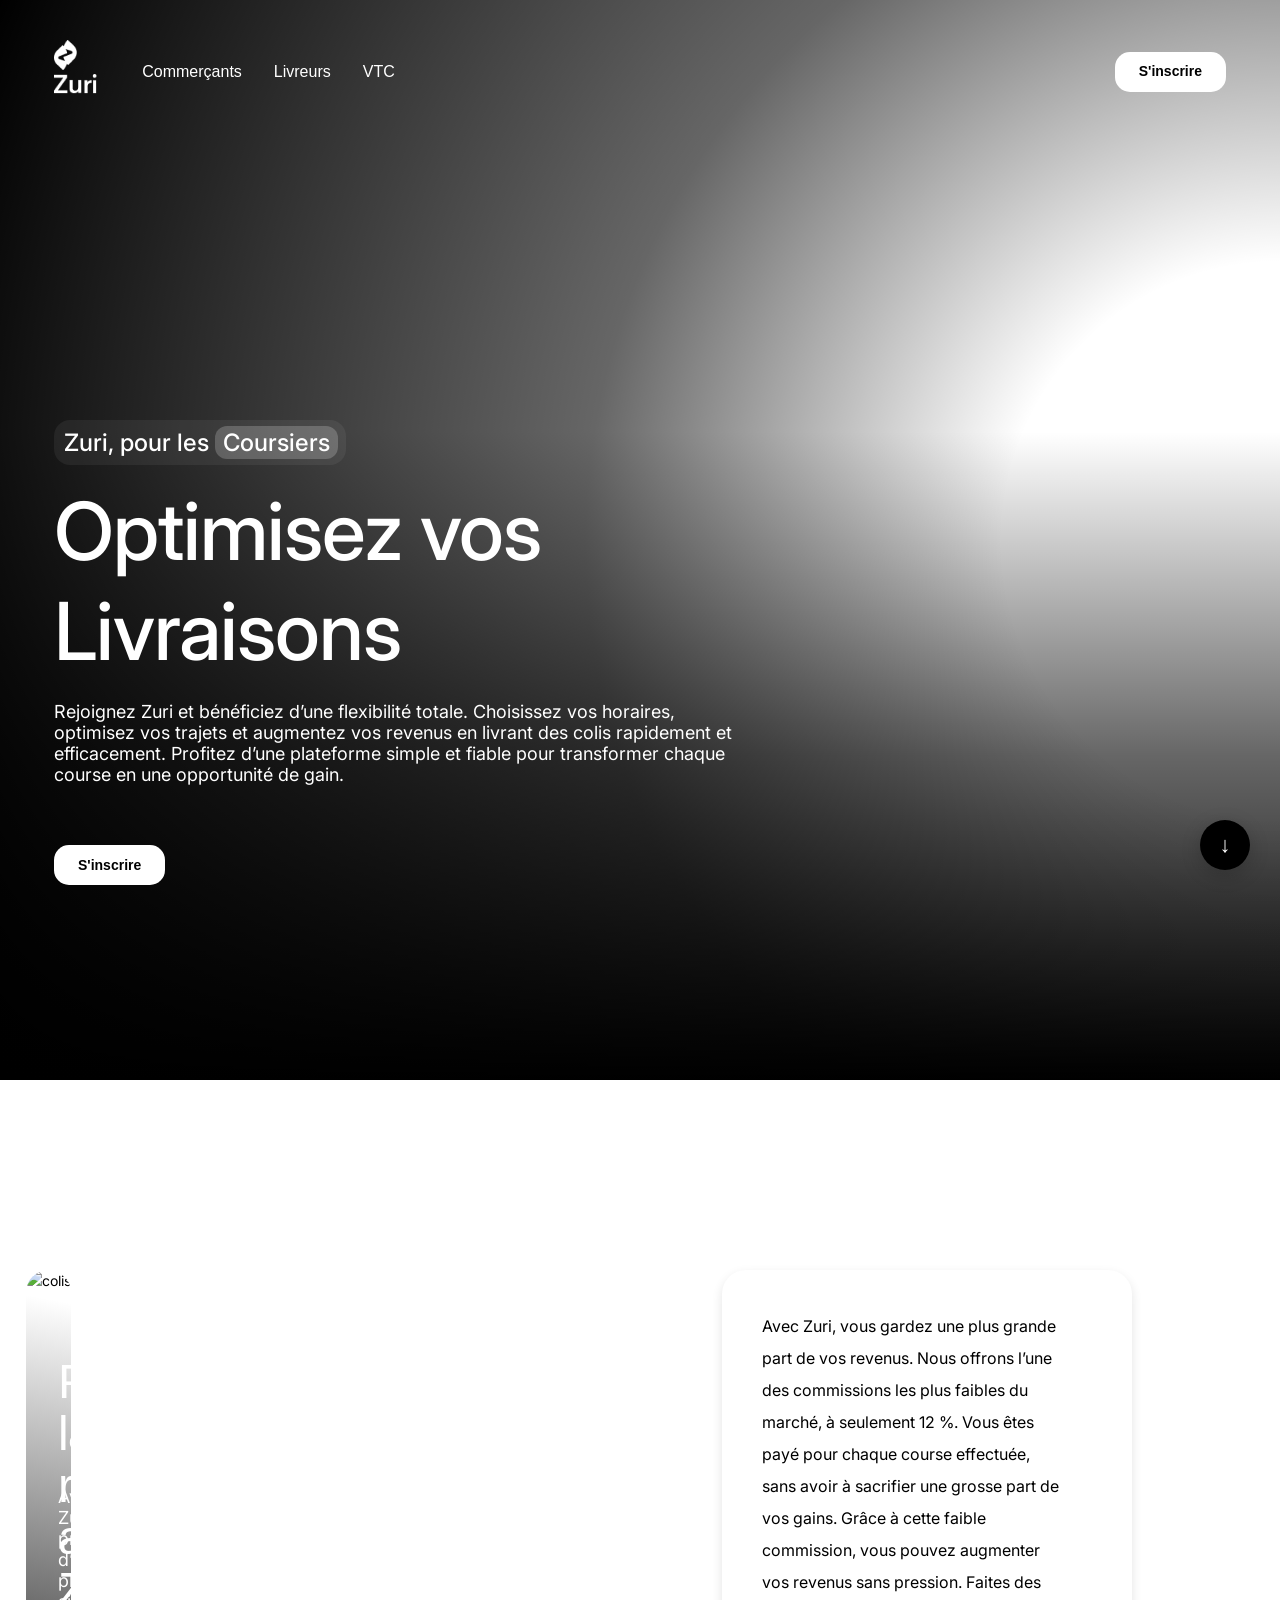
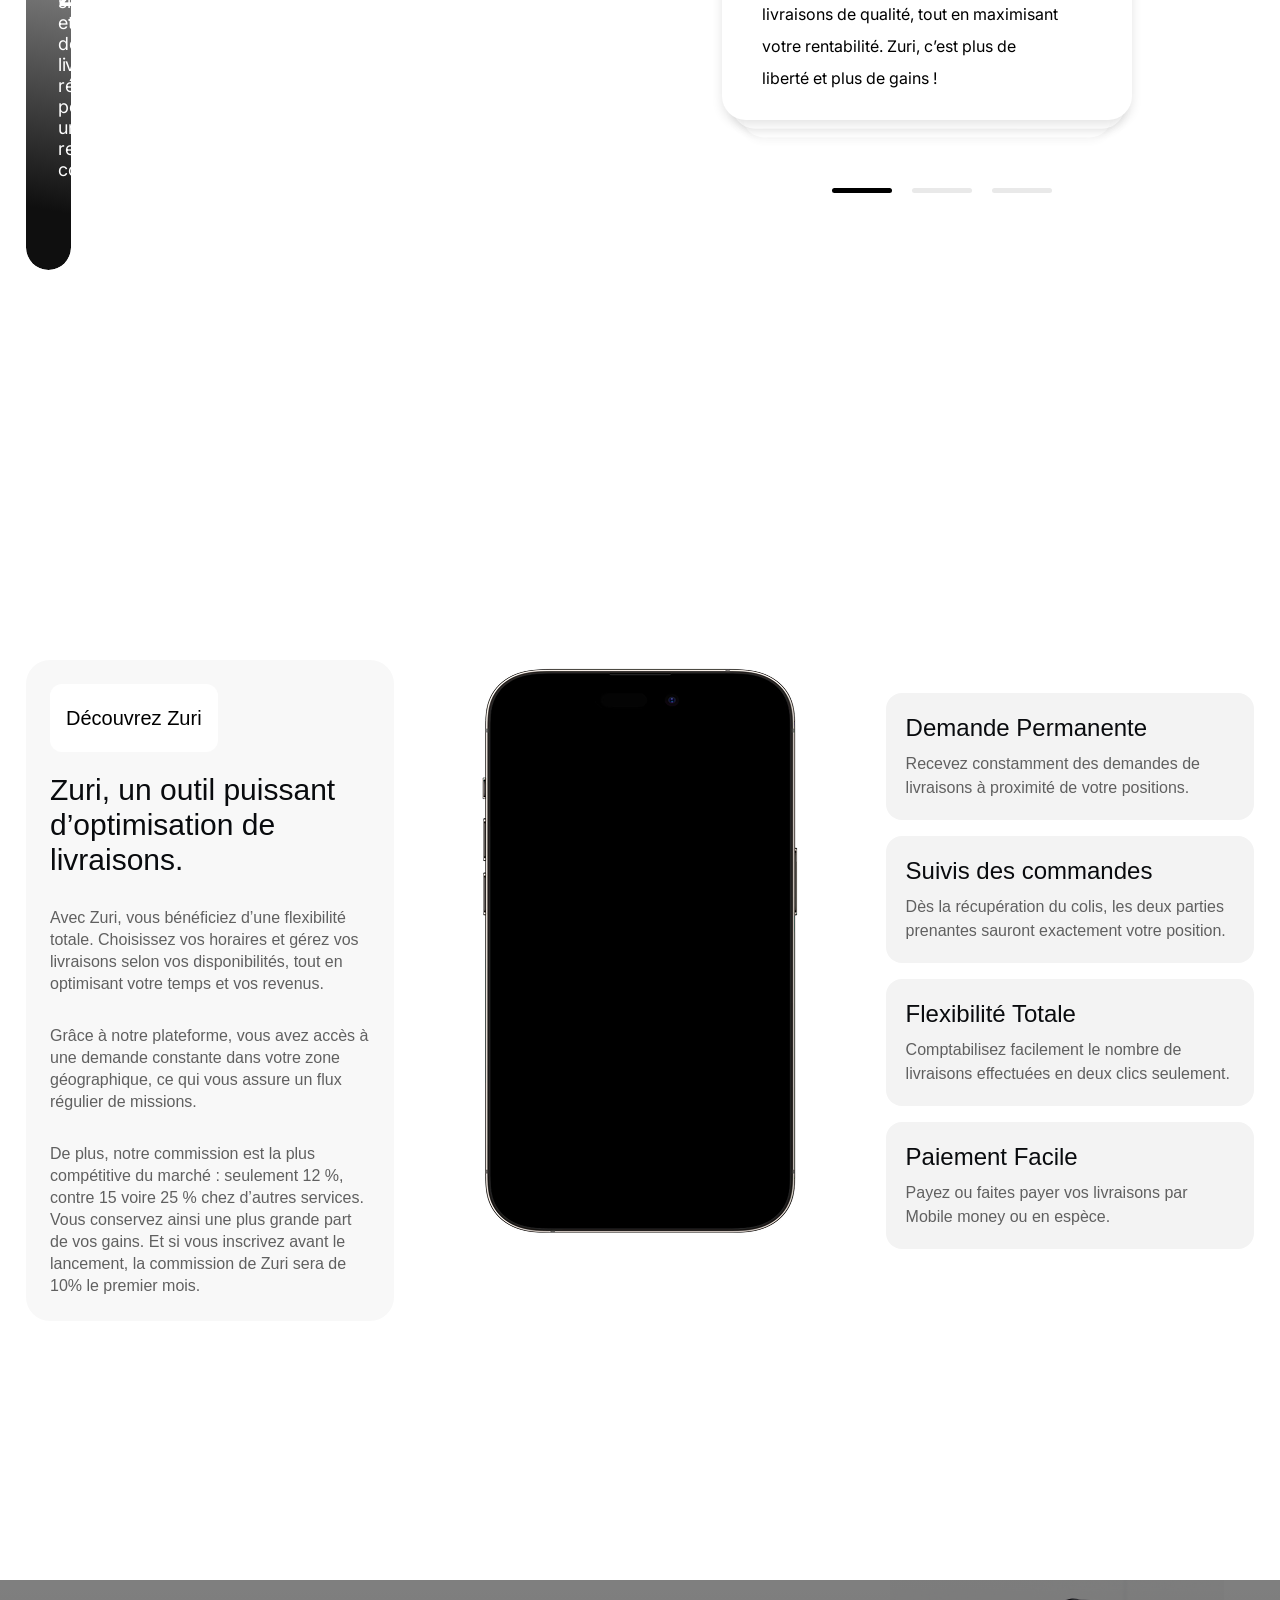
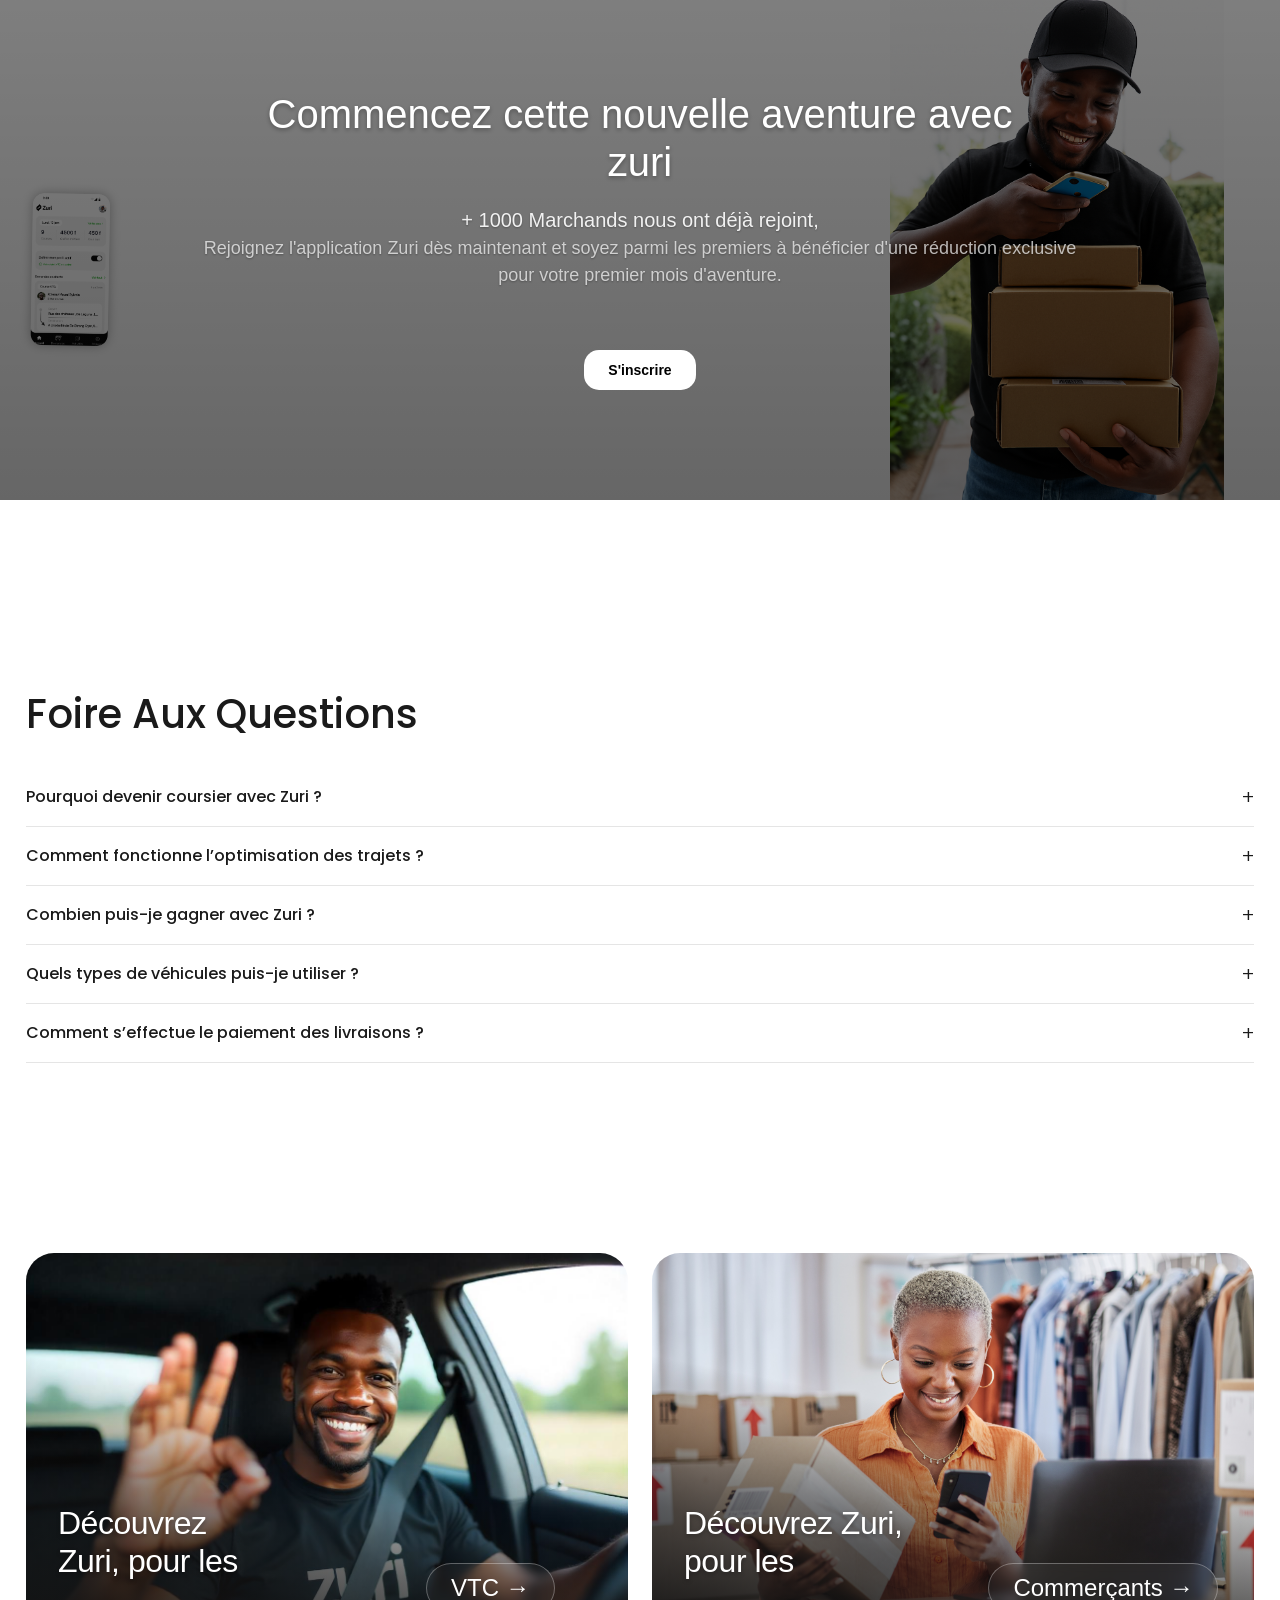
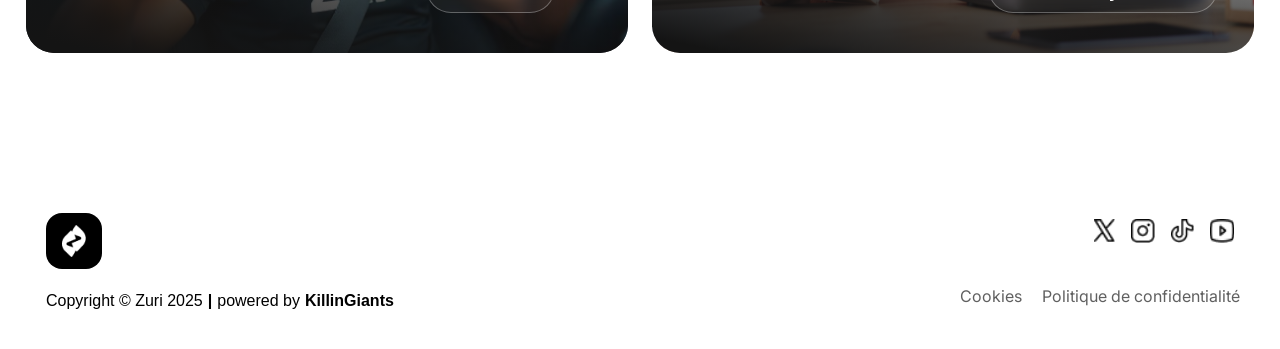
==== commit 44ef15a9: "cinquème envoi" ====
--- a/deliver/index.html
+++ b/deliver/index.html
@@ -17,15 +17,17 @@
         <nav class="navbar">
             <div class="menu">
                 <div class="logo">
-                    <img src="../images/Vector.png" alt="logo Zuri">
-                    <a href="../index.html"><img src="../images/zuri_name.png" alt="Zuri"></a>
+                    <a href="../index.html">
+                      <img src="../images/Vector.png" alt="logo Zuri">
+                      <img src="../images/zuri_name.png" alt="Zuri" class="zuriimg">
+                    </a>
                 </div>
                 <ul>
                     <li><a href="../seller/" class="commerçant">Commerçants</a></li>
                     <li><a href="../deliver/" class="livreur">Livreurs</a></li>
                     <li><a href="../vtc/" class="vtc">VTC</a></li>
                 </ul>
-                <a href="#" class="inscription">S'inscrire</a>
+                <a href="#" class="button inscription">S'inscrire</a>
             </div>
         </nav>
     
@@ -33,14 +35,14 @@
       <div class="content">
         <span class="badge">Zuri, pour les <span id="marchand">Coursiers</span></span>
         <div class="badgecontent">
-          <h2>Optimisez vos Livraisons</h2>
+          <h1>Optimisez vos Livraisons</h1>
         <p>
           Rejoignez Zuri et bénéficiez d’une flexibilité totale. Choisissez vos horaires, optimisez vos trajets et augmentez vos revenus en livrant des colis rapidement et efficacement. 
           Profitez d’une plateforme simple et fiable pour transformer chaque course en une opportunité de gain. 
         </p>
         </div>
       </div>
-      <a href="#" class="inscription2">S'inscrire</a>
+      <a href="#" class="button inscription2">S'inscrire</a>
     </div>
 
     
@@ -200,7 +202,7 @@
               Rejoignez l'application Zuri dès maintenant et soyez parmi les premiers à 
               bénéficier d'une réduction exclusive pour votre premier mois d'aventure.
           </p>
-          <a href="#" class="cta-button">S'inscrire</a>
+          <a href="#" class="button inscription2">S'inscrire</a>
       </div>
   </div>
 </section>
--- a/styles/global.css
+++ b/styles/global.css
@@ -1,58 +1,80 @@
-@import url('https://fonts.googleapis.com/css2?family=Inter:ital,opsz,wght@0,14..32,100..900;1,14..32,100..900&family=Manrope:wght@200..800&family=Montserrat:ital,wght@0,100..900;1,100..900&family=Poppins:ital,wght@0,100;0,200;0,300;0,400;0,500;0,600;0,700;0,800;0,900;1,100;1,200;1,300;1,400;1,500;1,600;1,700;1,800;1,900&display=swap');
+@import url("https://fonts.googleapis.com/css2?family=Inter:ital,opsz,wght@0,14..32,100..900;1,14..32,100..900&family=Manrope:wght@200..800&family=Montserrat:ital,wght@0,100..900;1,100..900&family=Poppins:ital,wght@0,100;0,200;0,300;0,400;0,500;0,600;0,700;0,800;0,900;1,100;1,200;1,300;1,400;1,500;1,600;1,700;1,800;1,900&display=swap");
 
 *,
 *::before,
 *::after {
-  box-sizing: border-box;
+    box-sizing: border-box;
+    padding: 0;
+    margin: 0;
 }
 
-
 html {
-  font-family: Helvetica, sans-serif;
-  margin: 0;
-  padding: 0;
-  font-size: 16px;
+    font-family: Helvetica, sans-serif;
+    margin: 0;
+    padding: 0;
+    font-size: 16px;
 }
 
 body {
     font-family: Inter, Helvetica, sans-serif;
     font-size: 14px;
     color: black;
+    line-height: 1.5;
     background-color: white;
 }
 
+h2,
+h3 {
+    font-family: "SF Pro Display", sans-serif;
+    max-width: 800px;
+    font-style: normal;
+    font-weight: 500;
+}
+
+h2 {
+    font-size: 40px;
+    line-height: 48px;
+}
+
+h3 {
+    font-size: 24px;
+    line-height: 29px;
+}
+
 a {
-  text-decoration: none;
-  color: black;
-  font-size: 14px;
-  line-height: 1.2;
-  font-weight: 400;
-  font-style: normal;
-  font-family: 'SF Pro Display', sans-serif;
+    text-decoration: none;
+    color: black;
+    font-size: 14px;
+    line-height: 1.2;
+    font-weight: 400;
+    font-style: normal;
+    font-family: "SF Pro Display", sans-serif;
 }
 
 li {
-  display: block;
+    display: block;
 }
 
-/* button {
-  display: flex;
-  flex-direction: row;
-  justify-content: center;
-  align-items: center;
-  padding: 8px 24px;
-  gap: 10px;
-    margin: 0 auto;
-    width: 106px;
+button,
+a.button {
+    display: flex;
+    flex-direction: row;
+    justify-content: center;
+    align-items: center;
+    gap: 10px;
+    width: auto;
     height: 40px;
-    background-color: #FFFFFF;
+    padding: 8px 24px;
+    border-radius: 15px;
+    background-color: #ffffff;
     color: black;
-    border-radius: 15px;
-    font-family: inherit;
+    font-family: 'SF Pro Display', sans-serif;
+    font-size: 14px;
     line-height: 1.2;
-    font-size: 14px;
     font-weight: 600;
     font-style: normal;
-    mix-blend-mode: difference;
+}
 
-} */+
+
+
--- a/styles/header.css
+++ b/styles/header.css
@@ -1,95 +1,84 @@
+header {
+    height: 10px;
+    padding: 40px 54px;
+    mix-blend-mode: difference;
+    z-index: 1;
+}
+
+.header-light {
+    color: #FFFFFF;
+    background-color: #000000;
+}
+
+.header-dark {
+    color: #000000;
+    background-color: #FFFFFF;
+    mix-blend-mode: normal;
+}
+
+.header-light a {
+    color: #FFFFFF;
+}
+
+.header-dark a {
+    color: #FFFFFF;
+}
+.header-dark .inscription2{
+    color: #000000;
+    top: 420px;
+    position: absolute;
+}
 
 /* navbar */
-
-header nav{
-  position: absolute;
-  max-width: 1228px;
-  padding: 8px;
-  height: 90px;
-  top: 20px;
-  left: 9%;
-  right: 0;
-  z-index: 3;
-  background-color: #000000;
-  mix-blend-mode: difference;
-  
+header nav {
+    display: flex;
+    justify-content: space-between;
+    align-items: center;
+    max-width: 1228px;
+    margin: 0 auto;
 }
 
-/* HEADER CLAIR */
-
-.header-light .menu ul li a{
-    color: #fff;
-  }
-  
-.header-light .inscription{
-    color: #000000;
-    margin-left: 63%;
-    padding: 15px 54px;
-}
-  
-  /* HEADER SOMBRE */
-  
-.header-dark .menu ul li a{
-    color: #fff;
-}
-  
-.header-dark .inscription{
-    color: black;
-    margin-left: 63%;
-    padding: 15px 54px;
-    
+nav a {
+    font-size: 16px;
 }
 
-.header-dark nav{
-    mix-blend-mode: normal;
-    background-color: transparent;
-  }
-  
 
-.menu{
-  display: flex;
-  flex-direction: row;
-  justify-content: space-between;
-  align-items: center;
+.logo {
+    display: flex;
+    align-items: center;
+    gap: 8px;
+}
+
+.logo img{
+    height: 30px;
+}
+.logo .zuriimg{
+    height: 20px;
+    margin-bottom: 5px;
+}
+
+
+.menu {
+    display: flex;
+    align-items: center;
+    gap: 20px;
 }
 
 .menu ul {
     display: flex;
     align-items: center;
     gap: 32px;
-  
-  }
-
-.logo{
-  display: flex;
-  align-items: center;
-  gap: 8px;
 }
 
-.commerçant, .livreur, .vtc{
-  width: 47px;
-  height: 17px;
-  font-style: normal;
-  font-weight: 400;
-  font-size: 14px;
-  line-height: 17px;
-  
+a.inscription {
+    background-color: #FFFFFF;
+    color: #000000;
 }
 
-.inscription{
-    display: flex;
-    flex-direction: row;
-    justify-content: center;
-    align-items: center;
-    gap: 10px;
-    margin: 0 auto;
-    width: 106px;
-    height: 33px;
-    background: #FFFFFF;
-    border-radius: 15px;
-    font-style: normal;
-    font-weight: 600;
-    font-size: 14px;
-    line-height: 17px;
+.header-dark a.inscription {
+    background-color: #FFFFFF;
+    color : #000000;
+    margin-left: 700px;
+}
 
-}
+
--- a/styles/footer.css
+++ b/styles/footer.css
@@ -1,13 +1,11 @@
 
-    /* FOOTER STYLES */
+/* FOOTER STYLES */
 .footer {
-    width: 100%;
     padding: 40px 0;
 }
 
 .footer-container {
     max-width: 1228px;
-    width: 100%;
     margin: 0 auto;
     padding: 0 20px;
     display: flex;
@@ -39,7 +37,6 @@
     line-height: 16px;
     display: flex;
     align-items: center;
-    color: #000000;
     flex: none;
     order: 0;
     flex-grow: 0;
@@ -52,7 +49,7 @@
     align-items: flex-end;
     padding: 0px;
     gap: 40px;
-    width: 274px;
+    max-width: 274px;
     flex: none;
     order: 1;
     flex-grow: 0;
@@ -62,8 +59,6 @@
     display: flex;
     gap: 16px;
     list-style: none;
-    padding: 0;
-    margin: 0;
 }
 
 .footer-socials a {
@@ -73,7 +68,7 @@
 }
 
 .footer-socials a img {
-    width: 24px;
+    max-width: 24px;
     height: 24px;
     flex: none;
     order: 0;
@@ -119,7 +114,7 @@
 }
 
 .logo_footer img {
-    width: 23.72px;
+    max-width: 24px;
     height: 32px;
     flex: none;
     order: 0;
--- a/styles/deliver.css
+++ b/styles/deliver.css
@@ -4,59 +4,39 @@
 /* RESET & BASE STYLES                      */
 /* ======================================== */
 
-* {
-    box-sizing: border-box;
-}
-
-body {
-    margin: 0;
-    max-width: 100%;
-    overflow-x: hidden;
-}
-
-
-html {
-    max-width: 100%;
-    overflow-x: hidden;
-}
-
-/* ======================================== */
-/* NAVBAR                                   */
-/* ======================================== */
-
-.navbar {
-    z-index: 1000;
-}
-
-.menu {
-    display: flex;
-    align-items: center;
-}
-
-.logo {
-    display: flex;
-    align-items: center;
-}
-
-.menu ul {
-    list-style: none;
-    display: flex;
-}
+.inscription {
+    flex-grow: 0;
+}
+
+section {
+    width: 1228px;
+    margin: 120px auto;
+    margin-top: 190px;
+}
+
+section h2 + * {
+    margin-top: 20px;
+}
+
+section h3 + p {
+    margin-top: 10px;
+}
+
 
 /* ======================================== */
 /* HERO SECTION                             */
 /* ======================================== */
 
 .hero {
+    background-image: url("../images/deliver_fond1.jpg");
+    transform: matrix(-1, 0, 0, 1, 0, 0);
     position: relative;
     width: 100%;
     height: 1080px;
     overflow: hidden;
-    background-image: url("../images/deliver_fond1.jpg");
     background-size: cover;
     background-position: center;
     background-repeat: no-repeat;
-    transform: matrix(-1, 0, 0, 1, 0, 0);
 }
 
 .hero > * {
@@ -66,34 +46,28 @@
 .hero-overlay {
     position: absolute;
     inset: 0;
-    background: 
-        radial-gradient(circle at 100% 50%, rgba(0,0,0,0) 20%, rgba(0,0,0,0.6) 50%, rgba(0,0,0,0.8) 75%, rgba(0,0,0,1) 100%),
-        linear-gradient(to bottom, rgba(0,0,0,0) 40%, rgba(0,0,0,0.6) 70%, rgba(0,0,0,1) 100%);
-    z-index: 1;
+    background: radial-gradient(circle at 100% 50%, rgba(0,0,0,0) 20%, rgba(0,0,0,0.6) 50%, rgba(0,0,0,0.8) 75%, rgba(0,0,0,1) 100%),
+                linear-gradient(to bottom, rgba(0,0,0,0) 40%, rgba(0,0,0,0.6) 70%, rgba(0,0,0,1) 100%);
+    z-index: 0;
     height: 100%;
 }
+
 
 .cardright {
     position: relative;
     max-width: 1228px;
     margin: 0 auto;
-    padding: 0 24px;
     height: 371px;
     top: 322px;
     z-index: 2;
-    display: flex;
-    align-items: center;
-    justify-content: space-between;
-}
-
-.content {
-    position: relative;
-    width: 708px;
-}
-
-.badge {
-    display: flex;
-    align-items: center;
+}
+
+.cardright .content {
+    max-width: 708px;
+}
+
+.cardright .content .badge {
+   
     gap: 10px;
     padding: 8px 8px 8px 10px;
     background: rgba(255, 255, 255, 0.06);
@@ -104,14 +78,13 @@
     color: #FFFFFF;
 }
 
-#marchand {
+.cardright .content .badge #marchand {
     background: rgba(255, 255, 255, 0.2);
     border-radius: 12px;
     padding: 2px 8px;
-    margin-left: 10px;
-}
-
-.badgecontent h2 {
+}
+
+.cardright .content .badgecontent h1 {
     font-size: 80px;
     font-weight: 500;
     line-height: 100px;
@@ -121,79 +94,23 @@
     max-width: 524px;
 }
 
-.badgecontent p {
+.cardright .content .badgecontent p {
     font-size: 18px;
     line-height: 21px;
     color: #FFFFFF;
     max-width: 706px;
 }
 
-.inscription {
-    display: flex;
-    flex-direction: row;
-    justify-content: center;
-    align-items: center;
-    padding: 8px 24px;
-    gap: 10px;
-    margin: 0 auto;
-    width: 106px;
-    height: 33px;
-    background: #FFFFFF;
-    border-radius: 15px;
-    flex: none;
-    order: 1;
-    flex-grow: 0;
-    text-decoration: none;
-    color: black;
-    font-family: 'SF Pro Display', sans-serif;
-    margin-right: 12px;
-    font-style: normal;
-    font-weight: 600;
-    font-size: 14px;
-    line-height: 17px;
-}
-
-.inscription2 {
-    background: #FFFFFF;
-    border-radius: 15px;
-    padding: 17px 24px;
-    font-weight: 600;
-    font-size: 14px;
-    color: #000000;
-    white-space: nowrap;
-    top: 420px;
-    position: absolute;
-    display: flex;
-    flex-direction: row;
-    justify-content: center;
-    align-items: center;
-    gap: 10px;
-    margin: 0 auto;
-    font-family: 'SF Pro Display', sans-serif;
-    width: 98px;
-    height: 17px;
-    font-style: normal;
-    line-height: 17px;
-}
 
 /* ======================================== */
 /* ACTIVITES SECTION                        */
 /* ======================================== */
 
-.activites {
-    background: #F8F8F8;
-    padding: 120px 0;
-    width: 100%;
-    height: auto;
-}
-
-.bloc {
+.activites .bloc {
     max-width: 1228px;
-    margin: 0 auto;
-    padding: 0 24px;
-}
-
-/* Bloc 1 */
+}
+
+/* ----- BLOC 1 ----- */
 .bloc-1 {
     display: flex;
     align-items: center;
@@ -201,22 +118,22 @@
     gap: 120px;
 }
 
-.bloc-1-left {
-    position: relative;
-    width: 600px;
+.bloc-1 .bloc-1-left {
+    max-width: 600px;
     height: 600px;
     border-radius: 24px;
     overflow: hidden;
-}
-
-.bloc-img {
+    position: relative;
+}
+
+.bloc-1-left .bloc-img {
     width: 100%;
     height: 100%;
     object-fit: cover;
     border-radius: 24px;
 }
 
-.bloc-overlay {
+.bloc-1-left .bloc-overlay {
     position: absolute;
     inset: 0;
     z-index: 1;
@@ -225,7 +142,7 @@
     border-radius: 24px;
 }
 
-.content2 {
+.bloc-1-left .content2 {
     position: absolute;
     bottom: 90px;
     left: 32px;
@@ -234,11 +151,9 @@
     z-index: 2;
 }
 
-.content2 h2 {
-    width: 399px;
+.bloc-1-left .content2 h2 {
+    max-width: 399px;
     height: 80px;
-    font-family: 'SF Pro Display', sans-serif;
-    font-style: normal;
     font-weight: 500;
     font-size: 48px;
     line-height: 52px;
@@ -246,11 +161,9 @@
     color: #FFFFFF;
 }
 
-.content2 p {
-    position: absolute;
-    width: 458px;
-    font-family: 'SF Pro Display', sans-serif;
-    font-style: normal;
+.bloc-1-left .content2 p {
+    padding-top: 30px;
+    max-width: 458px;
     font-weight: 400;
     font-size: 18px;
     line-height: 21px;
@@ -258,34 +171,27 @@
     color: #FFFFFF;
 }
 
-/* Slider */
 .bloc-1-right {
-    position: relative;
     width: 532px;
     height: 600px;
     left: 110px;
 }
 
-.slider-container {
-    width: 100%;
+.bloc-1-right .slider-container {
     position: relative;
 }
 
-.card-stack {
-    position: relative;
-    width: 100%;
+.bloc-1-right .card-stack {
     height: 450px;
-    margin-bottom: 30px;
-}
-
-.cardo {
+}
+
+.bloc-1-right .cardo {
     position: absolute;
-    width: 100%;
+    max-width: 100%;
     height: 100%;
     border-radius: 24px;
     background: #FFFFFF;
     padding: 40px;
-    box-sizing: border-box;
     transition: all 0.5s ease;
 }
 
@@ -297,7 +203,7 @@
     height: 468px;
     background: #FFFFFF;
     box-shadow: 0px 3.82155px 9.55387px rgba(0, 0, 0, 0.11);
-    border-radius: 11.4646px;
+    border-radius: 12px;
 }
 
 .card-back-1 {
@@ -308,43 +214,37 @@
     height: 458px;
     background: #FFFFFF;
     box-shadow: 0px 4.07692px 10.1923px rgba(0, 0, 0, 0.11);
-    border-radius: 12.2308px;
-}
-
+    border-radius: 12px;
+}
 .card-main {
     z-index: 3;
-    display: flex;
     width: 410px;
     height: 450px;
     background: #FFFFFF;
     box-shadow: 0px 4.256px 10.64px rgba(0, 0, 0, 0.11);
-    border-radius: 12.768px;
-}
-
-.slide {
-    display: none;
-    animation: fadeIn 0.5s ease;
-}
-
-.slide.active {
-    display: block;
-}
-
-.slide p {
-    font-family: 'SF Pro Display', sans-serif;
+    border-radius: 12px;
+}
+
+.cardo .slide p {
     font-style: normal;
     font-weight: 400;
     font-size: 16px;
     line-height: 32px;
-    display: flex;
-    align-items: center;
-    color: #060606;
-    width: 300px;
+    max-width: 300px;
     height: 350px;
     flex: none;
     order: 0;
     align-self: stretch;
     flex-grow: 0;
+}
+
+.slide {
+    display: none;
+    animation: fadeIn 0.5s ease;
+}
+
+.cardo .slide.active {
+    display: block;
 }
 
 @keyframes fadeIn {
@@ -359,12 +259,12 @@
     padding: 0px;
     gap: 20px;
     position: absolute;
-    width: 220px;
+    max-width: 220px;
     top: 518px;
     left: 110px;
 }
 
-.dot {
+.dots .dot {
     width: 60px;
     height: 5px;
     background: #E9E9E9;
@@ -372,8 +272,7 @@
     cursor: pointer;
     transition: background 0.3s;
 }
-
-.dot.active {
+.dots .dot.active {
     background: #000000;
 }
 
@@ -382,53 +281,53 @@
 /* ======================================== */
 
 .bloc-2-wrapper {
-    padding: 17px 0px;
     gap: 32px;
     height: 1000px;
     top: 2147px;
     padding: 120px 0;
+    font-family: "SF Pro Display", sans-serif;
 }
 
 .bloc-2 {
     display: flex;
     justify-content: space-between;
     align-items: center;
-    gap: 32px;
 }
 
 .bloc-2-left {
-    width: 30%;
+    position: relative;
+    max-width: 30%;
     background: #F8F8F8;
     border-radius: 24px;
     padding: 24px;
-    position: relative;
     top: 80px;
 }
 
 .bloc-2-left h2 {
     background: #FFFFFF;
     border-radius: 12px;
-    padding: 12px 16px;
+    padding: 10px 16px;
     display: inline-block;
     font-size: 20px;
     font-weight: 400;
-    margin-top: 0;
 }
 
 .para1 {
-    font-size: 29px;
+    font-size: 30px;
     line-height: 35px;
     color: #090B0E;
+    margin-bottom: 30px;
 }
 
 .para2, .para3 {
     font-size: 16px;
     line-height: 22px;
     color: #606060;
+    margin-top: 30px;
 }
 
 .bloc-2-center {
-    width: 30%;
+    max-width: 30%;
     display: flex;
     justify-content: center;
     position: relative;
@@ -471,6 +370,48 @@
 
 .screen-img.active {
     opacity: 1;
+}
+
+.feature {
+    cursor: pointer;
+    transition: all 0.3s ease;
+}
+
+.feature:hover {
+    transform: translateX(10px);
+    color: #000;
+    background: rgba(255, 255, 255, 0.25);
+    border-color: rgba(255, 255, 255, 0.5);
+}
+
+.feature:hover p {
+    color: #ddd;
+}
+
+.bloc-2-right {
+    width: 30%;
+    display: flex;
+    flex-direction: column;
+    gap: 16px;
+    position: relative;
+    top: 60px;
+}
+
+.feature {
+    background: #f3f3f3;
+    padding: 20px;
+    border-radius: 16px;
+}
+
+.feature h3 {
+    font-size: 24px;
+    font-weight: 500;
+    color: #090B0E;
+}
+
+.feature p {
+    font-size: 16px;
+    color: #606060;
 }
 
 .screen2 {
@@ -484,54 +425,10 @@
     left: 34px;
     transform: rotate(1deg);
     z-index: 1;
-    box-shadow: 0 0 10px rgba(0,0,0,0.3);
-}
-
-.bloc-2-right {
-    width: 30%;
-    display: flex;
-    flex-direction: column;
-    gap: 16px;
-    position: relative;
-    top: 60px;
-}
-
-.feature {
-    background: #f3f3f3;
-    padding: 20px;
-    border-radius: 16px;
-    cursor: pointer;
-    transition: all 0.3s ease;
-}
-
-.feature:hover {
-    transform: translateX(10px);
-    color: #000;
-    background: rgba(255, 255, 255, 0.25);
-    border-color: rgba(255, 255, 255, 0.5);
-}
-
-.feature:hover p {
-    color: #ddd;
-}
-
-.feature h3 {
-    font-size: 24px;
-    font-weight: 500;
-    color: #090B0E;
-    margin: 0 0 10px 0;
-}
-
-.feature p {
-    font-size: 16px;
-    color: #606060;
-    margin: 0;
-}
-
-/* ======================================== */
-/* HERO MOSAIC                               */
-/* ======================================== */
-
+    box-shadow: 0 0 10px rgba(0, 0, 0, 0.3);
+}
+
+/* ===== SECTION HERO MOSAIC ===== */
 .hero-mosaic {
     width: 100%;
     height: 520px;
@@ -541,7 +438,6 @@
 }
 
 .mosaic-container {
-    position: relative;
     width: 100%;
     height: 100%;
 }
@@ -554,6 +450,13 @@
     gap: 0;
 }
 
+.mosaic-grid img {
+    width: 100%;
+    height: 100%;
+    object-fit: cover;
+    display: block;
+}
+
 .mosaic-item {
     width: 100%;
     height: 100%;
@@ -570,7 +473,7 @@
 .item2 {
     background-image: url("../images/img2.jpg");
     background-position: 40% center;
-    transform: scaleX(-1) scale(1.0);
+    transform: scaleX(-1) scale(1);
 }
 
 .item3 {
@@ -591,11 +494,16 @@
 .mosaic-overlay {
     position: absolute;
     inset: 0;
-    background: linear-gradient(to bottom, rgba(0, 0, 0, 0.5) 0%, rgba(0, 0, 0, 0.6) 100%);
+    background: linear-gradient(
+        to bottom,
+        rgba(0, 0, 0, 0.5) 0%,
+        rgba(0, 0, 0, 0.6) 100%
+    );
     z-index: 1;
 }
 
 .mosaic-content {
+    font-family: "SF Pro Display", sans-serif;
     position: absolute;
     inset: 0;
     z-index: 2;
@@ -604,17 +512,11 @@
     justify-content: center;
     align-items: center;
     text-align: center;
-    color: #FFFFFF;
+    color: #ffffff;
     padding: 0 20px;
 }
 
 .mosaic-content h2 {
-    font-family: 'SF Pro Display', sans-serif;
-    font-size: 56px;
-    font-weight: 500;
-    max-width: 800px;
-    line-height: 1.1;
-    margin-bottom: 20px;
     text-shadow: 0 2px 4px rgba(0, 0, 0, 0.3);
 }
 
@@ -625,14 +527,11 @@
     text-shadow: 0 1px 2px rgba(0, 0, 0, 0.3);
     width: 484px;
     height: 29px;
-    font-family: 'SF Pro Display', sans-serif;
+    top: 254px;
     font-style: normal;
     font-weight: 400;
-    font-size: 24px;
     line-height: 29px;
     text-align: center;
-    letter-spacing: -0.48px;
-    color: #FFFFFF;
 }
 
 .hero-subtext {
@@ -642,58 +541,32 @@
     text-shadow: 0 1px 2px rgba(0, 0, 0, 0.3);
     width: 890px;
     height: 75px;
-    font-family: 'SF Pro Display', sans-serif;
-    font-style: normal;
-    font-weight: 400;
-    font-size: 24px;
-    line-height: 29px;
+    top: 293px;
     text-align: center;
-    letter-spacing: -0.48px;
     color: rgba(255, 255, 255, 0.7);
 }
 
 .cta-button {
-    background: #FFFFFF;
+    background: #ffffff;
     color: #000;
     padding: 16px 40px;
-    border-radius: 50px;
-    font-weight: 600;
-    font-size: 18px;
-    text-decoration: none;
     box-shadow: 0px 10px 30px rgba(0, 0, 0, 0.2);
     transition: transform 0.3s ease;
-    font-family: 'SF Pro Display', sans-serif;
 }
 
 .cta-button:hover {
     transform: scale(1.05);
 }
 
-/* ======================================== */
-/* FAQ SECTION                               */
-/* ======================================== */
-
+/* ===== SECTION FAQ ===== */
 .faq {
-    width: 1228px;
-    margin: 120px auto;
-    margin-top: 190px;
+    font-family: "Poppins", sans-serif;
 }
 
 .faq h2 {
-    font-family: 'Poppins', sans-serif;
-    font-style: normal;
-    font-weight: 500;
-    font-size: 24px;
-    line-height: 31px;
-    color: #1A1A1A;
+    font-family: "Poppins", sans-serif;
+    color: #1a1a1a;
     margin-bottom: 30px;
-}
-
-.faq-list {
-    list-style: none;
-    padding: 0;
-    margin: 0;
-    width: 100%;
 }
 
 .faq-item {
@@ -703,12 +576,11 @@
 
 .faq-question {
     padding: 18px 0;
-    font-family: 'Poppins', sans-serif;
     font-style: normal;
     font-weight: 500;
     font-size: 16px;
     line-height: 22px;
-    color: #1A1A1A;
+    color: #1a1a1a;
     display: flex;
     justify-content: space-between;
     align-items: center;
@@ -733,7 +605,9 @@
 .faq-reponse {
     max-height: 0;
     overflow: hidden;
-    transition: max-height 0.4s ease-out, padding 0.3s ease;
+    transition:
+        max-height 0.4s ease-out,
+        padding 0.3s ease;
     background-color: #f9f9f9;
     border-radius: 0 0 12px 12px;
 }
@@ -744,7 +618,7 @@
 }
 
 .faq-reponse p {
-    font-family: 'SF Pro Display', sans-serif;
+    font-family: "SF Pro Display", sans-serif;
     font-style: normal;
     font-weight: 400;
     font-size: 15px;
@@ -757,11 +631,6 @@
 /* DISCOVER SECTION                          */
 /* ======================================== */
 
-.discover {
-    width: 1228px;
-    margin: 120px auto;
-    margin-top: 190px;
-}
 
 .discover-container {
     display: flex;
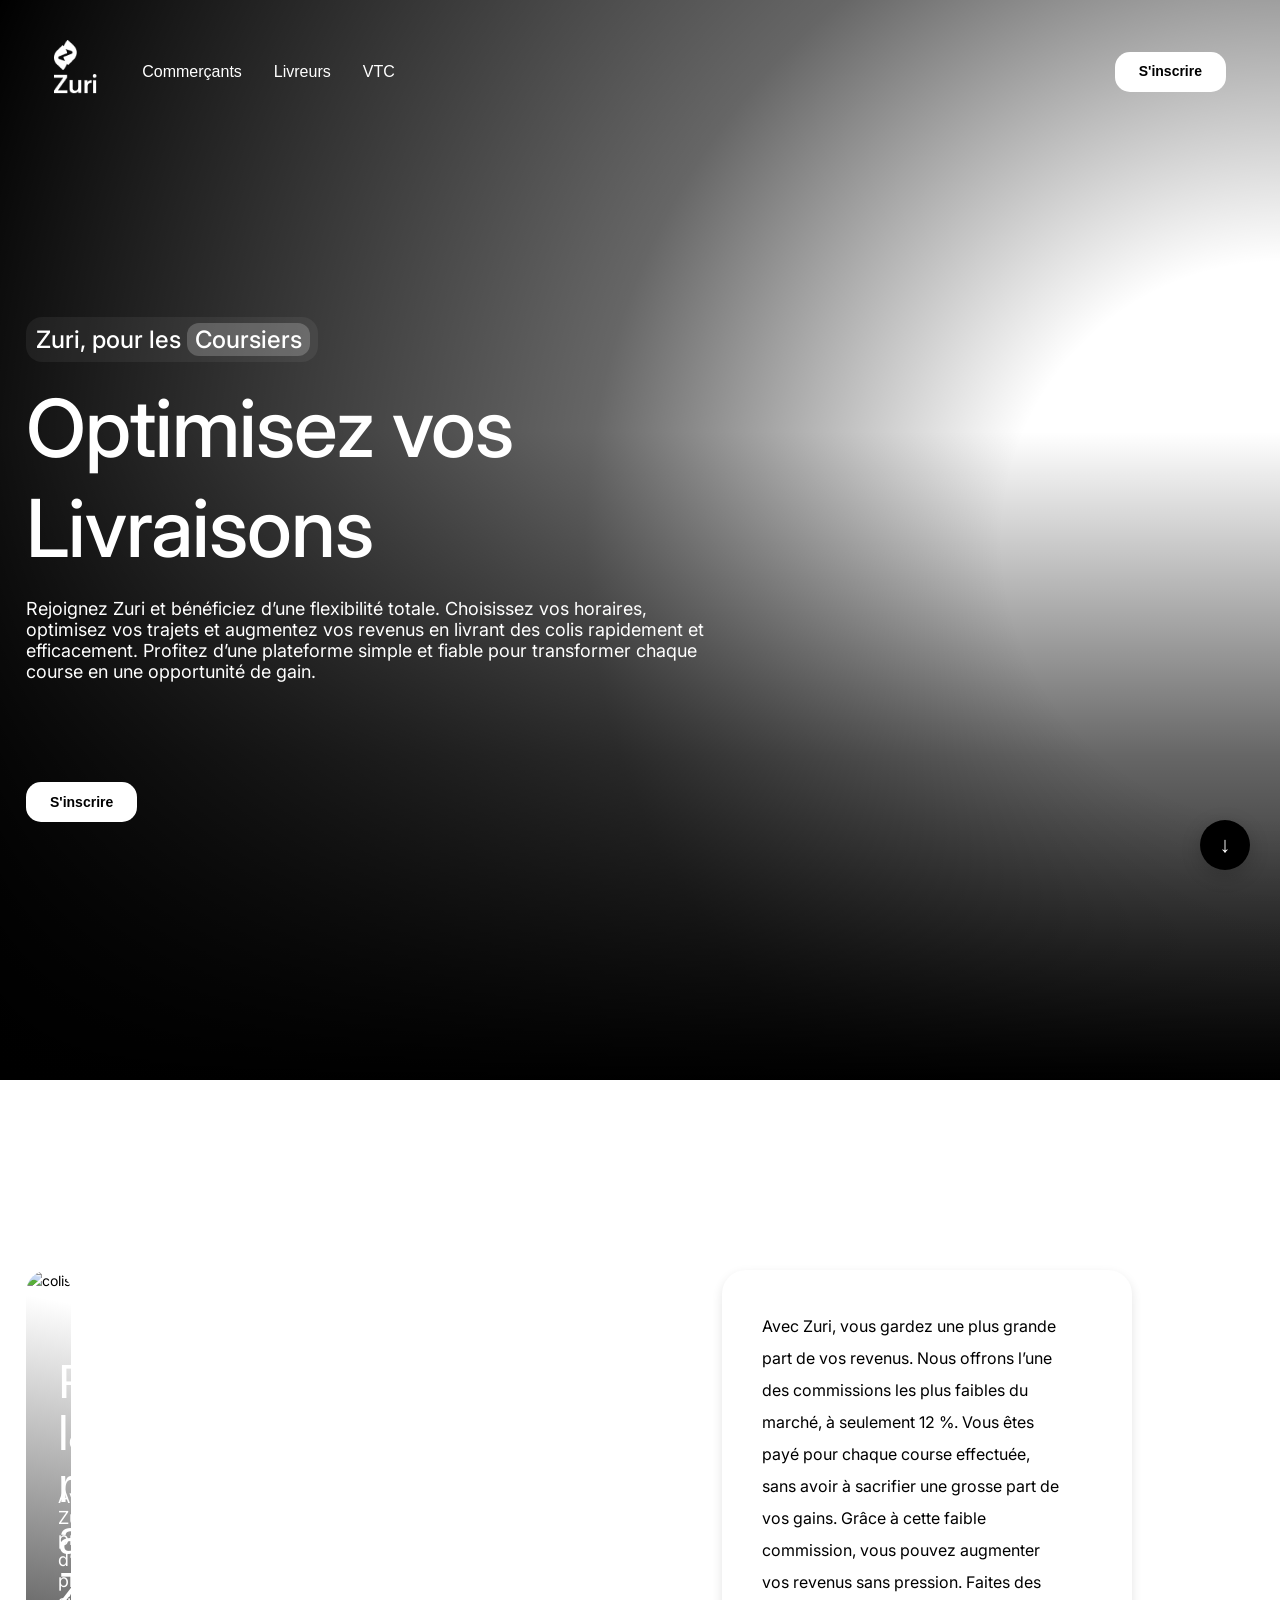
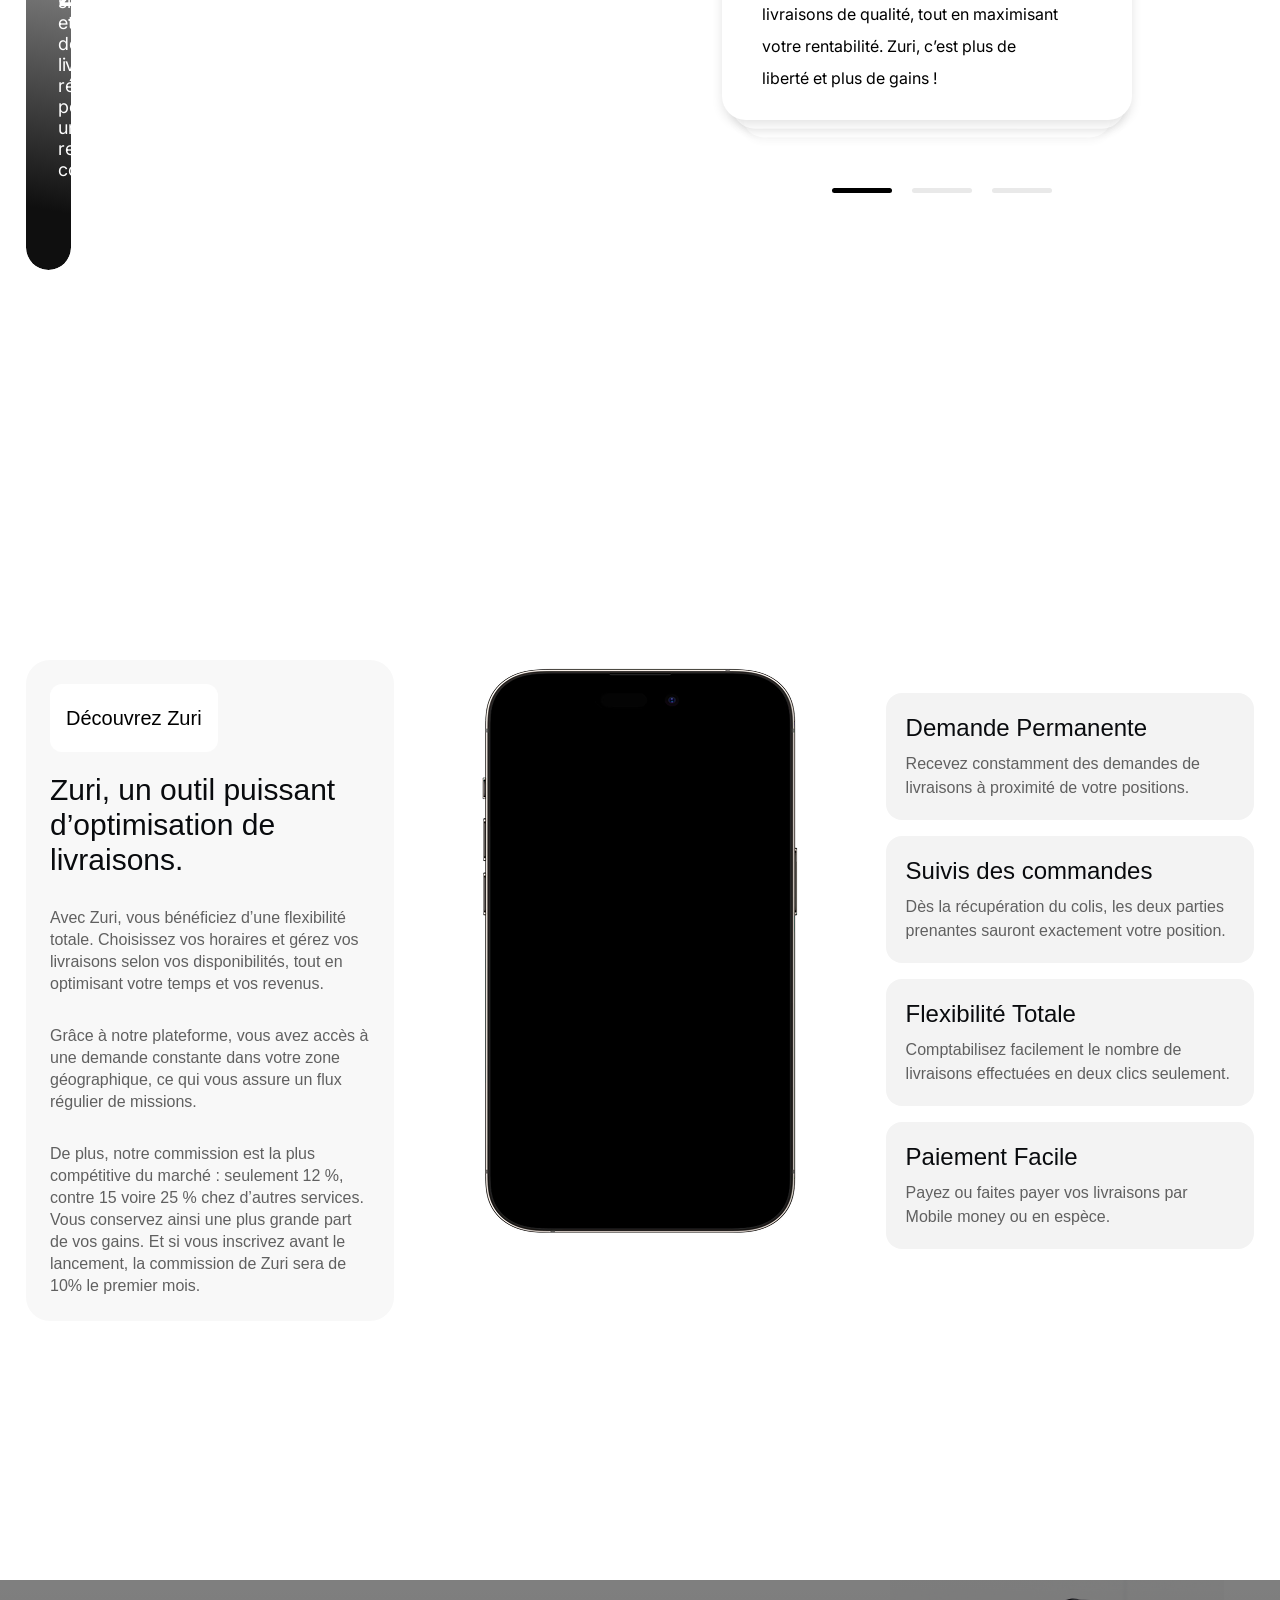
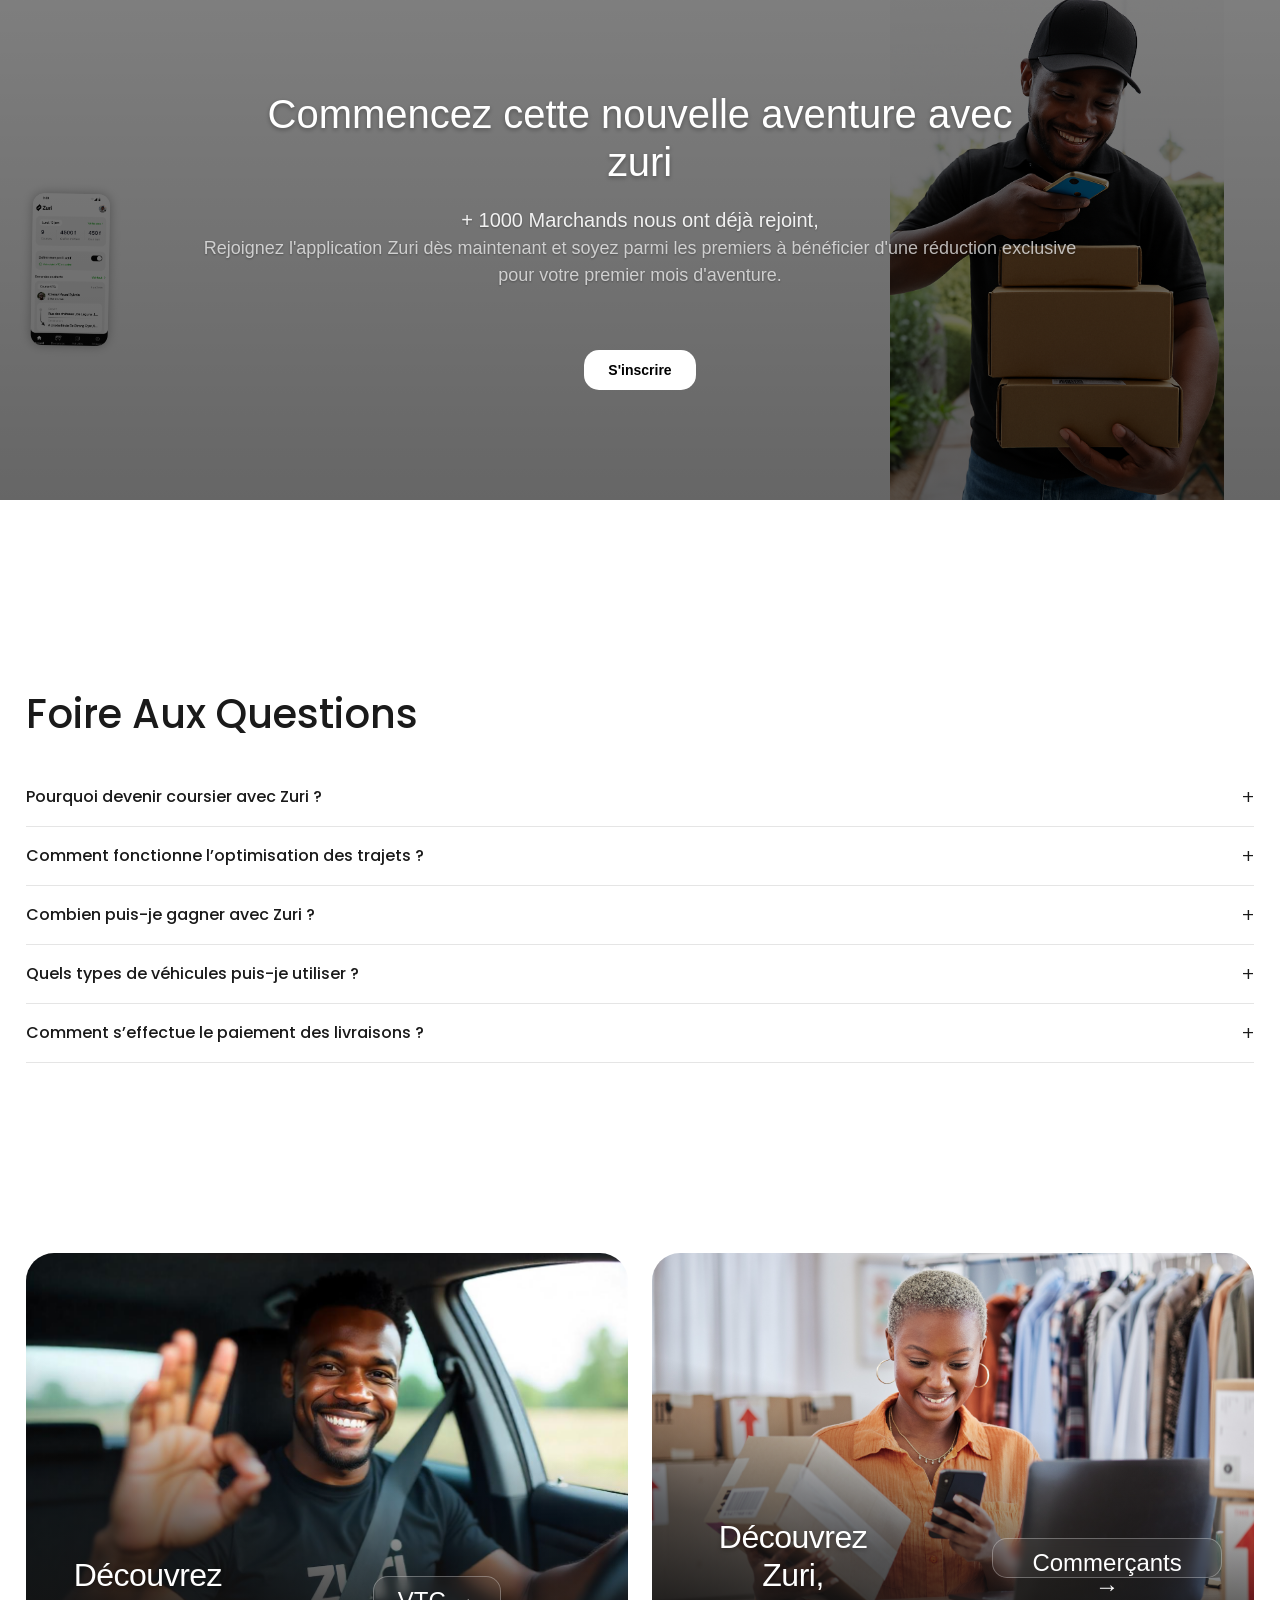
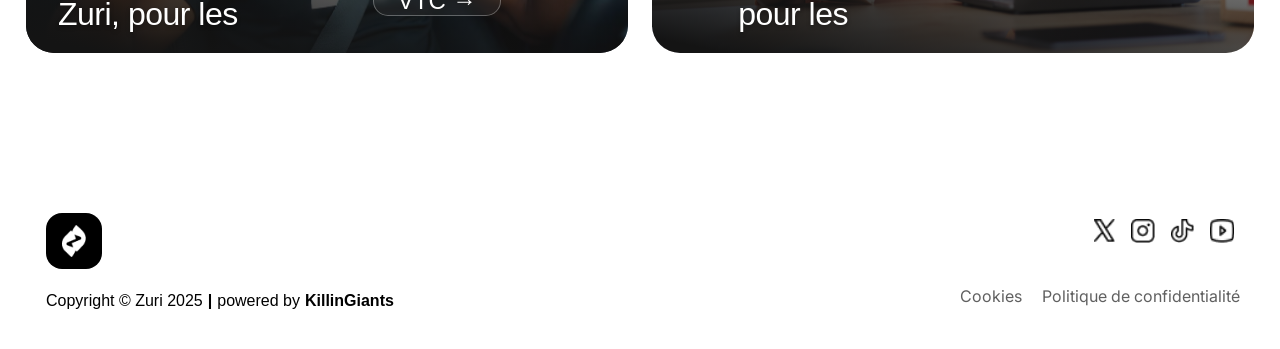
==== commit 144d4f08: "sixième envoi" ====
--- a/deliver/index.html
+++ b/deliver/index.html
@@ -4,15 +4,17 @@
     <meta charset="UTF-8">
     <meta name="viewport" content="width=device-width, initial-scale=1.0">
     <title>Livreur</title>
-    <link rel="stylesheet" href="/styles/global.css">
+    <link rel="stylesheet" href="../styles/global.css">
     <link rel="stylesheet" href="../styles/header.css">
     <link rel="stylesheet" href="../styles/footer.css">
     <link rel="stylesheet" href="../styles/deliver.css">
+    <link rel="stylesheet" href="../styles/faq.css" />
+    <link rel="stylesheet" href="../styles/discover.css" />
+    <link rel="stylesheet" href="../styles/mosaic.css" />
 </head>
 <body>
     <!-- section navbar -->
-    <header class="hero header-dark" id="header">
-      <div class="hero-overlay"></div>
+    <header class="header-dark" id="header">
   
         <nav class="navbar">
             <div class="menu">
@@ -31,25 +33,37 @@
             </div>
         </nav>
     
-    <div class="cardright">
-      <div class="content">
-        <span class="badge">Zuri, pour les <span id="marchand">Coursiers</span></span>
-        <div class="badgecontent">
-          <h1>Optimisez vos Livraisons</h1>
-        <p>
-          Rejoignez Zuri et bénéficiez d’une flexibilité totale. Choisissez vos horaires, optimisez vos trajets et augmentez vos revenus en livrant des colis rapidement et efficacement. 
+    </header>
+
+
+    <main>
+         <!-- hero section -->
+         <section class="hero">
+
+          <div class="hero-overlay"></div>
+        
+          <div class="hero-container">
+        
+              <div class="cardright">
+                <div class="content">
+                  <span class="badge">Zuri, pour les <span id="marchand">Coursiers</span></span>
+        
+                  <div class="badgecontent">
+                    <h1>Optimisez vos Livraisons</h1>
+        
+                    <p>
+                      Rejoignez Zuri et bénéficiez d’une flexibilité totale. Choisissez vos horaires, optimisez vos trajets et augmentez vos revenus en livrant des colis rapidement et efficacement. 
           Profitez d’une plateforme simple et fiable pour transformer chaque course en une opportunité de gain. 
-        </p>
-        </div>
-      </div>
-      <a href="#" class="button inscription2">S'inscrire</a>
-    </div>
-
-    
-    </header>
-
-
-    <main>
+                    </p>
+                    <a href="#" class="button inscription2">S'inscrire</a>
+                  </div>
+                  
+                </div>
+                
+              </div>
+          </div>
+          
+        </section>
 
     <section class="activites">
 
@@ -279,7 +293,7 @@
           <div class="discover-overlay"></div>
             <div class="discover-content">
             <h2>Découvrez<br> Zuri, pour les</h2>
-            <a href="../vtc/" class="neutre">VTC →</a>
+            <a href="../vtc/" class="button neutre">VTC →</a>
           </div>
       </div>
 
@@ -287,7 +301,7 @@
         <div class="discover-overlay"></div>
           <div class="discover-content">
           <h2>Découvrez Zuri,<br>pour les</h2>
-          <a href="../seller/" class="neutre1">Commerçants →</a>
+          <a href="../seller/" class="button neutre1">Commerçants →</a>
         </div>
       </div>
 
--- a/styles/global.css
+++ b/styles/global.css
@@ -75,6 +75,25 @@
     font-style: normal;
 }
 
+/* ===== BOUTON SCROLL ===== */
+#scrollBtn {
+    position: fixed;
+    bottom: 30px;
+    right: 30px;
+    width: 50px;
+    height: 50px;
+    border-radius: 50%;
+    border: none;
+    background: black;
+    color: white;
+    font-size: 22px;
+    cursor: pointer;
+    z-index: 999;
+    box-shadow: 0 5px 20px rgba(0,0,0,0.2);
+    transition: all 0.3s ease;
+}
 
+#scrollBtn:hover {
+    transform: scale(1.1);
+}
 
-
--- a/styles/header.css
+++ b/styles/header.css
@@ -1,8 +1,12 @@
 header {
+    position: absolute;
+    top: 0;
+    width: 100%;
     height: 10px;
     padding: 40px 54px;
+    z-index: 10;
+    background-color: transparent;
     mix-blend-mode: difference;
-    z-index: 1;
 }
 
 .header-light {
@@ -12,7 +16,7 @@
 
 .header-dark {
     color: #000000;
-    background-color: #FFFFFF;
+    background-color: transparent;
     mix-blend-mode: normal;
 }
 
--- a/styles/deliver.css
+++ b/styles/deliver.css
@@ -28,19 +28,23 @@
 /* ======================================== */
 
 .hero {
+    position: relative;
     background-image: url("../images/deliver_fond1.jpg");
     transform: matrix(-1, 0, 0, 1, 0, 0);
-    position: relative;
     width: 100%;
+    margin:0;
     height: 1080px;
-    overflow: hidden;
     background-size: cover;
     background-position: center;
     background-repeat: no-repeat;
 }
 
-.hero > * {
+.hero-container {
     transform: matrix(-1, 0, 0, 1, 0, 0);
+    max-width: 1228px;
+    margin: 0 auto;
+    position: relative;
+    height: 100%;
 }
 
 .hero-overlay {
@@ -49,9 +53,14 @@
     background: radial-gradient(circle at 100% 50%, rgba(0,0,0,0) 20%, rgba(0,0,0,0.6) 50%, rgba(0,0,0,0.8) 75%, rgba(0,0,0,1) 100%),
                 linear-gradient(to bottom, rgba(0,0,0,0) 40%, rgba(0,0,0,0.6) 70%, rgba(0,0,0,1) 100%);
     z-index: 0;
-    height: 100%;
-}
-
+    transform: matrix(-1, 0, 0, 1, 0, 0);
+}
+
+.hero .button {
+    margin-top: 100px;
+    width: fit-content;
+    align-self: flex-start;
+}
 
 .cardright {
     position: relative;
@@ -61,6 +70,8 @@
     top: 322px;
     z-index: 2;
 }
+
+
 
 .cardright .content {
     max-width: 708px;
@@ -428,232 +439,13 @@
     box-shadow: 0 0 10px rgba(0, 0, 0, 0.3);
 }
 
-/* ===== SECTION HERO MOSAIC ===== */
-.hero-mosaic {
-    width: 100%;
-    height: 520px;
-    position: relative;
-    overflow: hidden;
-    margin: 80px 0;
-}
-
-.mosaic-container {
-    width: 100%;
-    height: 100%;
-}
-
-.mosaic-grid {
-    display: grid;
-    grid-template-columns: 0.2fr 0.6fr 0.8fr 0.6fr 0.1fr;
-    width: 100%;
-    height: 100%;
-    gap: 0;
-}
-
-.mosaic-grid img {
-    width: 100%;
-    height: 100%;
-    object-fit: cover;
-    display: block;
-}
-
-.mosaic-item {
-    width: 100%;
-    height: 100%;
-    background-size: cover;
-    background-repeat: no-repeat;
-}
-
-.item1 {
-    background-image: url("../images/img1.jpg");
-    background-position: 80% center;
-    transform: scale(1.1);
-}
-
-.item2 {
-    background-image: url("../images/img2.jpg");
-    background-position: 40% center;
-    transform: scaleX(-1) scale(1);
-}
-
-.item3 {
-    background-image: url("../images/img3.jpg");
-    background-position: 80% center;
-}
-
-.item4 {
-    background-image: url("../images/img4.png");
-    background-position: 40% center;
-}
-
-.item5 {
-    background-image: url("../images/img5.jpg");
-    background-position: 60% center;
-}
-
-.mosaic-overlay {
-    position: absolute;
-    inset: 0;
-    background: linear-gradient(
-        to bottom,
-        rgba(0, 0, 0, 0.5) 0%,
-        rgba(0, 0, 0, 0.6) 100%
-    );
-    z-index: 1;
-}
-
-.mosaic-content {
-    font-family: "SF Pro Display", sans-serif;
-    position: absolute;
-    inset: 0;
-    z-index: 2;
-    display: flex;
-    flex-direction: column;
-    justify-content: center;
-    align-items: center;
-    text-align: center;
-    color: #ffffff;
-    padding: 0 20px;
-}
-
-.mosaic-content h2 {
-    text-shadow: 0 2px 4px rgba(0, 0, 0, 0.3);
-}
-
-.hero-badge {
-    font-size: 20px;
-    margin-bottom: 0px;
-    opacity: 0.9;
-    text-shadow: 0 1px 2px rgba(0, 0, 0, 0.3);
-    width: 484px;
-    height: 29px;
-    top: 254px;
-    font-style: normal;
-    font-weight: 400;
-    line-height: 29px;
-    text-align: center;
-}
-
-.hero-subtext {
-    font-size: 18px;
-    color: rgba(255, 255, 255, 0.9);
-    margin-bottom: 40px;
-    text-shadow: 0 1px 2px rgba(0, 0, 0, 0.3);
-    width: 890px;
-    height: 75px;
-    top: 293px;
-    text-align: center;
-    color: rgba(255, 255, 255, 0.7);
-}
-
-.cta-button {
-    background: #ffffff;
-    color: #000;
-    padding: 16px 40px;
-    box-shadow: 0px 10px 30px rgba(0, 0, 0, 0.2);
-    transition: transform 0.3s ease;
-}
-
-.cta-button:hover {
-    transform: scale(1.05);
-}
-
-/* ===== SECTION FAQ ===== */
-.faq {
-    font-family: "Poppins", sans-serif;
-}
-
-.faq h2 {
-    font-family: "Poppins", sans-serif;
-    color: #1a1a1a;
-    margin-bottom: 30px;
-}
-
-.faq-item {
-    border-bottom: 1px solid #e5e5e5;
-    cursor: pointer;
-}
-
-.faq-question {
-    padding: 18px 0;
-    font-style: normal;
-    font-weight: 500;
-    font-size: 16px;
-    line-height: 22px;
-    color: #1a1a1a;
-    display: flex;
-    justify-content: space-between;
-    align-items: center;
-    transition: all 0.3s ease;
-}
-
-.faq-question:hover {
-    color: #000000;
-    padding-left: 5px;
-}
-
-.faq-icon {
-    font-size: 20px;
-    font-weight: 300;
-    transition: transform 0.3s ease;
-}
-
-.faq-item.active .faq-icon {
-    transform: rotate(45deg);
-}
-
-.faq-reponse {
-    max-height: 0;
-    overflow: hidden;
-    transition:
-        max-height 0.4s ease-out,
-        padding 0.3s ease;
-    background-color: #f9f9f9;
-    border-radius: 0 0 12px 12px;
-}
-
-.faq-item.active .faq-reponse {
-    max-height: 200px;
-    padding: 0 20px 20px 20px;
-}
-
-.faq-reponse p {
-    font-family: "SF Pro Display", sans-serif;
-    font-style: normal;
-    font-weight: 400;
-    font-size: 15px;
-    line-height: 1.6;
-    color: #555;
-    margin: 0;
-}
+
 
 /* ======================================== */
 /* DISCOVER SECTION                          */
 /* ======================================== */
 
 
-.discover-container {
-    display: flex;
-    gap: 24px;
-    height: 400px;
-}
-
-.discover-card {
-    flex: 1;
-    border-radius: 28px;
-    overflow: hidden;
-    position: relative;
-    background-color: #000;
-    background-size: cover;
-    background-repeat: no-repeat;
-    background-position: center;
-    transition: all 0.3s ease;
-}
-
-.discover-card:hover {
-    transform: translateY(-5px);
-    box-shadow: 0 20px 40px rgba(0, 0, 0, 0.2);
-}
 
 .discover-vtc {
     background-image: url("../images/vtc.jpg");
@@ -663,17 +455,6 @@
 .discover-commercant {
     background-image: url("../images/commercant.jpg");
     background-position: 40% center;
-}
-
-.discover-card img {
-    width: 100%;
-    height: 100%;
-    object-fit: cover;
-    transition: transform 0.5s ease;
-}
-
-.discover-card:hover img {
-    transform: scale(1.05);
 }
 
 .discover-overlay {
@@ -696,77 +477,17 @@
     display: flex;
 }
 
-.discover-content h2 {
-    font-family: 'SF Pro Display', sans-serif;
-    font-style: normal;
-    font-weight: 500;
-    font-size: 32px;
-    line-height: 1.2;
-    letter-spacing: -0.5px;
-    margin-bottom: 0px;
-    color: #FFFFFF;
-    text-shadow: 0 2px 4px rgba(0, 0, 0, 0.3);
-}
-
-.neutre, .neutre1 {
-    display: inline-block;
-    font-family: 'SF Pro Display', sans-serif;
-    font-style: normal;
-    font-weight: 500;
-    font-size: 24px;
-    line-height: 1;
-    color: #FFFFFF;
-    text-decoration: none;
-    padding: 12px 24px;
-    background: rgba(255, 255, 255, 0.05);
-    border: 1px solid rgba(255, 255, 255, 0.3);
-    border-radius: 40px;
-    backdrop-filter: blur(5px);
-    transition: all 0.3s ease;
-    align-self: flex-start;
-    margin-top: 59px;
-}
 
 .neutre {
-    margin-left: 35%;
+    margin-left: 135px;
+   
 }
 
 .neutre1 {
-    margin-left: 16%;
-}
-
-.discover-content a:hover {
-    background: rgba(255, 255, 255, 0.25);
-    border-color: rgba(255, 255, 255, 0.5);
-    transform: translateY(-2px);
-}
-
-
-
-/* ======================================== */
-/* SCROLL BUTTON                             */
-/* ======================================== */
-
-#scrollBtn {
-    position: fixed;
-    bottom: 30px;
-    right: 30px;
-    width: 50px;
-    height: 50px;
-    border-radius: 50%;
-    border: none;
-    background: black;
-    color: white;
-    font-size: 22px;
-    cursor: pointer;
-    z-index: 999;
-    box-shadow: 0 5px 20px rgba(0,0,0,0.2);
-    transition: all 0.3s ease;
-}
-
-#scrollBtn:hover {
-    transform: scale(1.1);
-}
+    margin-left: 90px;
+}
+
+
 
 /* ======================================== */
 /* MOBILE MENU OFFCANVAS                     */
--- a/styles/faq.css
+++ b/styles/faq.css
@@ -0,0 +1,68 @@
+/* ===== SECTION FAQ ===== */
+.faq {
+    font-family: "Poppins", sans-serif;
+}
+
+.faq h2 {
+    font-family: "Poppins", sans-serif;
+    color: #1a1a1a;
+    margin-bottom: 30px;
+}
+
+.faq-item {
+    border-bottom: 1px solid #e5e5e5;
+    cursor: pointer;
+}
+
+.faq-question {
+    padding: 18px 0;
+    font-style: normal;
+    font-weight: 500;
+    font-size: 16px;
+    line-height: 22px;
+    color: #1a1a1a;
+    display: flex;
+    justify-content: space-between;
+    align-items: center;
+    transition: all 0.3s ease;
+}
+
+.faq-question:hover {
+    color: #000000;
+    padding-left: 5px;
+}
+
+.faq-icon {
+    font-size: 20px;
+    font-weight: 300;
+    transition: transform 0.3s ease;
+}
+
+.faq-item.active .faq-icon {
+    transform: rotate(45deg);
+}
+
+.faq-reponse {
+    max-height: 0;
+    overflow: hidden;
+    transition:
+        max-height 0.4s ease-out,
+        padding 0.3s ease;
+    background-color: #f9f9f9;
+    border-radius: 0 0 12px 12px;
+}
+
+.faq-item.active .faq-reponse {
+    max-height: 200px;
+    padding: 0 20px 20px 20px;
+}
+
+.faq-reponse p {
+    font-family: "SF Pro Display", sans-serif;
+    font-style: normal;
+    font-weight: 400;
+    font-size: 15px;
+    line-height: 1.6;
+    color: #555;
+    margin: 0;
+}
--- a/styles/discover.css
+++ b/styles/discover.css
@@ -0,0 +1,96 @@
+/* ===== SECTION DISCOVER ===== */
+
+
+.discover-container {
+    display: flex;
+    gap: 24px;
+    height: 400px;
+}
+
+.discover-card {
+    flex: 1;
+    border-radius: 28px;
+    overflow: hidden;
+    position: relative;
+    background-color: #000;
+    background-size: cover;
+    background-repeat: no-repeat;
+    background-position: center;
+    transition: all 0.3s ease;
+}
+
+.discover-card:hover {
+    transform: translateY(-5px);
+    box-shadow: 0 20px 40px rgba(0, 0, 0, 0.2);
+}
+
+.discover-card img {
+    width: 100%;
+    height: 100%;
+    object-fit: cover;
+    transition: transform 0.5s ease;
+}
+
+.discover-card:hover img {
+    transform: scale(1.05);
+}
+
+
+
+.discover-content {
+    position: absolute;
+    bottom: 20px;
+    left: 32px;
+    right: 32px;
+    color: white;
+    z-index: 2;
+    text-align: center;
+}
+
+.discover-content h2 {
+    font-family: "SF Pro Display", sans-serif;
+    font-style: normal;
+    font-weight: 500;
+    font-size: 32px;
+    line-height: 1.2;
+    letter-spacing: -0.5px;
+    color: #ffffff;
+    text-shadow: 0 2px 4px rgba(0, 0, 0, 0.3);
+}
+
+.discover-content .button  {
+    display: inline-block;
+    font-style: normal;
+    font-weight: 500;
+    font-size: 24px;
+    line-height: 1;
+    color: #ffffff;
+    padding: 12px 24px;
+    background: rgba(255, 255, 255, 0.05);
+    border: 1px solid rgba(255, 255, 255, 0.3);
+    backdrop-filter: blur(5px);
+    transition: all 0.3s ease;
+}
+
+.discover-content a:hover {
+    background: rgba(255, 255, 255, 0.25);
+    border-color: rgba(255, 255, 255, 0.5);
+    transform: translateY(-2px);
+}
+
+.discover-badge {
+    position: absolute;
+    top: 20px;
+    left: 20px;
+    background: rgba(255, 255, 255, 0.15);
+    backdrop-filter: blur(10px);
+    padding: 6px 12px;
+    border-radius: 30px;
+    color: white;
+    font-size: 14px;
+    z-index: 2;
+    border: 1px solid rgba(255, 255, 255, 0.2);
+}
+
+
+
--- a/styles/mosaic.css
+++ b/styles/mosaic.css
@@ -0,0 +1,129 @@
+/* ===== SECTION HERO MOSAIC ===== */
+.hero-mosaic {
+    width: 100%;
+    height: 520px;
+    position: relative;
+    overflow: hidden;
+    margin: 80px 0;
+}
+
+.mosaic-container {
+    width: 100%;
+    height: 100%;
+}
+
+.mosaic-grid {
+    display: grid;
+    grid-template-columns: 0.2fr 0.6fr 0.8fr 0.6fr 0.1fr;
+    width: 100%;
+    height: 100%;
+    gap: 0;
+}
+
+.mosaic-grid img {
+    width: 100%;
+    height: 100%;
+    object-fit: cover;
+    display: block;
+}
+
+.mosaic-item {
+    width: 100%;
+    height: 100%;
+    background-size: cover;
+    background-repeat: no-repeat;
+}
+
+.item1 {
+    background-image: url("../images/img1.jpg");
+    background-position: 80% center;
+    transform: scale(1.1);
+}
+
+.item2 {
+    background-image: url("../images/img2.jpg");
+    background-position: 40% center;
+    transform: scaleX(-1) scale(1);
+}
+
+.item3 {
+    background-image: url("../images/img3.jpg");
+    background-position: 80% center;
+}
+
+.item4 {
+    background-image: url("../images/img4.png");
+    background-position: 40% center;
+}
+
+.item5 {
+    background-image: url("../images/img5.jpg");
+    background-position: 60% center;
+}
+
+.mosaic-overlay {
+    position: absolute;
+    inset: 0;
+    background: linear-gradient(
+        to bottom,
+        rgba(0, 0, 0, 0.5) 0%,
+        rgba(0, 0, 0, 0.6) 100%
+    );
+    z-index: 1;
+}
+
+.mosaic-content {
+    font-family: "SF Pro Display", sans-serif;
+    position: absolute;
+    inset: 0;
+    z-index: 2;
+    display: flex;
+    flex-direction: column;
+    justify-content: center;
+    align-items: center;
+    text-align: center;
+    color: #ffffff;
+    padding: 0 20px;
+}
+
+.mosaic-content h2 {
+    text-shadow: 0 2px 4px rgba(0, 0, 0, 0.3);
+}
+
+.hero-badge {
+    font-size: 20px;
+    margin-bottom: 0px;
+    opacity: 0.9;
+    text-shadow: 0 1px 2px rgba(0, 0, 0, 0.3);
+    width: 484px;
+    height: 29px;
+    top: 254px;
+    font-style: normal;
+    font-weight: 400;
+    line-height: 29px;
+    text-align: center;
+}
+
+.hero-subtext {
+    font-size: 18px;
+    color: rgba(255, 255, 255, 0.9);
+    margin-bottom: 40px;
+    text-shadow: 0 1px 2px rgba(0, 0, 0, 0.3);
+    width: 890px;
+    height: 75px;
+    top: 293px;
+    text-align: center;
+    color: rgba(255, 255, 255, 0.7);
+}
+
+.cta-button {
+    background: #ffffff;
+    color: #000;
+    padding: 16px 40px;
+    box-shadow: 0px 10px 30px rgba(0, 0, 0, 0.2);
+    transition: transform 0.3s ease;
+}
+
+.cta-button:hover {
+    transform: scale(1.05);
+}
